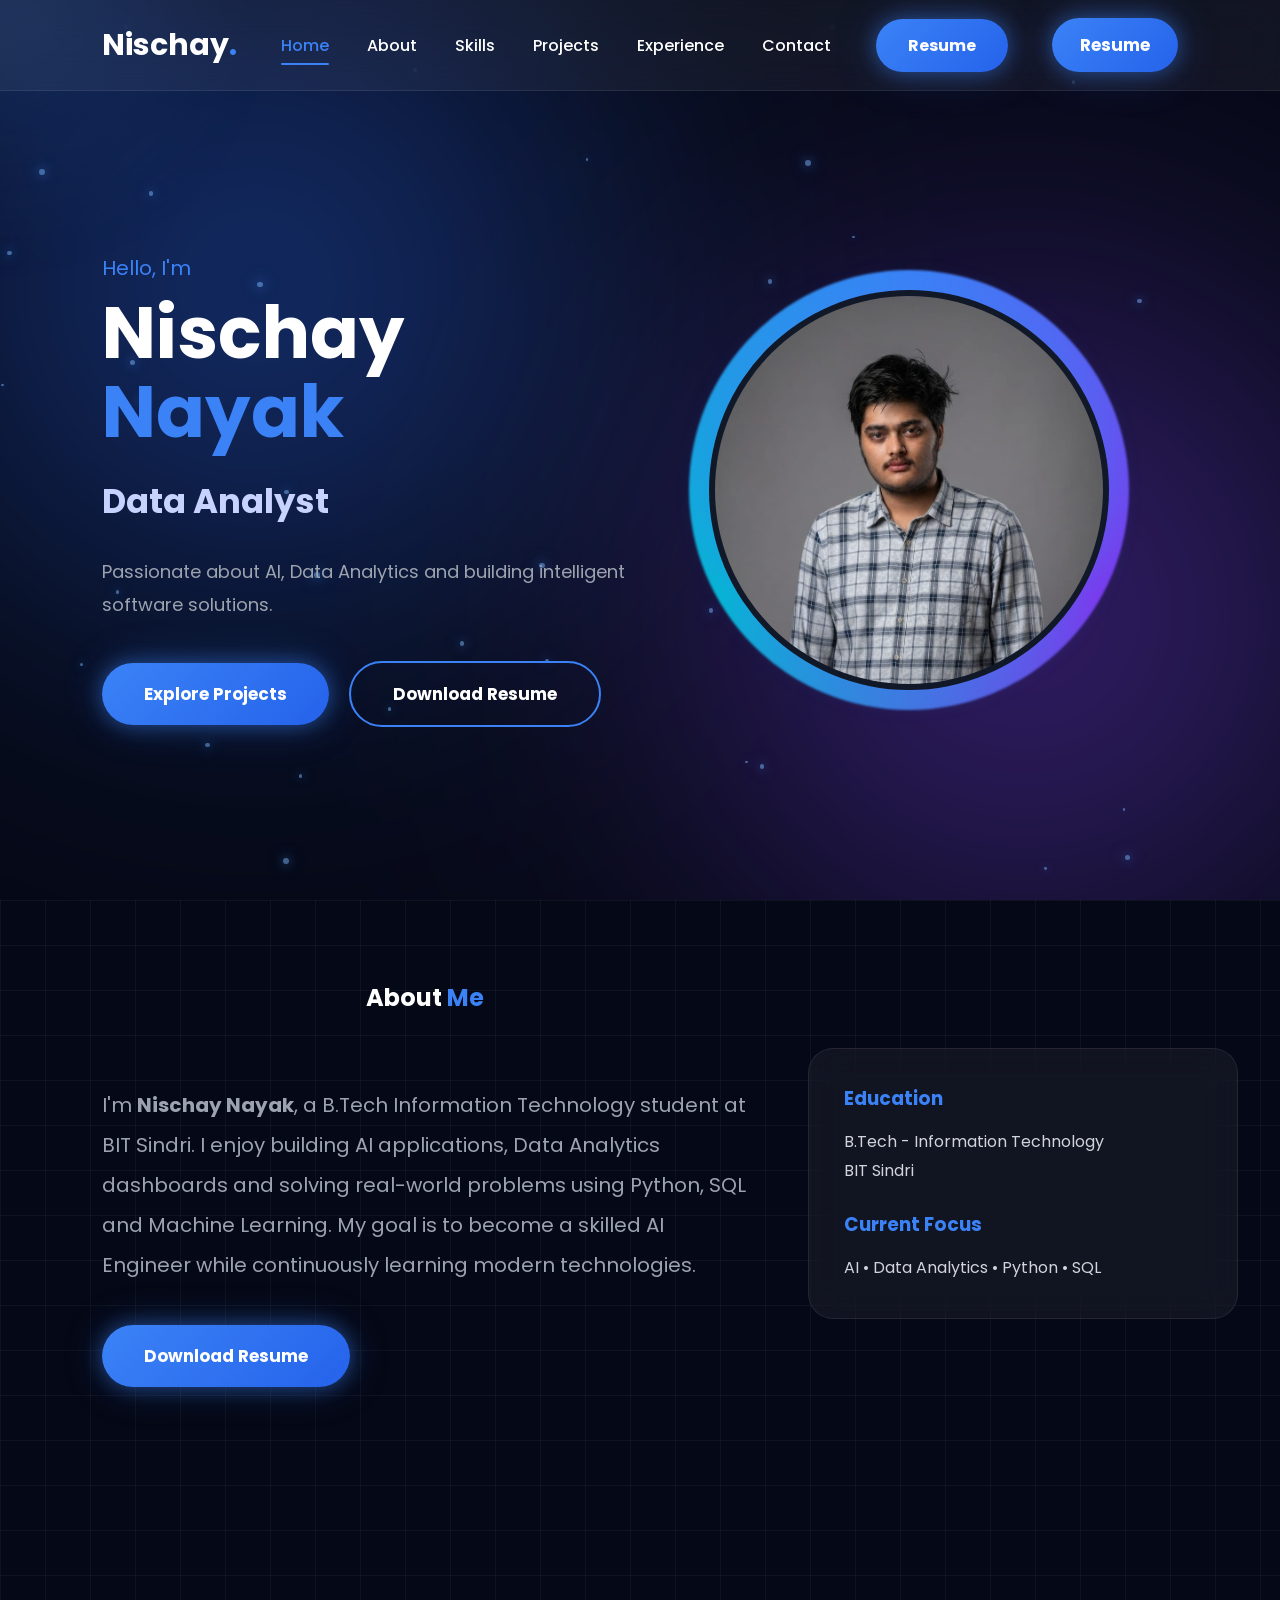
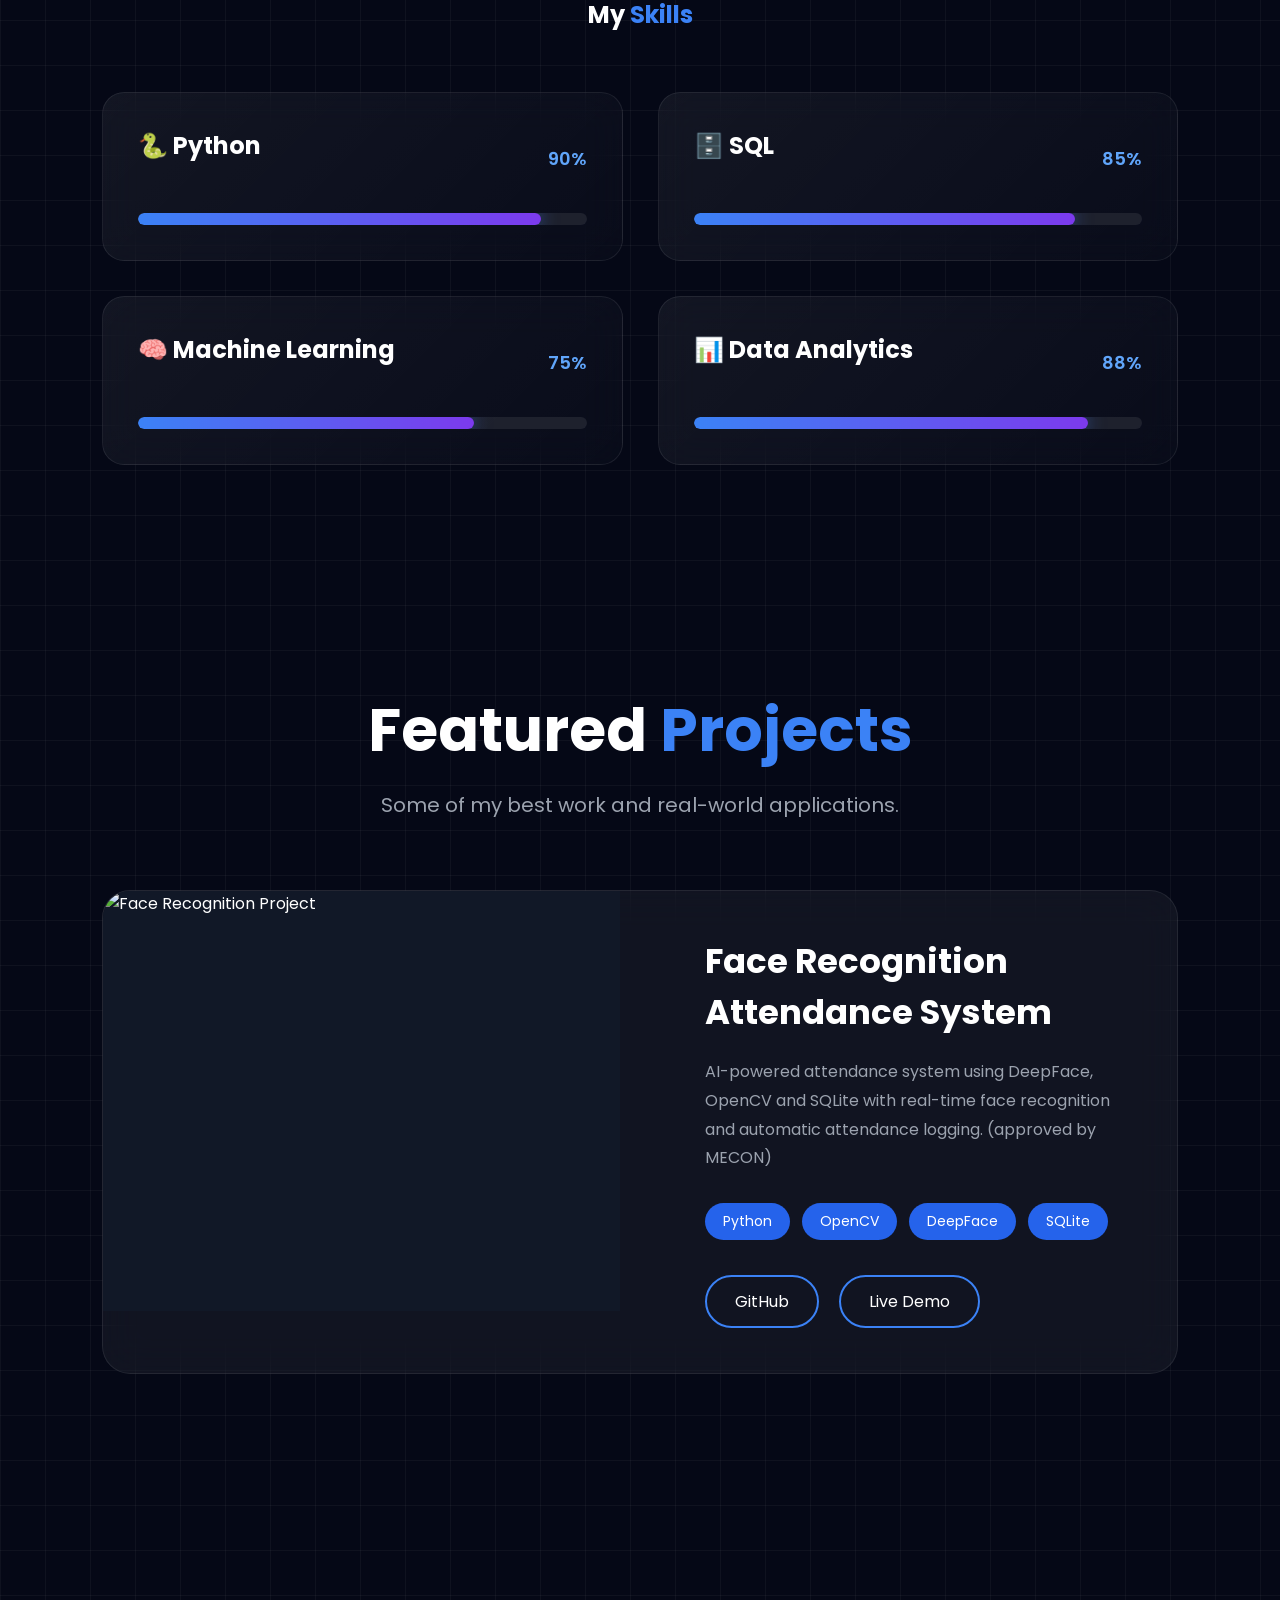
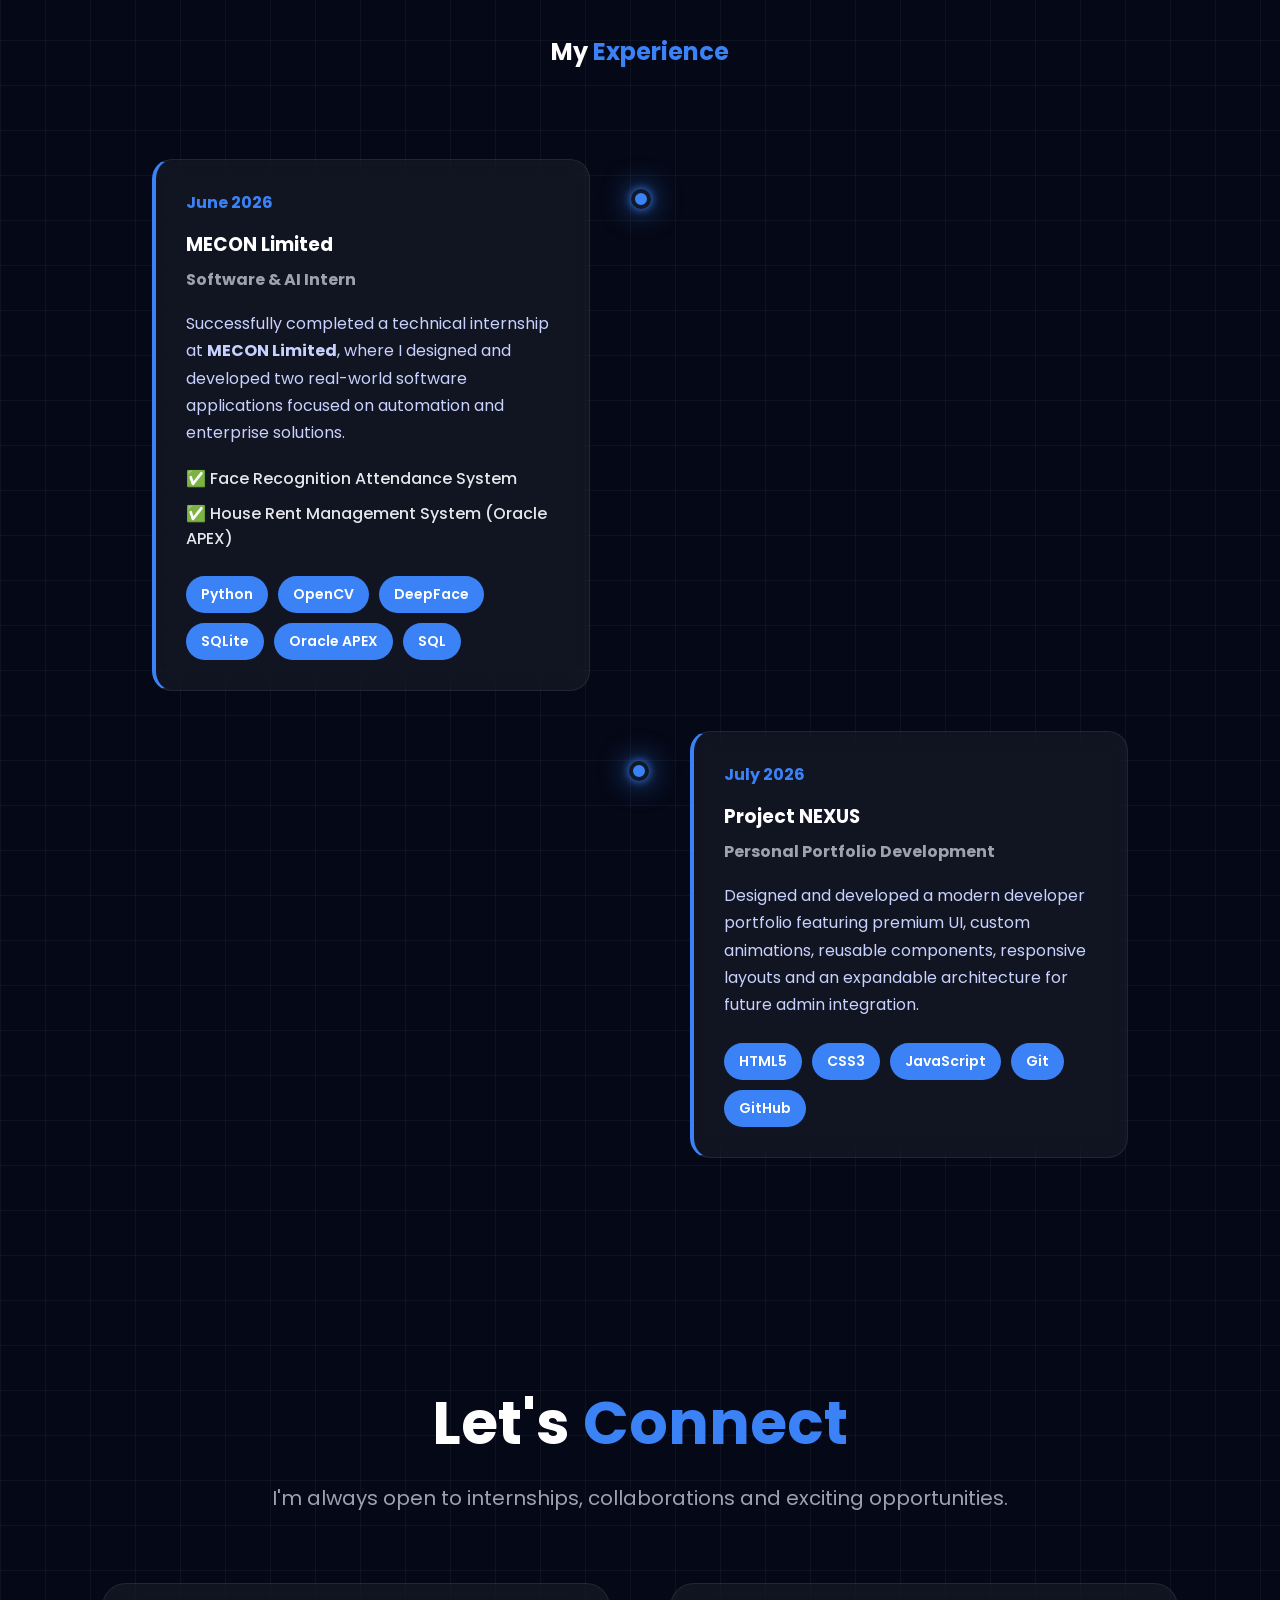
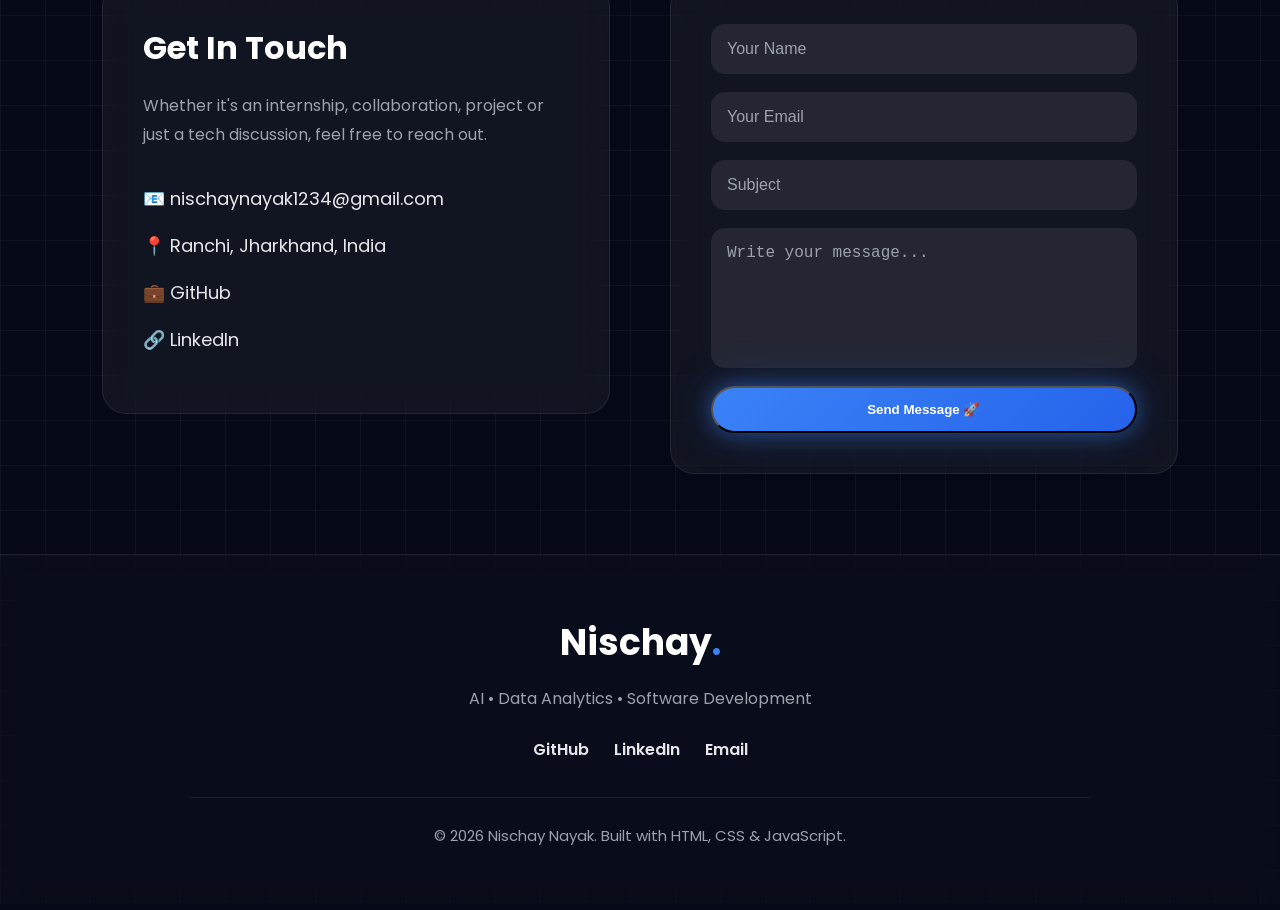
==== index.html @ 916684dc "Initial commit - Project NEXUS V2" ====
<!DOCTYPE html>
<html lang="en">

<head>

    <meta charset="UTF-8">

    <meta name="viewport" content="width=device-width, initial-scale=1.0">

    <title>Nischay Nayak | AI & Data Analytics Portfolio</title>

    <meta name="description"
        content="Official Portfolio of Nischay Nayak - AI, Data Analytics, Python, SQL, OpenCV and Software Development Projects.">

    <!-- CSS -->

    <link rel="stylesheet" href="css/style.css">
    <link rel="stylesheet" href="css/background.css">
    <link rel="stylesheet" href="css/animations.css">
    <link rel="stylesheet" href="css/responsive.css">

    <!-- Google Font -->

    <link rel="preconnect" href="https://fonts.googleapis.com">

    <link rel="preconnect" href="https://fonts.gstatic.com" crossorigin>

    <link href="https://fonts.googleapis.com/css2?family=Poppins:wght@300;400;500;600;700;800&display=swap"
        rel="stylesheet">

</head>

<body>

    <div class="animated-bg"></div>
    <div class="particles"></div>
    <div class="spotlight"></div>




    <!-- ================= NAVBAR ================= -->

    <header class="header">

        <nav class="navbar">

            <a href="#" class="logo">
                Nischay<span>.</span>
            </a>

            <ul class="nav-links">

                <li><a href="#home">Home</a></li>

                <li><a href="#about">About</a></li>

                <li><a href="#skills">Skills</a></li>

                <li><a href="#projects">Projects</a></li>

                <li><a href="#experience">Experience</a></li>

                <li><a href="#contact">Contact</a></li>

            </ul>

            <a href="#" class="resume-btn">
                Resume
            </a>
            <a href="#contact" class="quick-action">
                Resume
            </a>

        </nav>

    </header>

    <section class="hero" id="home">

        <div class="hero-left">

            <p class="intro">
                Hello, I'm
            </p>

            <h1>
                Nischay <span>Nayak</span>
            </h1>

            <h2>
                <span id="typing"></span>
            </h2>

            <p class="hero-text">

                Passionate about AI, Data Analytics and
                building intelligent software solutions.

            </p>

            <div class="hero-buttons">

                <a href="#projects" class="primary-btn">
                    Explore Projects
                </a>

                <a href="#" class="secondary-btn">
                    Download Resume
                </a>

            </div>

        </div>

        <div class="hero-right">

            <div class="profile-wrapper">

                <div class="profile-ring"></div>

                <div class="profile-circle">

                    <img src="assets/images/profile.jpeg" alt="Profile">

                </div>

            </div>

        </div>

    </section>
    <!-- ================= ABOUT ================= -->

    <section id="about" class="about">

        <div class="about-container">

            <div class="about-left">

                <h2 class="section-title">
                    About <span>Me</span>
                </h2>

                <p class="about-text">

                    I'm <strong>Nischay Nayak</strong>, a B.Tech Information Technology student at BIT Sindri.

                    I enjoy building AI applications, Data Analytics dashboards and solving real-world problems using
                    Python, SQL and Machine Learning.

                    My goal is to become a skilled AI Engineer while continuously learning modern technologies.

                </p>

                <a href="#" class="primary-btn">
                    Download Resume
                </a>

            </div>

            <div class="about-right">

                <div class="about-card">

                    <h3>Education</h3>

                    <p>B.Tech - Information Technology</p>

                    <p>BIT Sindri</p>

                    <br>

                    <h3>Current Focus</h3>

                    <p>AI • Data Analytics • Python • SQL</p>

                </div>

            </div>

        </div>

    </section>

    <!--================ SKILLS ================-->

    <section id="skills" class="skills">

        <h2 class="section-title">
            My <span>Skills</span>
        </h2>

        <div class="skills-grid">

            <div class="skill-card">

                <div class="skill-top">

                    <h3>🐍 Python</h3>

                    <span>90%</span>

                </div>

                <div class="progress">

                    <div class="progress-bar python"></div>

                </div>

            </div>

            <div class="skill-card">

                <div class="skill-top">

                    <h3>🗄️ SQL</h3>

                    <span>85%</span>

                </div>

                <div class="progress">

                    <div class="progress-bar sql"></div>

                </div>

            </div>

            <div class="skill-card">

                <div class="skill-top">

                    <h3>🧠 Machine Learning</h3>

                    <span>75%</span>

                </div>

                <div class="progress">

                    <div class="progress-bar ml"></div>

                </div>

            </div>

            <div class="skill-card">

                <div class="skill-top">

                    <h3>📊 Data Analytics</h3>

                    <span>88%</span>

                </div>

                <div class="progress">

                    <div class="progress-bar da"></div>

                </div>

            </div>
        </div>
    </section>


    <section id="projects" class="projects">

        <div class="section-title">

            <h2>Featured <span>Projects</span></h2>

            <p>Some of my best work and real-world applications.</p>

        </div>

        </div>

        <div class="projects-grid">
            <div class="featured-project">
                <div class="project-card featured" id="featured-project">

                    <div class="project-image">

                        <img src="assets/projects/face-attendance.png" alt="Face Recognition Project">

                    </div>

                    <div class="project-content">

                        <h3>Face Recognition Attendance System</h3>

                        <p>

                            AI-powered attendance system using DeepFace, OpenCV and SQLite with
                            real-time face recognition and automatic attendance logging. (approved by MECON)

                        </p>

                        <div class="tech-stack">

                            <span>Python</span>
                            <span>OpenCV</span>
                            <span>DeepFace</span>
                            <span>SQLite</span>

                        </div>

                        <div class="project-buttons">

                            <a href="#">GitHub</a>

                            <a href="#">Live Demo</a>

                        </div>

                    </div>
                </div>
            </div>
            <div class="other-projects">

                <!-- Future Project Cards -->

            </div>

        </div>

    </section>
    <!--================ EXPERIENCE ================-->

    <section id="experience" class="experience">

        <h2 class="section-title">
            My <span>Experience</span>
        </h2>
        <div class="timeline-item left">

            <div class="timeline-dot"></div>

            <div class="timeline-card">

                <span class="timeline-year">June 2026</span>

                <h3>MECON Limited</h3>

                <h4>Software & AI Intern</h4>

                <p>
                    Successfully completed a technical internship at <strong>MECON Limited</strong>,
                    where I designed and developed two real-world software applications
                    focused on automation and enterprise solutions.
                </p>

                <div class="timeline-projects">

                    <div class="project-item">
                        ✅ Face Recognition Attendance System
                    </div>

                    <div class="project-item">
                        ✅ House Rent Management System (Oracle APEX)
                    </div>
                </div>


                <div class="timeline-tech">

                    <span>Python</span>
                    <span>OpenCV</span>
                    <span>DeepFace</span>
                    <span>SQLite</span>
                    <span>Oracle APEX</span>
                    <span>SQL</span>

                </div>
            </div>
        </div>
        <div class="timeline-item right">

            <div class="timeline-dot"></div>

            <div class="timeline-card">

                <span class="timeline-year">July 2026</span>

                <h3>Project NEXUS</h3>

                <h4>Personal Portfolio Development</h4>

                <p>
                    Designed and developed a modern developer portfolio featuring
                    premium UI, custom animations, reusable components, responsive
                    layouts and an expandable architecture for future admin integration.
                </p>

                <div class="timeline-tech">

                    <span>HTML5</span>
                    <span>CSS3</span>
                    <span>JavaScript</span>
                    <span>Git</span>
                    <span>GitHub</span>

                </div>

            </div>

        </div>
    </section>

    <section id="contact" class="contact">

        <div class="section-title">

            <h2>Let's <span>Connect</span></h2>

            <p>
                I'm always open to internships, collaborations and exciting opportunities.
            </p>

        </div>

        <div class="contact-container">

            <div class="contact-info">

                <h3>Get In Touch</h3>

                <p>
                    Whether it's an internship, collaboration, project or just a tech discussion,
                    feel free to reach out.
                </p>

                <div class="contact-item">
                    📧 <span>nischaynayak1234@gmail.com</span>
                </div>

                <div class="contact-item">
                    📍 Ranchi, Jharkhand, India
                </div>

                <div class="contact-item">
                    💼 <span>GitHub</span>
                </div>

                <div class="contact-item">
                    🔗 <span>LinkedIn</span>
                </div>

            </div>

            <div class="contact-form">

                <form>

                    <input type="text" placeholder="Your Name" required>

                    <input type="email" placeholder="Your Email" required>

                    <input type="text" placeholder="Subject">

                    <textarea rows="6" placeholder="Write your message..."></textarea>

                    <button type="submit" class="resume-btn">

                        Send Message 🚀

                    </button>

                </form>

            </div>

        </div>

    </section>

    <footer class="footer">

        <div class="footer-content">

            <h2>Nischay<span>.</span></h2>

            <p>
                AI • Data Analytics • Software Development
            </p>

            <div class="footer-links">

                <a href="#">GitHub</a>

                <a href="#">LinkedIn</a>

                <a href="mailto:nischaynayak1234@gmail.com">Email</a>

            </div>

            <div class="footer-line"></div>

            <p class="copyright">
                © 2026 Nischay Nayak. Built with HTML, CSS & JavaScript.
            </p>

        </div>

    </footer>

    <!-- JS -->

    <script src="https://cdn.jsdelivr.net/npm/gsap@3/dist/gsap.min.js"></script>

    <script src="https://cdn.jsdelivr.net/npm/gsap@3/dist/ScrollTrigger.min.js"></script>

    <script src="https://unpkg.com/lenis@1.3.8/dist/lenis.min.js"></script>

    <script src="js/script.js"></script>
    <script src="js/typing.js"></script>
    <script src="js/cursor.js"></script>

</body>

</html>
---- css/style.css ----
/*=========================================
        PROJECT NEXUS
        Author : Nischay Nayak
=========================================*/

/*=========================================
        VARIABLES
=========================================*/
:root {

    --background: #050816;

    --surface: #111827;

    --primary: #3B82F6;

    --primary-light: #60A5FA;

    --text: #FFFFFF;

    --text-secondary: #9CA3AF;

    --border: rgba(255, 255, 255, .08);

    --shadow: 0 10px 40px rgba(59, 130, 246, .15);

}

/*=========================================
        RESET
=========================================*/
* {
    margin: 0;
    padding: 0;
    box-sizing: border-box;
}

html {

    scroll-behavior: smooth;

}

/*=========================================
        GLOBAL
=========================================*/
body {

    font-family: 'Poppins', sans-serif;

    background: var(--background);

    color: var(--text);

    overflow-x: hidden;

}

.container {

    width: min(1200px, 90%);

    margin: auto;

}

/* ==========================
Navbar
========================== */

.header {

    position: fixed;
    width: 100%;
    top: 0;
    left: 0;
    z-index: 1000;
    padding: 18px 8%;
    backdrop-filter: blur(18px);
    background: rgba(255, 255, 255, .05);
    border-bottom: 1px solid rgba(255, 255, 255, .08);

}

.navbar {

    display: flex;
    justify-content: space-between;
    align-items: center;

}

.logo {

    font-size: 30px;
    font-weight: 700;
    text-decoration: none;
    color: white;

}

.logo span {

    color: #3B82F6;

}

.nav-links {

    display: flex;
    list-style: none;
    gap: 38px;

}

.nav-links a {

    position: relative;
    color: var(--text);
    font-weight: 500;
    text-decoration: none;
    /* ⭐ Ye missing tha */
    transition: .35s ease;

}

.nav-links a:hover {

    color: #3B82F6;

}

/* Animated Underline */

.nav-links a::after {

    content: "";
    position: absolute;
    left: 0;
    bottom: -8px;
    width: 0;
    height: 2px;
    background: #3B82F6;
    border-radius: 10px;
    transition: width .35s ease;

}

.nav-links a:hover::after {

    width: 100%;

}

.resume-btn{

    display:inline-flex;

    align-items:center;

    justify-content:center;

    text-decoration:none;

    padding:14px 32px;

    border-radius:50px;

    background:linear-gradient(135deg,#3B82F6,#2563EB);

    color:#fff;

    font-weight:700;

    transition:.35s ease;

    box-shadow:
        0 0 20px rgba(59,130,246,.45),
        0 0 45px rgba(59,130,246,.25);

}

.resume-btn:hover{

    transform:translateY(-6px) scale(1.05);

    box-shadow:
        0 0 35px rgba(59,130,246,.8),
        0 0 80px rgba(59,130,246,.45);

}

/* ===========================
Hero Section
=========================== */


.hero-right {

    display: flex;

    justify-content: center;

    align-items: center;

    flex: 1;

}

.hero-left {

    flex: 1;

}

.intro {

    color: #3B82F6;

    font-size: 20px;

    margin-bottom: 10px;

}

.hero h1 {

    font-size: 72px;

    line-height: 1.1;

    margin-bottom: 15px;

}

.hero h1 span {

    color: #3B82F6;

}

.hero h2 {

    font-size: 34px;

    height: 70px;

    display: flex;

    align-items: center;

    color: #c7d2fe;

    margin-bottom: 20px;

}

.hero-text {

    color: #9CA3AF;

    font-size: 18px;

    line-height: 1.8;

    margin-bottom: 40px;

}

.hero-buttons {

    display: flex;

    gap: 20px;

}

.hero {

    min-height: 100vh;

    display: flex;

    justify-content: space-between;

    align-items: center;

    padding: 120px 8% 40px;

    transition:
        opacity .7s ease,
        transform .7s ease,
        filter .7s ease;

}


/*=========================================
        PROFILE
=========================================*/

.profile-wrapper {

    position: relative;

    width: 420px;

    height: 420px;

    display: flex;

    justify-content: center;

    align-items: center;

}

.profile-ring {

    position: absolute;

    width: 440px;

    height: 440px;

    border-radius: 50%;

    background: conic-gradient(from 0deg,

            #3b82f6,

            #7c3aed,

            #06b6d4,

            #3b82f6);

    animation: none;

    filter: blur(1px);

}

.profile-circle {

    position: relative;

    width: 400px;

    height: 400px;

    border-radius: 50%;

    overflow: hidden;

    background: #111827;

    padding: 6px;

    z-index: 2;

    box-shadow:

        0 0 30px rgba(59, 130, 246, .35);

}

.profile-circle img {

    width: 100%;

    height: 100%;

    object-fit: cover;
    object-position: center top;

    border-radius: 50%;

}

/*=========================================
        BUTTONS
=========================================*/

.primary-btn{

    display:inline-flex;
    align-items:center;
    justify-content:center;

    padding:18px 42px;

    background:linear-gradient(135deg,#3B82F6,#2563EB);

    color:#fff;

    text-decoration:none;

    border:none;

    border-radius:60px;

    font-size:17px;

    font-weight:700;

    cursor:pointer;

    transition:.35s ease;

    box-shadow:
        0 0 20px rgba(59,130,246,.45),
        0 0 40px rgba(59,130,246,.25);

}

.primary-btn:hover{

    transform:translateY(-8px) scale(1.05);

    box-shadow:
        0 0 35px rgba(59,130,246,.8),
        0 0 80px rgba(59,130,246,.45),
        0 0 120px rgba(59,130,246,.25);

}

.secondary-btn{

    display:inline-flex;
    align-items:center;
    justify-content:center;

    padding:18px 42px;

    border:2px solid #3B82F6;

    border-radius:60px;

    color:#fff;

    text-decoration:none;

    font-size:17px;

    font-weight:700;

    transition:.35s ease;

}

.secondary-btn:hover{

    background:#3B82F6;

    transform:translateY(-8px);

    box-shadow:
        0 0 35px rgba(59,130,246,.8),
        0 0 80px rgba(59,130,246,.4);

}

#typing {

    display: inline-block;

    min-width: 380px;

}

/*=========================================
            ABOUT SECTION
=========================================*/

.about {

    padding: 80px 8%;

    display: flex;

    align-items: center;

}

.about-container {

    width: 100%;

    display: grid;

    grid-template-columns: 60% 40%;

    gap: 60px;

    align-items: center;

}

.about-left {

    max-width: 700px;

}

.about-text {

    font-size: 20px;

    line-height: 2;

    color: #9CA3AF;

    margin-bottom: 40px;

    max-width: 700px;

}

.about-card {

    background: rgba(255, 255, 255, .05);

    border: 1px solid rgba(255, 255, 255, .08);

    backdrop-filter: blur(18px);

    border-radius: 25px;

    padding: 35px;

    transition: .4s;

}

.about-card:hover {

    transform: translateY(-10px);

    box-shadow: 0 0 35px rgba(59, 130, 246, .25);

}

.about-card h3 {

    color: #3B82F6;

    margin-bottom: 15px;

}

.about-card p {

    color: #d1d5db;

    line-height: 1.8;

}

/*=========================================
              SKILLS
=========================================*/

.skills {

    padding: 100px 8% 100px;

}

.skills .section-title {

    margin-top: 30px;

    margin-bottom: 60px;

}

.skills-grid {

    display: grid;

    grid-template-columns: repeat(2, 1fr);

    gap: 35px;

}

.skill-card {
    cursor: pointer;


    background: linear-gradient(135deg,
            rgba(255, 255, 255, .06),
            rgba(255, 255, 255, .02));

    border: 1px solid rgba(255, 255, 255, .08);

    backdrop-filter: blur(20px);

    border-radius: 22px;

    padding: 35px;

    transition: .35s ease;

    overflow: hidden;

    position: relative;

}

.skill-card:hover {

    transform: translateY(-12px) scale(1.02);

    box-shadow:

        0 15px 40px rgba(59, 130, 246, .35);

}

.skill-card h3 {

    margin-bottom: 25px;

    color: #fff;

    font-size: 24px;

}

.skill-top {

    display: flex;

    justify-content: space-between;

    align-items: center;

    margin-bottom: 25px;

}

.skill-top span {

    color: #60A5FA;

    font-weight: 600;

    font-size: 18px;

}

.skill-card::before {

    content: "";

    position: absolute;

    top: 0;

    left: -100%;

    width: 100%;

    height: 3px;

    background: linear-gradient(90deg,
            transparent,
            #3B82F6,
            transparent);

    transition: .6s;

}

.skill-card:hover::before {

    left: 100%;

}

.skill-card:hover::after {

    opacity: 1;

}

.skill-card::after {

    content: "";

    position: absolute;

    inset: 0;

    border-radius: 22px;

    background: radial-gradient(circle at center,
            rgba(59, 130, 246, .18),
            transparent 70%);

    opacity: 0;

    transition: .35s;

    pointer-events: none;

}

.progress {

    width: 100%;

    height: 12px;

    background: rgba(255, 255, 255, .08);

    border-radius: 20px;

    overflow: hidden;

}

.progress-bar {

    height: 100%;

    border-radius: 20px;

    background: linear-gradient(90deg,
            #3B82F6,
            #7C3AED);

    box-shadow: 0 0 18px rgba(59, 130, 246, .6);

    transform-origin: left;

    animation: fillBar 2s ease forwards;

}

@keyframes fillBar {

    from {

        transform: scaleX(0);

    }

    to {

        transform: scaleX(1);

    }

}

.python {

    width: 90%;

}

.sql {

    width: 85%;

}

.ml {

    width: 75%;

}

.da {

    width: 88%;

}

/*=========================================
            PROJECTS
=========================================*/

.projects {

    padding: 120px 8%;

}

.section-title {

    text-align: center;

    margin-bottom: 70px;

}

.section-title h2 {

    font-size: 60px;

    margin-bottom: 15px;

}

.section-title span {

    color: #3B82F6;

}

.section-title p {

    color: #9CA3AF;

    font-size: 20px;

}

.projects-grid {

    display: grid;

    grid-template-columns: 1fr;

    gap: 40px;

}

.project-card {

    display: grid;

    grid-template-columns: 1fr 1fr;

    gap: 40px;

    background: rgba(255, 255, 255, .05);

    border: 1px solid rgba(255, 255, 255, .08);

    border-radius: 28px;

    overflow: hidden;

    backdrop-filter: blur(20px);

    transition: .4s;

}

.project-card:hover {

    transform: translateY(-12px) scale(1.02);

    box-shadow:
        0 25px 70px rgba(59, 130, 246, .25);

}

.project-image {

    height: 420px;

    background: #111827;

    display: flex;

    justify-content: center;

    align-items: center;

}

.project-image img {

    width: 100%;

    height: 100%;

    object-fit: cover;

    transition: .5s;

}

.project-card:hover img {

    transform: scale(1.08);

}

.project-content {

    padding: 45px;

}

.project-content h3 {

    font-size: 34px;

    margin-bottom: 20px;

}

.project-content p {

    color: #9CA3AF;

    line-height: 1.8;

    margin-bottom: 30px;

}

.tech-stack {

    display: flex;

    flex-wrap: wrap;

    gap: 12px;

    margin-bottom: 35px;

}

.tech-stack span {

    padding: 8px 18px;

    background: #2563EB;

    border-radius: 50px;

    font-size: 14px;

    transition: .3s;

}

.tech-stack span:hover {

    transform: translateY(-4px);

    background: #3B82F6;

    box-shadow: 0 0 20px rgba(59, 130, 246, .4);

}

.project-buttons {

    display: flex;

    gap: 20px;

}

.project-buttons a {

    text-decoration: none;

    padding: 12px 28px;

    border-radius: 50px;

    border: 2px solid #3B82F6;

    color: white;

    transition: .3s;

}

.project-buttons a:hover {

    background: #3B82F6;

}

/*=========================================
            EXPERIENCE
=========================================*/

.experience {

    padding: 100px 8%;

}

.timeline {

    position: relative;

    max-width: 900px;

    margin: 70px auto 0;

}

.timeline::before {

    content: "";

    position: absolute;

    left: 50%;

    top: 0;

    width: 4px;

    height: 100%;

    transform: translateX(-50%);

    background: linear-gradient(#3B82F6, #7C3AED);

    border-radius: 20px;

}

.timeline-item {

    position: relative;

    width: 50%;

    padding: 20px 50px;

}

.timeline-item.left {

    left: 0;

}

.timeline-item.right {

    left: 50%;

}

.timeline-card {

    background: rgba(255, 255, 255, .05);

    border: 1px solid rgba(255, 255, 255, .08);

    border-radius: 20px;

    padding: 30px;

    backdrop-filter: blur(10px);

    transition: .35s;

    border-left: 4px solid #3B82F6;

}

.timeline-card:hover {

    transform: translateY(-8px);

    box-shadow: 0 0 30px rgba(59, 130, 246, .35);

}

.timeline-year {

    color: #3B82F6;

    font-weight: 700;

}

.timeline-card h3 {

    margin: 15px 0 8px;

}

.timeline-card h4 {

    color: #9CA3AF;

    margin-bottom: 18px;

}

.timeline-card p {

    color: #C7D2FE;

    line-height: 1.7;

}

.timeline-dot {

    position: absolute;

    right: -11px;

    top: 50px;

    width: 20px;

    height: 20px;

    border-radius: 50%;

    background: #3B82F6;

    border: 4px solid #111827;

    box-shadow:
        0 0 10px #3B82F6,
        0 0 30px #3B82F6;

    animation: pulse 2s infinite;

}

.timeline-item.right .timeline-dot {

    left: -11px;

    right: auto;

}

@keyframes pulse {

    0% {
        transform: scale(1);
    }

    50% {
        transform: scale(1.25);
    }

    100% {
        transform: scale(1);
    }

}

.timeline-projects {

    margin: 20px 0;

    display: flex;

    flex-direction: column;

    gap: 10px;

}

.project-item {

    color: #E5E7EB;

    font-weight: 500;

}

.timeline-tech {

    margin-top: 25px;

    display: flex;

    flex-wrap: wrap;

    gap: 10px;

}

.timeline-tech span {

    padding: 8px 15px;

    border-radius: 30px;

    background: #3B82F6;

    color: white;

    font-size: 14px;

    font-weight: 600;

    transition: .3s;

}

.timeline-tech span:hover {

    transform: translateY(-3px);

    box-shadow: 0 0 18px #3B82F6;

}

/*=========================================
            CONTACT
=========================================*/

.contact {
    padding: 100px 8% 80px;
}

.contact-container {

    display: grid;

    grid-template-columns: 1fr 1fr;

    gap: 60px;

    margin-top: 70px;

    align-items: start;

}

.contact-info {

    background: rgba(255, 255, 255, .05);

    border: 1px solid rgba(255, 255, 255, .08);

    backdrop-filter: blur(18px);

    border-radius: 24px;

    padding: 40px;

}

.contact-info h3 {

    font-size: 32px;

    margin-bottom: 20px;

}

.contact-info p {

    color: #9CA3AF;

    line-height: 1.8;

    margin-bottom: 35px;

}

.contact-item {

    margin-bottom: 20px;

    font-size: 18px;

    color: #E5E7EB;

}

.contact-form {

    background: rgba(255, 255, 255, .05);

    border: 1px solid rgba(255, 255, 255, .08);

    backdrop-filter: blur(18px);

    border-radius: 24px;

    padding: 40px;

}

.contact-form form {

    display: flex;

    flex-direction: column;

    gap: 18px;

}

.contact-form input,
.contact-form textarea {

    width: 100%;

    padding: 16px;

    border: none;

    outline: none;

    border-radius: 14px;

    background: rgba(255, 255, 255, .08);

    color: white;

    font-size: 16px;

}

.contact-form textarea {

    resize: none;

}

.contact-form input::placeholder,
.contact-form textarea::placeholder {

    color: #9CA3AF;

}

.contact-form input:focus,
.contact-form textarea:focus {

    border: 1px solid #3B82F6;

    box-shadow: 0 0 18px rgba(59, 130, 246, .3);

}

/*=========================================
                FOOTER
=========================================*/

.footer {

    padding: 60px 8% 30px;

    border-top: 1px solid rgba(255, 255, 255, .08);

    background: rgba(255, 255, 255, .02);

    backdrop-filter: blur(12px);

}

.footer-content {

    max-width: 900px;

    margin: auto;

    text-align: center;

}

.footer-content h2 {

    font-size: 36px;

    font-weight: 700;

    margin-bottom: 15px;

}

.footer-content h2 span {

    color: #3B82F6;

}

.footer-content p {

    color: #9CA3AF;

    margin-bottom: 25px;

    line-height: 1.7;

}

.footer-links {

    display: flex;

    justify-content: center;

    gap: 25px;

    margin-bottom: 35px;

    flex-wrap: wrap;

}

.footer-links a {

    color: #E5E7EB;

    text-decoration: none;

    font-weight: 600;

    transition: .3s;

}

.footer-links a:hover {

    color: #3B82F6;

    transform: translateY(-3px);

}

.footer-line {

    width: 100%;

    height: 1px;

    background: rgba(255, 255, 255, .08);

    margin: 25px 0;

}

.copyright {

    font-size: 15px;

    color: #6B7280;

}

.nav-links a.active {

    color: #3B82F6;

}

.nav-links a.active::after {

    width: 100%;

}

/*=========================================
        RESPONSIVE
=========================================*/

@media (max-width:991px) {

    .hero,
    .about-container,
    .project-card,
    .contact-container {

        display: flex;
        flex-direction: column;

    }

    .hero-left {

        text-align: center;

    }

    .hero h1 {

        font-size: 54px;

    }

    .hero h2 {

        justify-content: center;

        font-size: 28px;

    }

    .hero-text {

        max-width: 650px;

        margin: auto;

        margin-bottom: 35px;

    }

    .profile-wrapper {

        width: 320px;

        height: 320px;

    }

    .profile-ring {

        width: 340px;

        height: 340px;

    }

    .profile-circle {

        width: 300px;

        height: 300px;

    }

    .nav-links {

        gap: 18px;
        flex-wrap: wrap;

    }

    .hero {

        text-align: center;
        gap: 60px;

    }

    .hero-buttons {

        justify-content: center;

    }

    .skills-grid {

        grid-template-columns: 1fr;

    }

    .timeline::before {

        left: 25px;

    }

    .timeline-item {

        width: 100%;
        padding-left: 70px;
        padding-right: 20px;
        left: 0 !important;

    }

    .timeline-dot {

        left: 15px !important;

    }

}

@media (max-width:600px){

    /* ================= NAVBAR ================= */

    .navbar{

        padding:15px 6%;

    }

    .logo{

        font-size:2.2rem;

    }

    .nav-links{

        display:none;

    }

    .resume-btn{

        padding:12px 24px;

        font-size:15px;

    }

    /* ================= HERO ================= */

    .hero{

        flex-direction:column-reverse;

        text-align:center;

        padding:120px 6% 60px;

        gap:40px;

        min-height:auto;

    }

    .hero-left{

        text-align:center;

    }

    .hero h1{

        font-size:42px;

        line-height:1.2;

    }

    .hero h2{

        font-size:24px;

        justify-content:center;

    }

    .hero-text{

        font-size:18px;

        max-width:100%;

        margin:20px auto 30px;

    }

    .hero-buttons{

        flex-direction:column;

        align-items:center;

        gap:18px;

    }

    .primary-btn,
    .secondary-btn{

        width:100%;

        max-width:300px;

        text-align:center;

    }

    /* ================= PROFILE ================= */

    .profile-wrapper{

        width:260px;

        height:260px;

    }

    .profile-ring{

        width:280px;

        height:280px;

    }

    .profile-circle{

        width:240px;

        height:240px;

    }

    /* ================= TITLES ================= */

    .section-title h2{

        font-size:40px;

    }

    .section-title p{

        font-size:18px;

    }

}
.quick-action{

    display:flex;
    align-items:center;
    justify-content:center;

    padding:14px 28px;

    border-radius:50px;

    background:linear-gradient(135deg,#3B82F6,#2563EB);

    color:#fff;

    text-decoration:none;

    font-weight:700;

    font-size:17px;

    transition:.35s ease;

    box-shadow:
        0 0 20px rgba(59,130,246,.45),
        0 0 45px rgba(59,130,246,.25);

}

.quick-action:hover{

    transform:translateY(-6px) scale(1.05);

    box-shadow:
        0 0 35px rgba(59,130,246,.8),
        0 0 80px rgba(59,130,246,.45);

}
---- css/background.css ----
/*=========================================
        NEXUS AURORA ENGINE
=========================================*/

/*==============================
GRID BACKGROUND
==============================*/

body{

background-color:#050816;

background-image:

linear-gradient(rgba(255,255,255,.04) 1px,transparent 1px),

linear-gradient(90deg,rgba(255,255,255,.04) 1px,transparent 1px);

background-size:45px 45px;

}

.animated-bg{

position:fixed;

inset:0;

overflow:hidden;

z-index:-10;

background:#050816;

}

.animated-bg::before,
.animated-bg::after{

content:"";

position:absolute;

width:80vmax;

height:80vmax;

border-radius:50%;

filter:blur(120px);

opacity:.45;

mix-blend-mode:screen;

animation:auroraFloat 18s ease-in-out infinite alternate;

}

.animated-bg::before{

background:radial-gradient(circle,#2563eb 0%,transparent 70%);

top:-25%;

left:-20%;

}

.animated-bg::after{

background:radial-gradient(circle,#7c3aed 0%,transparent 70%);

bottom:-25%;

right:-20%;

animation-duration:24s;

}

@keyframes auroraFloat{

0%{

transform:translate(0,0) scale(1);

}

25%{

transform:translate(120px,-60px) scale(1.15);

}

50%{

transform:translate(-80px,90px) scale(.95);

}

75%{

transform:translate(90px,60px) scale(1.2);

}

100%{

transform:translate(-100px,-50px) scale(1);

}

}
/*=========================================
        MOUSE SPOTLIGHT
=========================================*/

.spotlight{

position:fixed;

width:450px;

height:450px;

border-radius:50%;

background:radial-gradient(circle,
rgba(59,130,246,.25) 0%,
rgba(59,130,246,.12) 30%,
transparent 75%);

pointer-events:none;

left:0;

top:0;

transform:translate(-50%,-50%);

filter:blur(40px);

z-index:-1;

transition:
left .08s linear,
top .08s linear;

}
/*=========================================
        PARTICLE ENGINE
=========================================*/

.particles{

position:fixed;

inset:0;

pointer-events:none;

overflow:hidden;

z-index:-3;

}

.particle{

position:absolute;

border-radius:50%;

background:#7db7ff;

box-shadow:

0 0 10px #3b82f6,

0 0 20px #60a5fa;

opacity:.5;

animation:floatParticle linear infinite;

}

@keyframes floatParticle{

0%{

transform:translateY(0);

opacity:0;

}

20%{

opacity:.8;

}

100%{

transform:translateY(-180px);

opacity:0;

}

}
---- css/animations.css ----
/*=========================================
        ANIMATIONS
=========================================*/

@keyframes float{

0%{

transform:translateY(0px);

}

50%{

transform:translateY(-15px);

}

100%{

transform:translateY(0px);

}

}
/*=========================================
        PROFILE RING
=========================================*/

@keyframes ringRotate{

from{
transform:rotate(0deg);
}

to{
transform:rotate(0deg);
}

}
/* =====================================
   FLOATING PROFILE
===================================== */

.profile-wrapper{
    animation: floatProfile 4s ease-in-out infinite;
}

.profile-ring{
    animation: rotateRing 18s linear infinite;
}

@keyframes floatProfile{

    0%,100%{
        transform:translateY(0px);
    }

    50%{
        transform:translateY(-15px);
    }

}

@keyframes rotateRing{

    from{
        transform:rotate(0deg);
    }

    to{
        transform:rotate(360deg);
    }

}
.hero-buttons{
    display:flex !important;
    gap:20px;
    align-items:center;
}

.hero-buttons a{
    display:inline-flex !important;
    opacity:1 !important;
    visibility:visible !important;
}

@keyframes glowPulse{

    0%{

        box-shadow:
            0 0 20px rgba(59,130,246,.35);

    }

    50%{

        box-shadow:
            0 0 40px rgba(59,130,246,.65);

    }

    100%{

        box-shadow:
            0 0 20px rgba(59,130,246,.35);

    }

}

.primary-btn,
.resume-btn{

    animation:glowPulse 2.5s infinite;

}
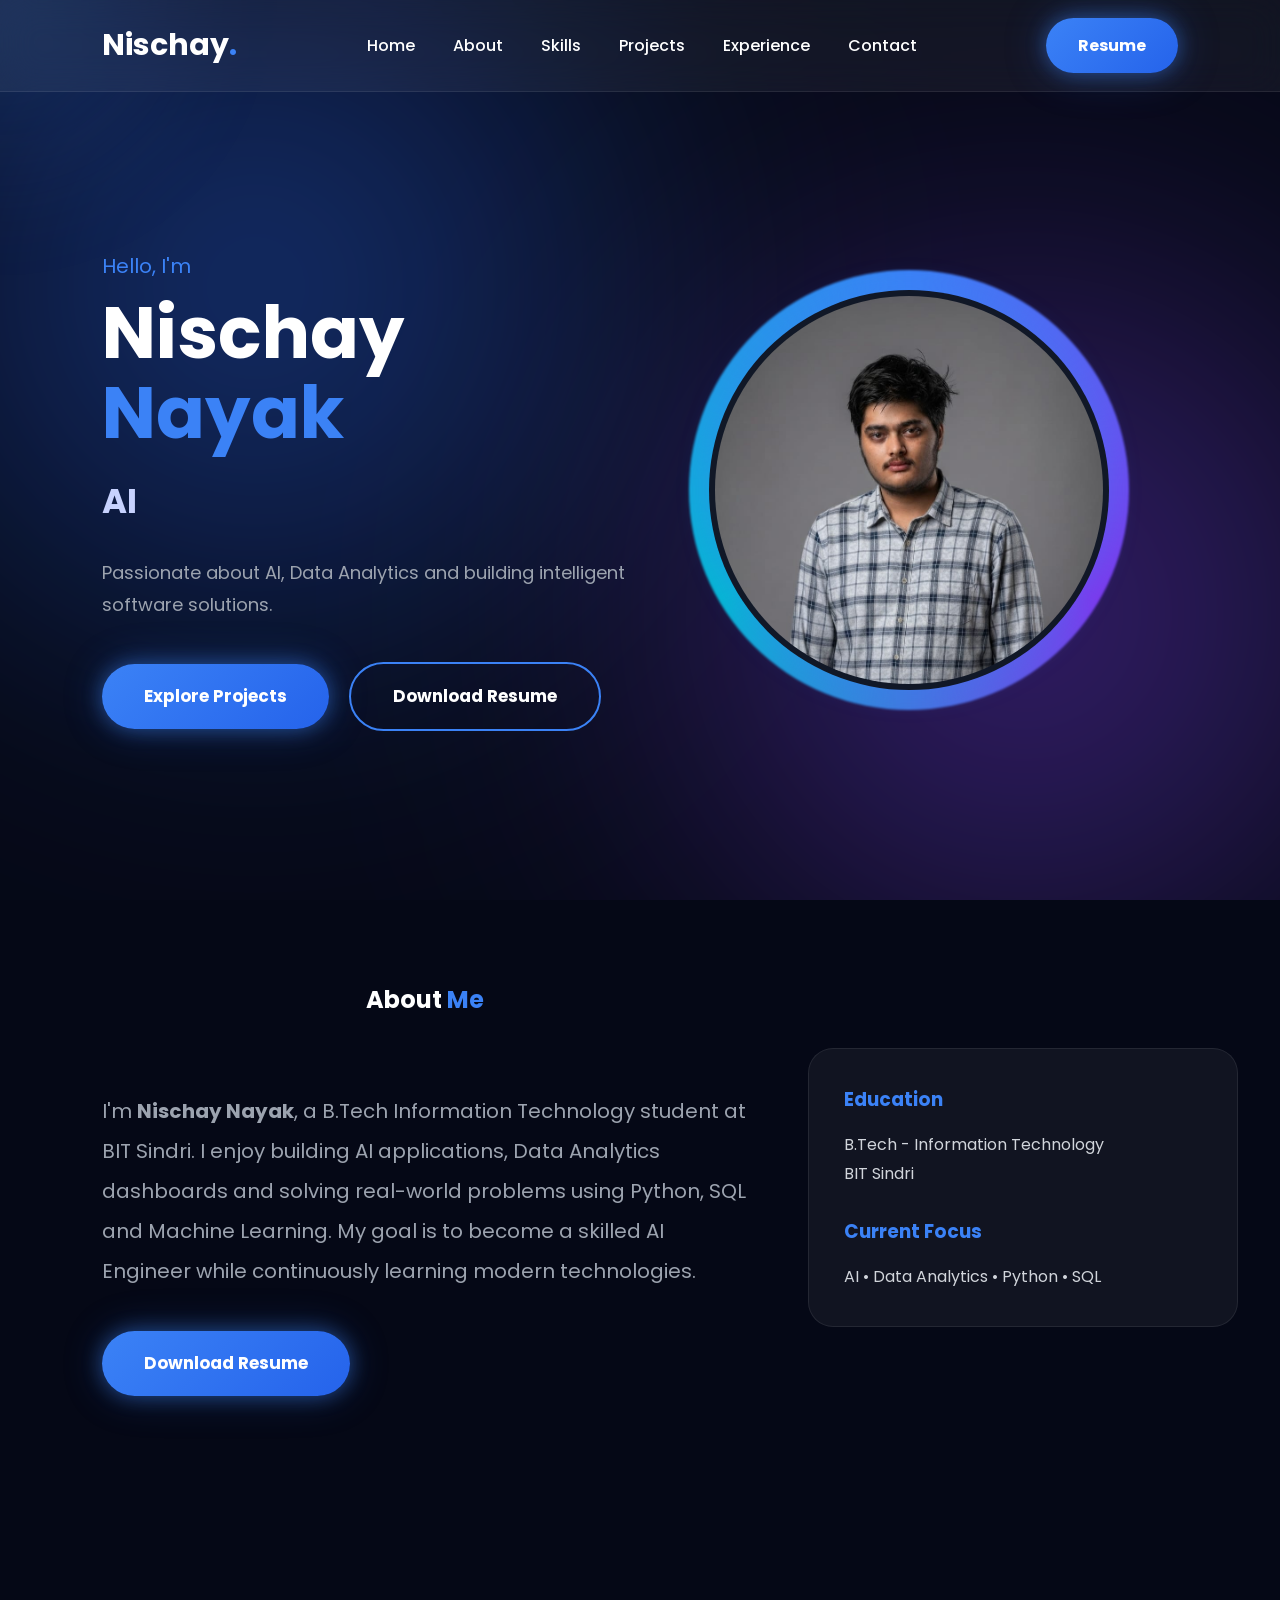
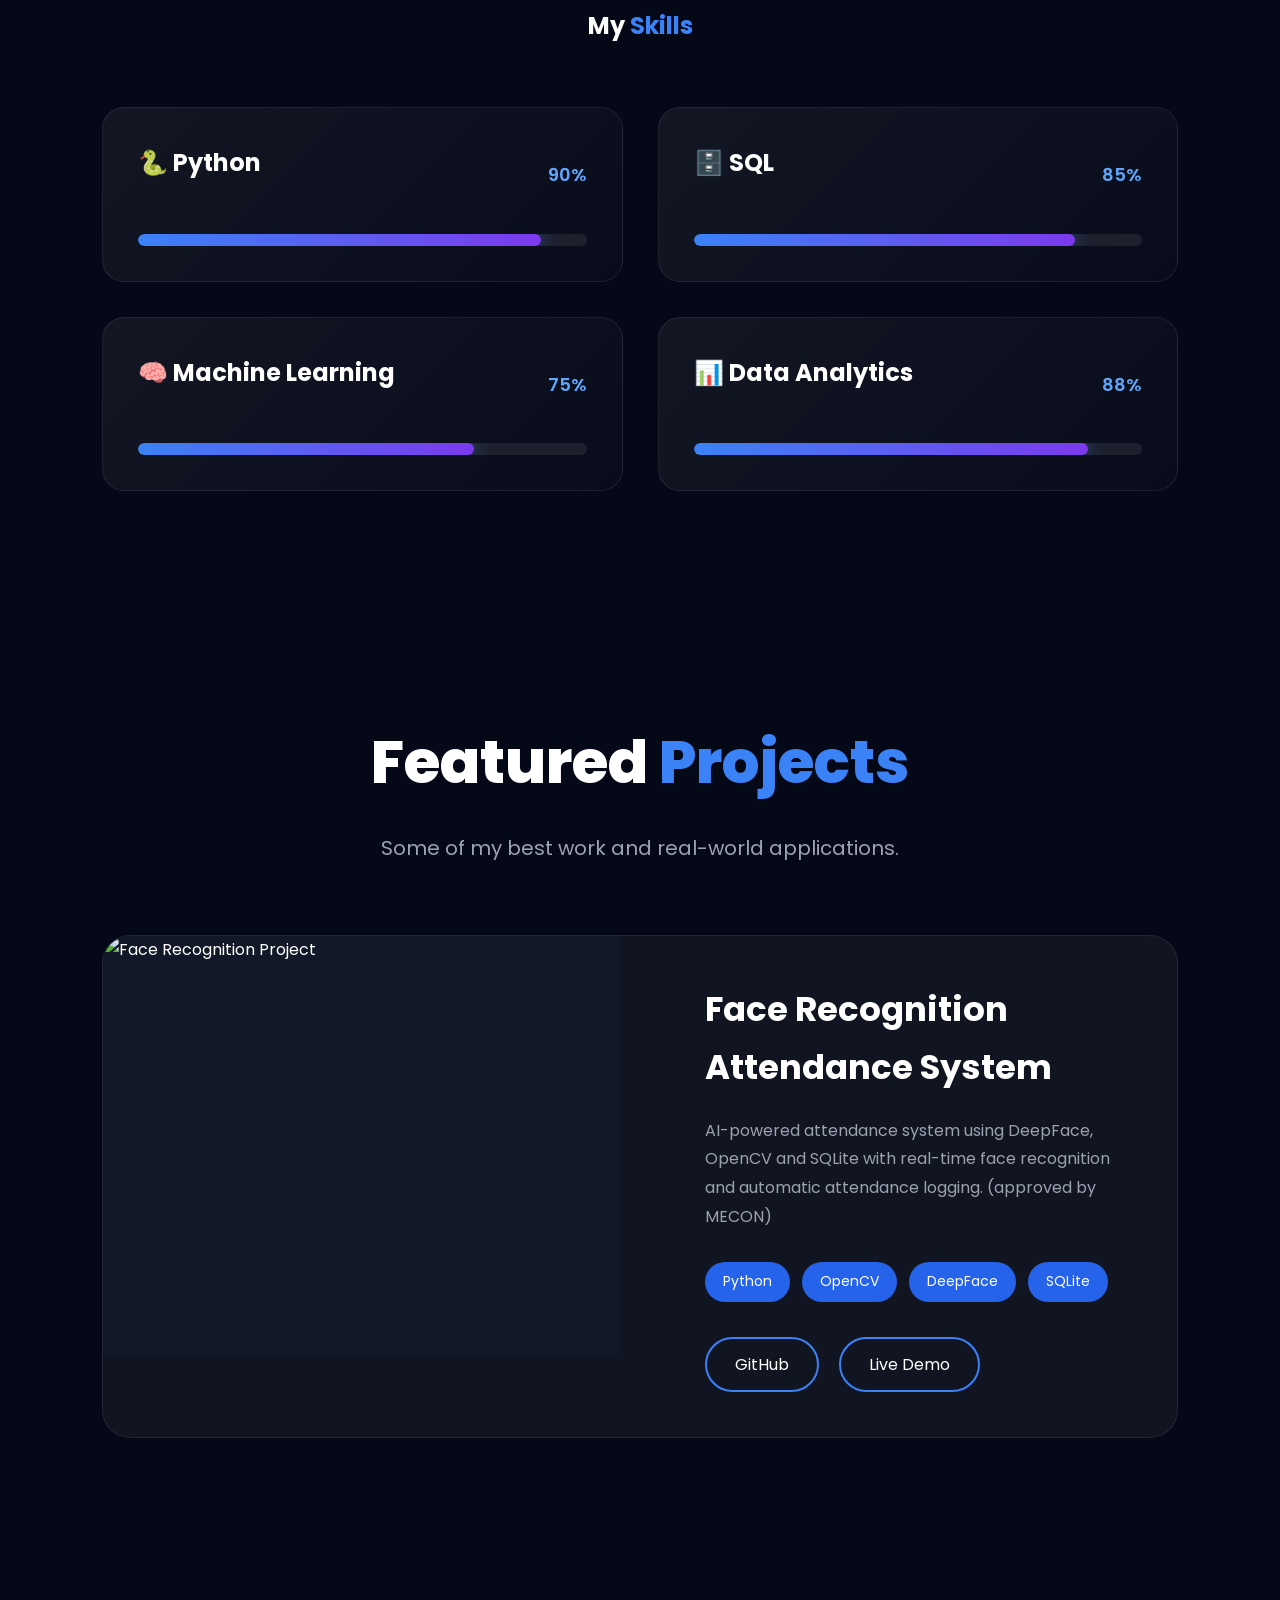
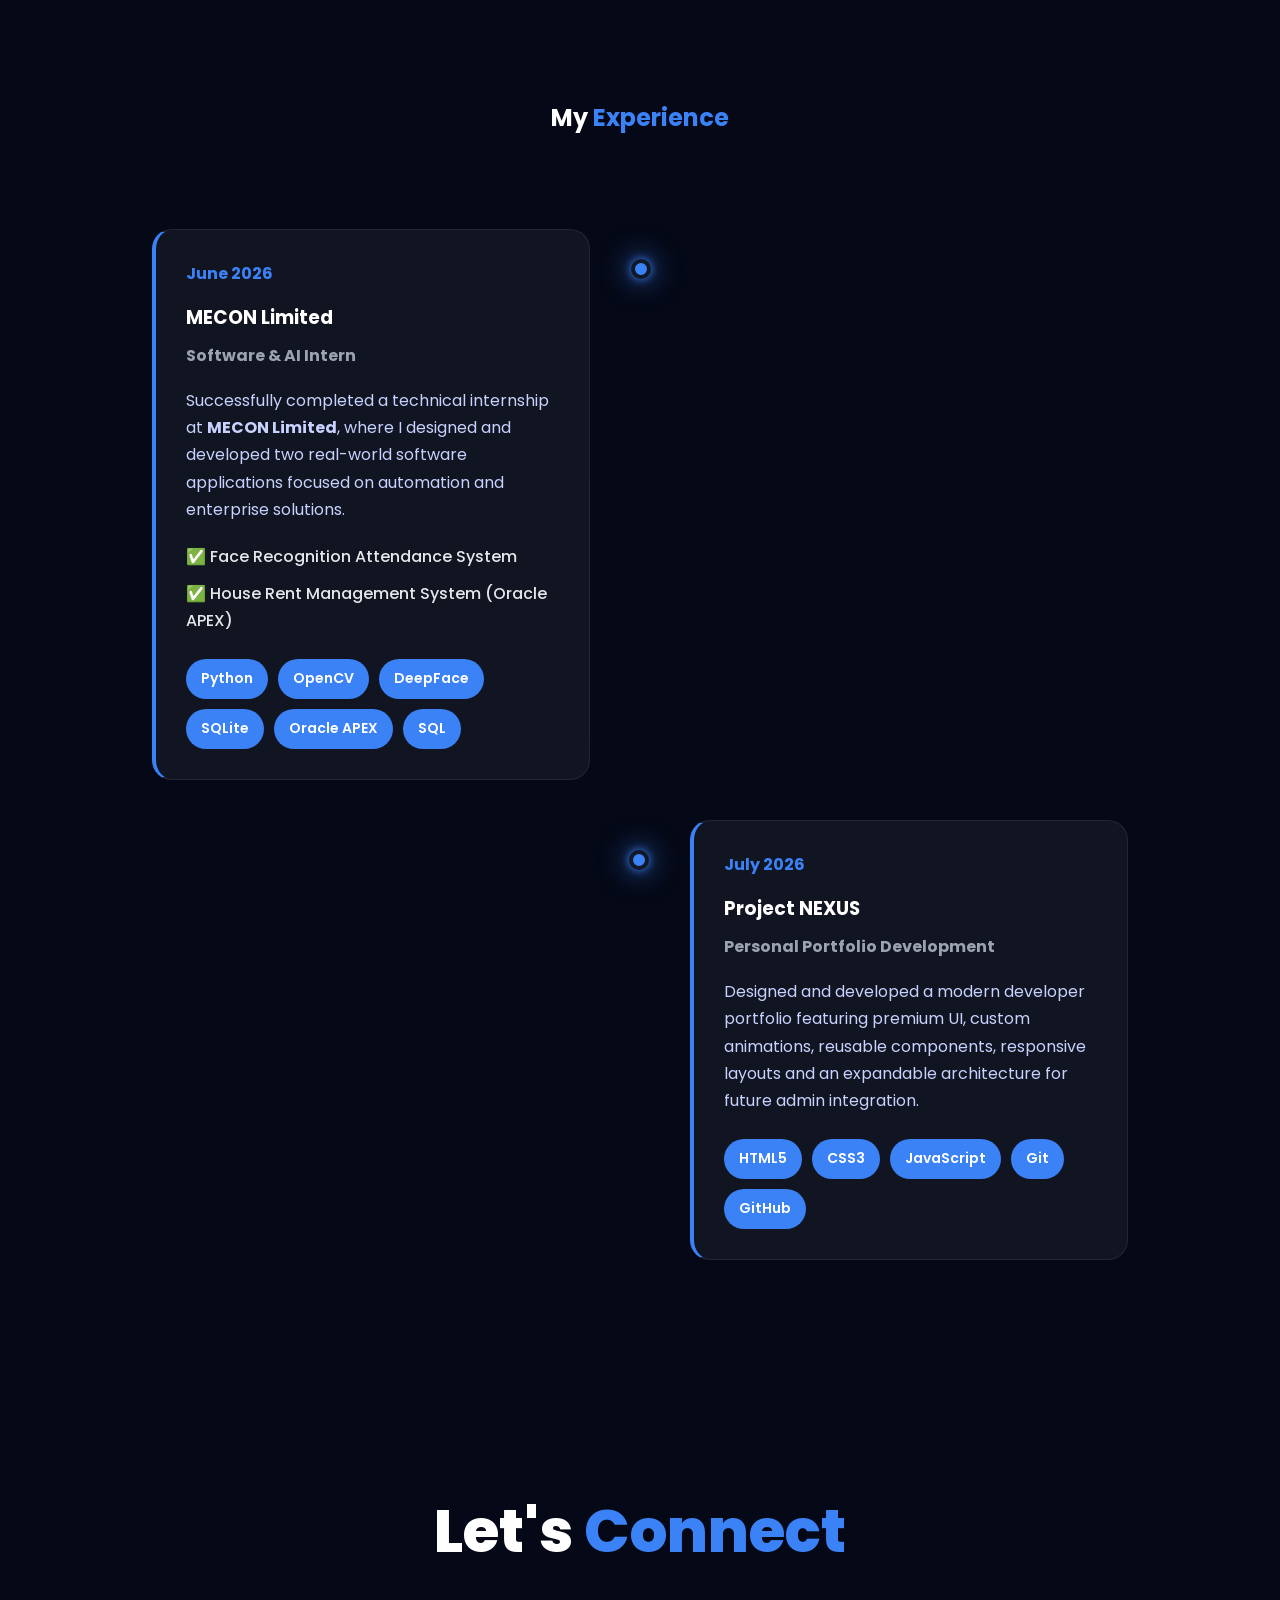
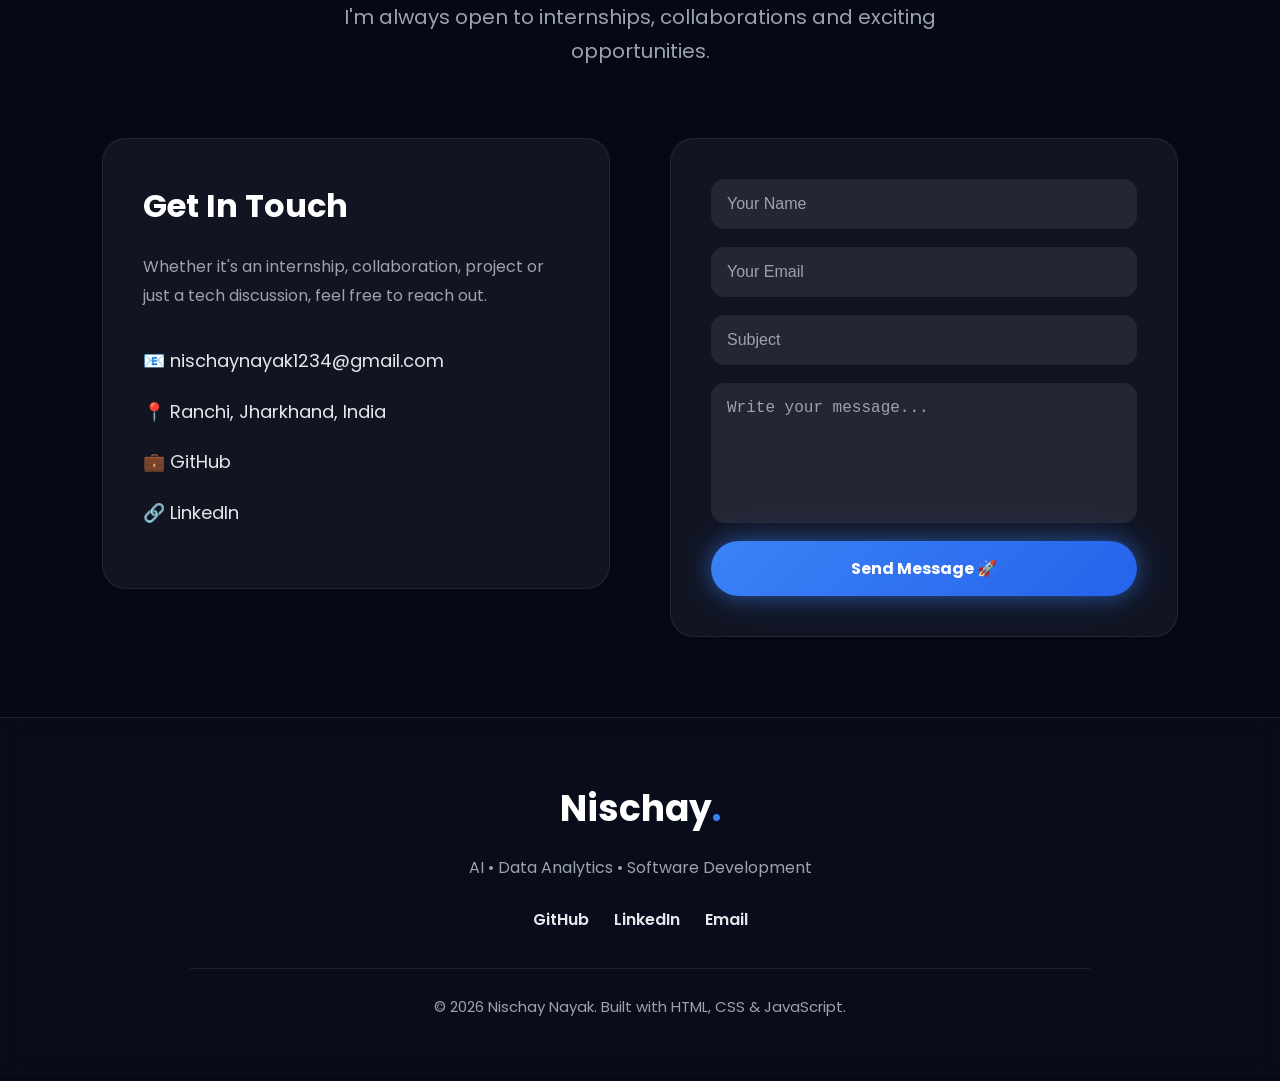
==== commit df0c8472: "feat: magnetic buttons" ====
--- a/index.html
+++ b/index.html
@@ -14,10 +14,27 @@
 
     <!-- CSS -->
 
+    <link rel="stylesheet" href="css/variables.css">
+    <link rel="stylesheet" href="css/reset.css">
+    <link rel="stylesheet" href="css/base.css">
+    <link rel="stylesheet" href="css/layout.css">
+
+    <link rel="stylesheet" href="css/navbar.css">
+    <link rel="stylesheet" href="css/hero.css">
+    <link rel="stylesheet" href="css/about.css">
+    <link rel="stylesheet" href="css/skills.css">
+    <link rel="stylesheet" href="css/projects.css">
+    <link rel="stylesheet" href="css/experience.css">
+    <link rel="stylesheet" href="css/contact.css">
+    <link rel="stylesheet" href="css/footer.css">
+
+    <link rel="stylesheet" href="css/effects.css">
+    <link rel="stylesheet" href="css/animations.css">
+    <link rel="stylesheet" href="css/background.css">
+    <link rel="stylesheet" href="css/responsive.css">
+
+    <!-- Temporary -->
     <link rel="stylesheet" href="css/style.css">
-    <link rel="stylesheet" href="css/background.css">
-    <link rel="stylesheet" href="css/animations.css">
-    <link rel="stylesheet" href="css/responsive.css">
 
     <!-- Google Font -->
 
@@ -65,10 +82,7 @@
 
             </ul>
 
-            <a href="#" class="resume-btn">
-                Resume
-            </a>
-            <a href="#contact" class="quick-action">
+            <a href="#contact" class="resume-btn">
                 Resume
             </a>
 
@@ -517,9 +531,19 @@
 
     <script src="https://unpkg.com/lenis@1.3.8/dist/lenis.min.js"></script>
 
+    <script src="js/app.js"></script>
+    <script src="js/loader.js"></script>
+    <script src="js/scroll.js"></script>
+    <script src="js/cursor.js"></script>
+    <script src="js/magnetic.js"></script>
+    <script src="js/hero.js"></script>
+    <script src="js/projects.js"></script>
+    <script src="js/gsap.js"></script>
+    <script src="js/typing.js"></script>
+    <script src="js/scroll.js"></script>
+
+    <!-- Temporary -->
     <script src="js/script.js"></script>
-    <script src="js/typing.js"></script>
-    <script src="js/cursor.js"></script>
 
 </body>
 
--- a/css/variables.css
+++ b/css/variables.css
@@ -0,0 +1,106 @@
+/*=========================================
+        PROJECT NEXUS V2
+        DESIGN SYSTEM
+=========================================*/
+
+:root{
+
+/*==============================
+COLORS
+==============================*/
+
+--bg:#050816;
+--surface:#0f172a;
+--surface-2:#111827;
+
+--primary:#3B82F6;
+--secondary:#7C3AED;
+--accent:#06B6D4;
+
+--white:#ffffff;
+--text:#f8fafc;
+--text-light:#94A3B8;
+
+--border:rgba(255,255,255,.08);
+
+--glass:rgba(255,255,255,.05);
+--glass-2:rgba(255,255,255,.08);
+
+/*==============================
+GRADIENTS
+==============================*/
+
+--gradient-primary:
+linear-gradient(
+135deg,
+#3B82F6,
+#7C3AED);
+
+--gradient-aurora:
+linear-gradient(
+120deg,
+#2563EB,
+#7C3AED,
+#06B6D4);
+
+/*==============================
+SHADOWS
+==============================*/
+
+--shadow-sm:
+0 5px 20px rgba(0,0,0,.18);
+
+--shadow-md:
+0 15px 40px rgba(0,0,0,.28);
+
+--shadow-lg:
+0 25px 70px rgba(59,130,246,.22);
+
+--shadow-glow:
+0 0 40px rgba(59,130,246,.35);
+
+/*==============================
+RADIUS
+==============================*/
+
+--radius-sm:12px;
+--radius-md:20px;
+--radius-lg:30px;
+--radius-full:999px;
+
+/*==============================
+SPACING
+==============================*/
+
+--section-padding:120px;
+--container:1280px;
+
+/*==============================
+TRANSITIONS
+==============================*/
+
+--transition:
+all .45s cubic-bezier(.22,1,.36,1);
+
+/*==============================
+BLUR
+==============================*/
+
+--blur:18px;
+
+/*==============================
+NAVBAR
+==============================*/
+
+--nav-height:90px;
+
+/*==============================
+Z INDEX
+==============================*/
+
+--z-bg:-10;
+--z-cursor:9998;
+--z-loader:9999;
+--z-navbar:1000;
+
+}
--- a/css/base.css
+++ b/css/base.css
@@ -0,0 +1,39 @@
+/*=========================================
+BASE
+=========================================*/
+
+body{
+
+font-family:"Poppins",sans-serif;
+
+background:var(--bg);
+
+color:var(--text);
+
+line-height:1.7;
+
+}
+
+::selection{
+
+background:var(--primary);
+
+color:white;
+
+}
+
+.container{
+
+width:min(var(--container),90%);
+
+margin:auto;
+
+}
+
+section{
+
+position:relative;
+
+padding:var(--section-padding) 0;
+
+}
--- a/css/layout.css
+++ b/css/layout.css
@@ -0,0 +1,71 @@
+/*=========================================
+            LAYOUT SYSTEM
+=========================================*/
+
+.wrapper{
+
+    width:min(var(--container),90%);
+    margin:auto;
+
+}
+
+.grid{
+
+    display:grid;
+
+}
+
+.flex{
+
+    display:flex;
+
+}
+
+.center{
+
+    display:flex;
+    align-items:center;
+    justify-content:center;
+
+}
+
+.section{
+
+    position:relative;
+    overflow:hidden;
+
+}
+
+.section-title{
+
+    text-align:center;
+    margin-bottom:80px;
+
+}
+
+.section-title h2{
+
+    font-size:clamp(2.6rem,5vw,4.5rem);
+    font-weight:800;
+
+}
+
+.section-title span{
+
+    color:var(--primary);
+
+}
+
+.section-title p{
+
+    margin-top:18px;
+
+    color:var(--text-light);
+
+    font-size:1.15rem;
+
+    max-width:700px;
+
+    margin-inline:auto;
+
+}
--- a/css/navbar.css
+++ b/css/navbar.css
@@ -0,0 +1,35 @@
+/*=========================================
+            NAVBAR
+=========================================*/
+
+.header{
+
+}
+
+.navbar{
+
+}
+
+.logo{
+
+}
+
+.logo span{
+
+}
+
+.nav-links{
+
+}
+
+.nav-links li{
+
+}
+
+.nav-links a{
+
+}
+
+.resume-btn{
+
+}
--- a/css/hero.css
+++ b/css/hero.css
@@ -0,0 +1,45 @@
+/*=============================
+3D HERO
+=============================*/
+
+.hero{
+
+perspective:1600px;
+
+transform-style:preserve-3d;
+
+}
+
+.profile-wrapper{
+
+transform-style:preserve-3d;
+
+will-change:transform;
+
+transition:transform .2s;
+
+}
+
+.profile-circle{
+
+transition:
+
+box-shadow .4s,
+
+transform .4s;
+
+}
+
+.profile-wrapper:hover .profile-circle{
+
+box-shadow:
+
+0 0 40px rgba(59,130,246,.45),
+
+0 0 90px rgba(59,130,246,.25),
+
+0 0 150px rgba(59,130,246,.18);
+
+transform:translateZ(40px);
+
+}
--- a/css/effects.css
+++ b/css/effects.css
@@ -0,0 +1,12 @@
+section{
+
+    will-change:transform,opacity;
+
+}
+.primary-btn,
+.secondary-btn,
+.resume-btn{
+
+will-change:transform;
+
+}
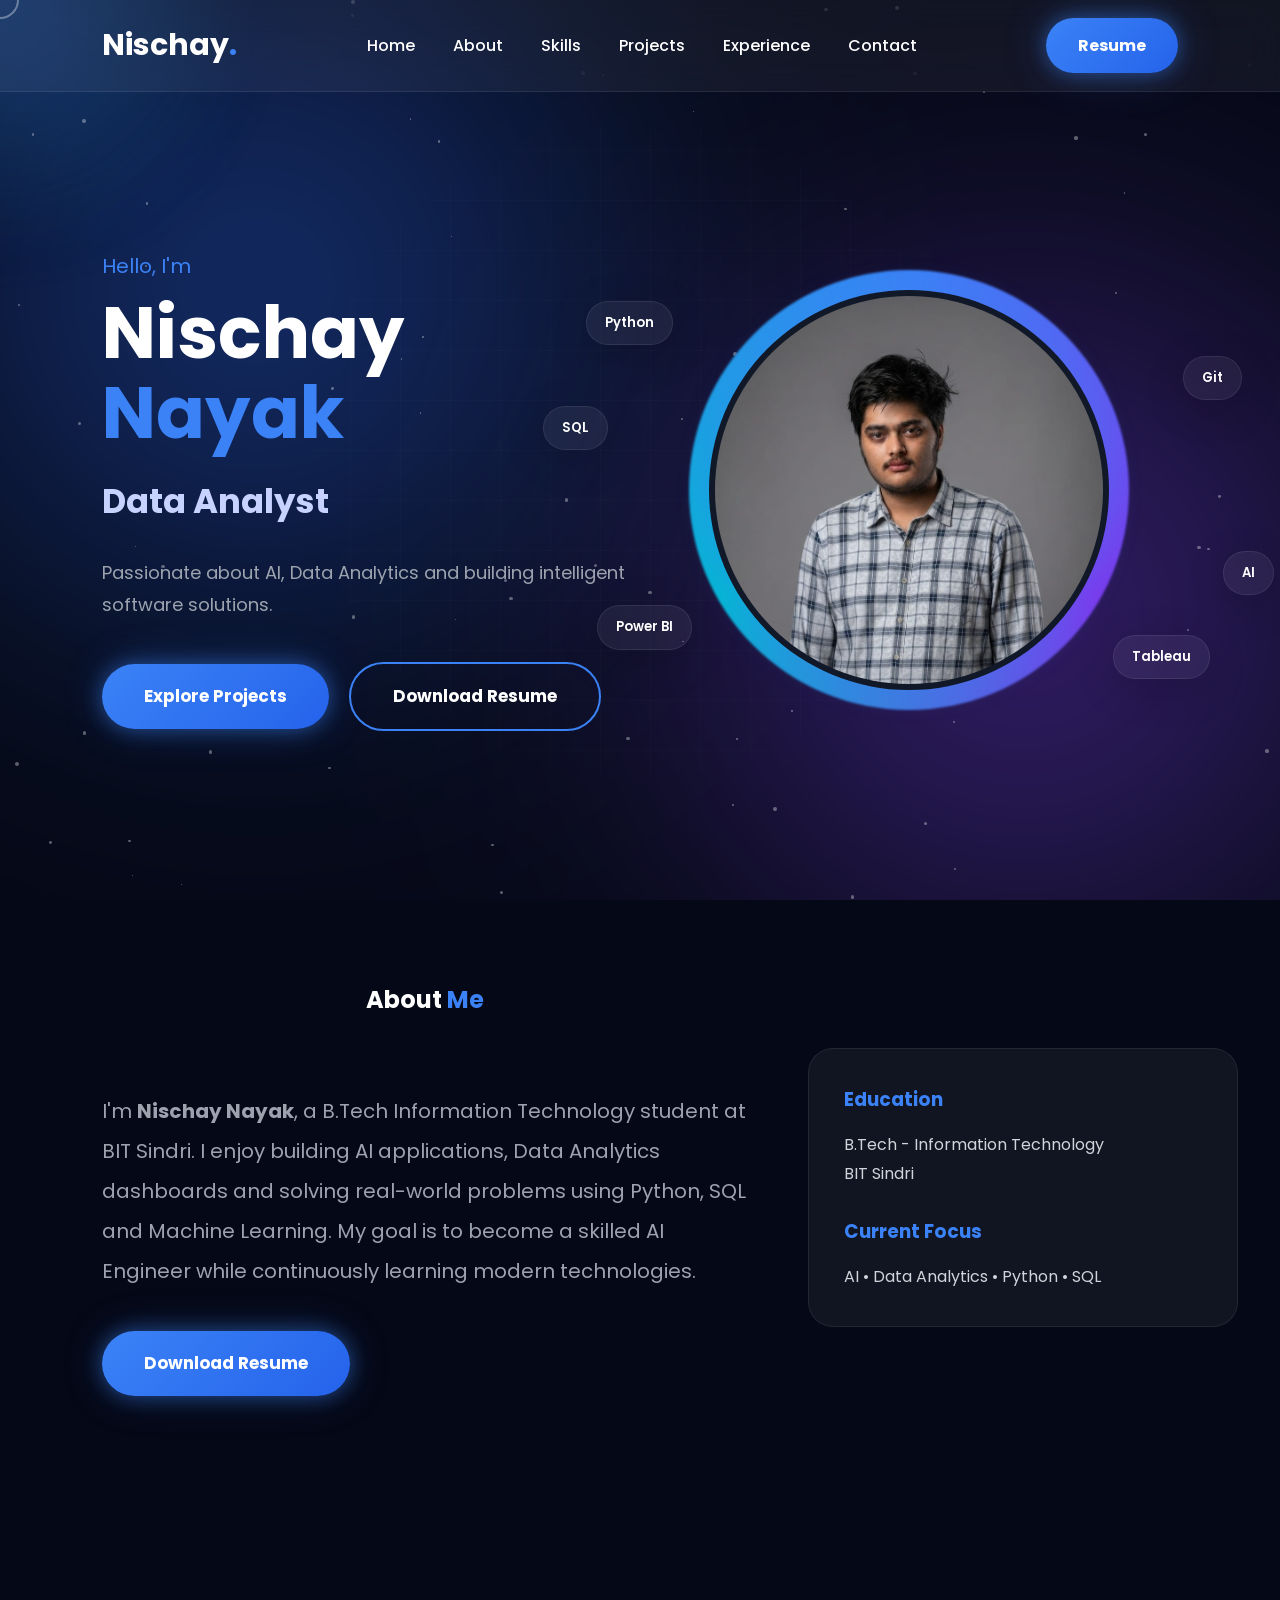
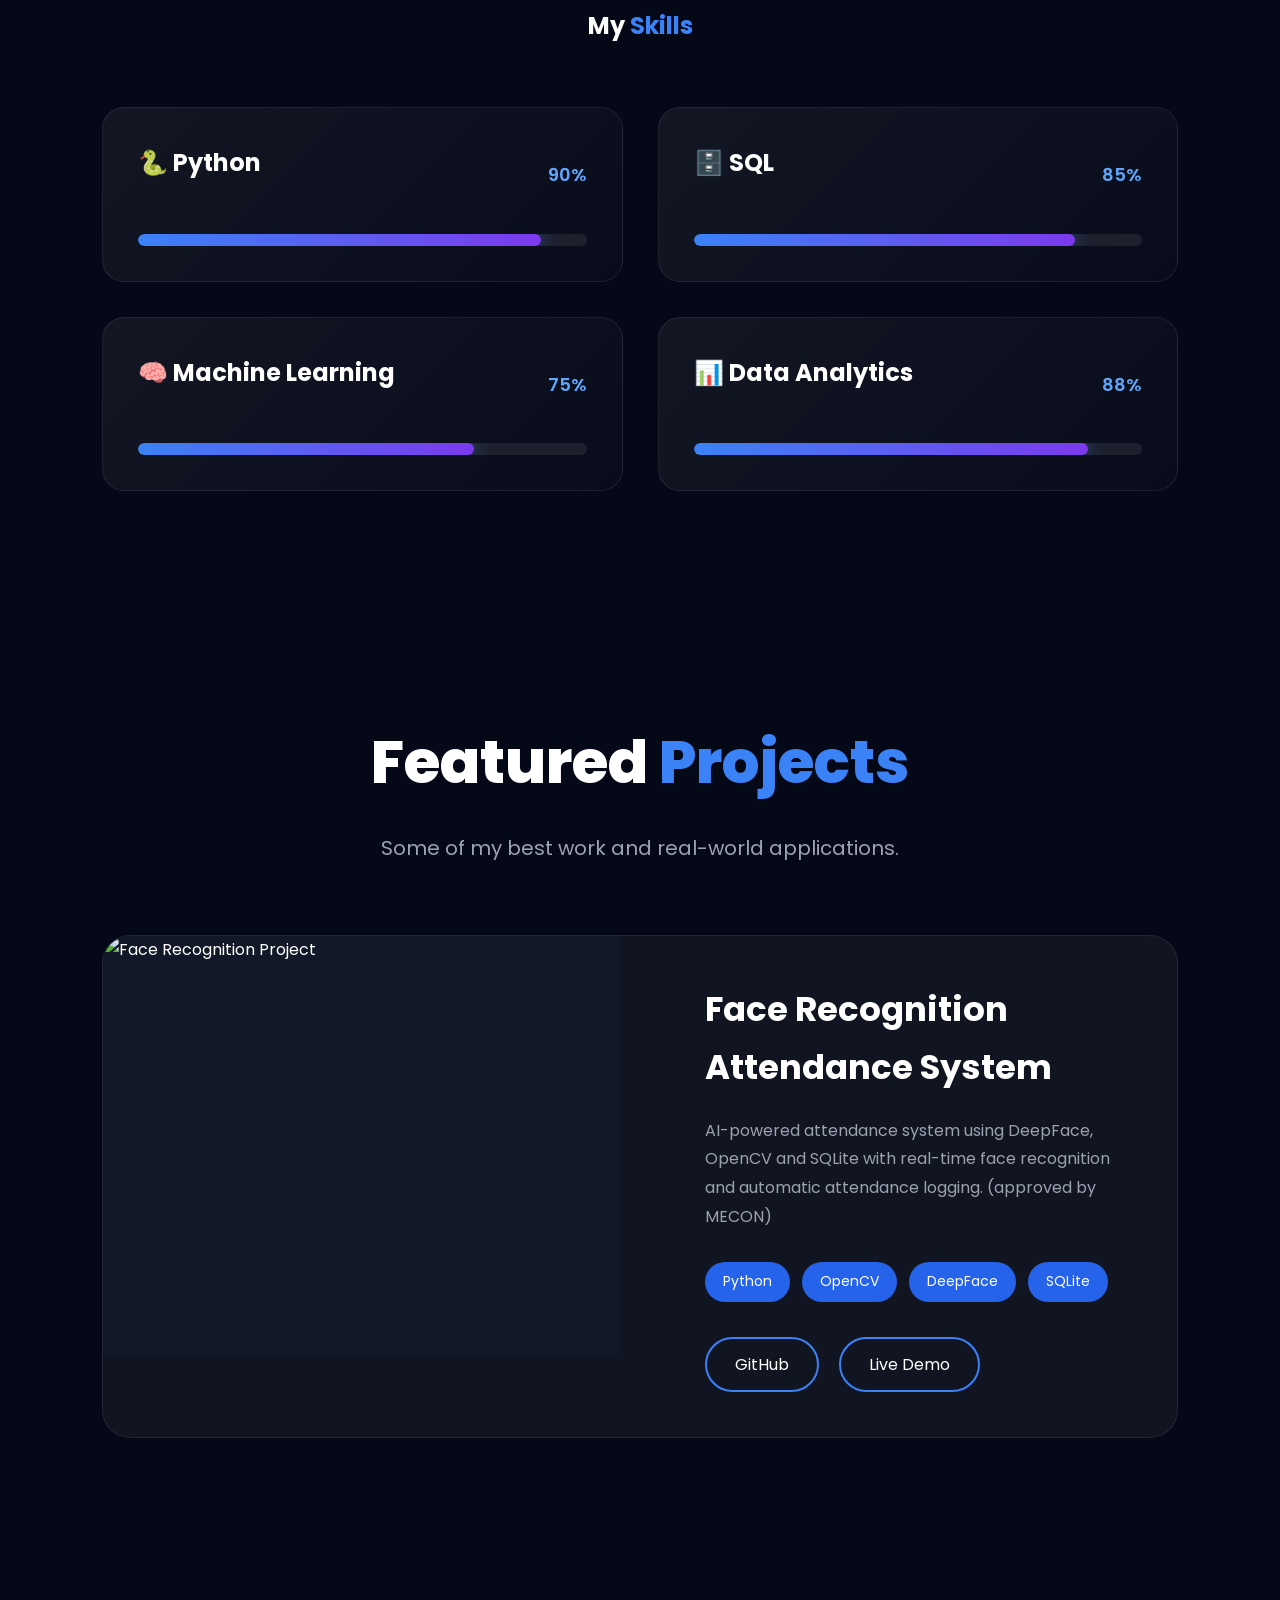
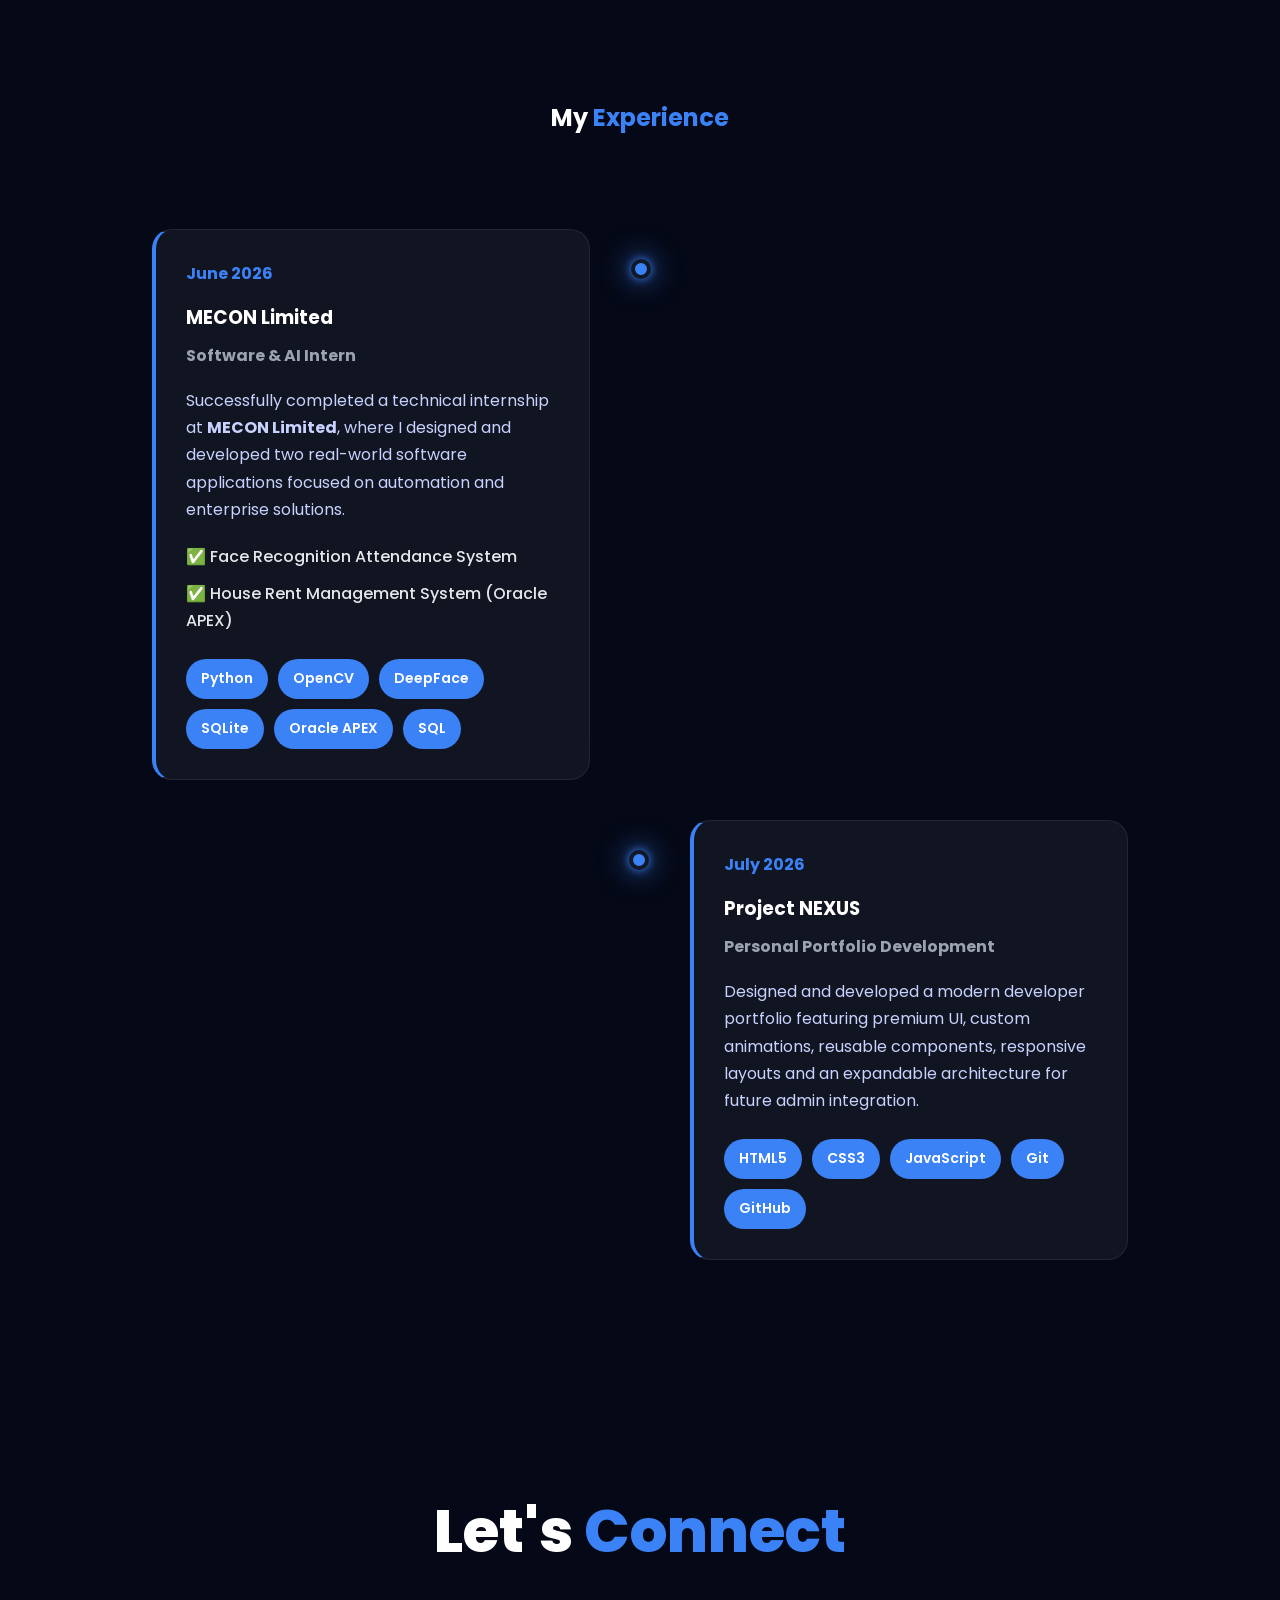
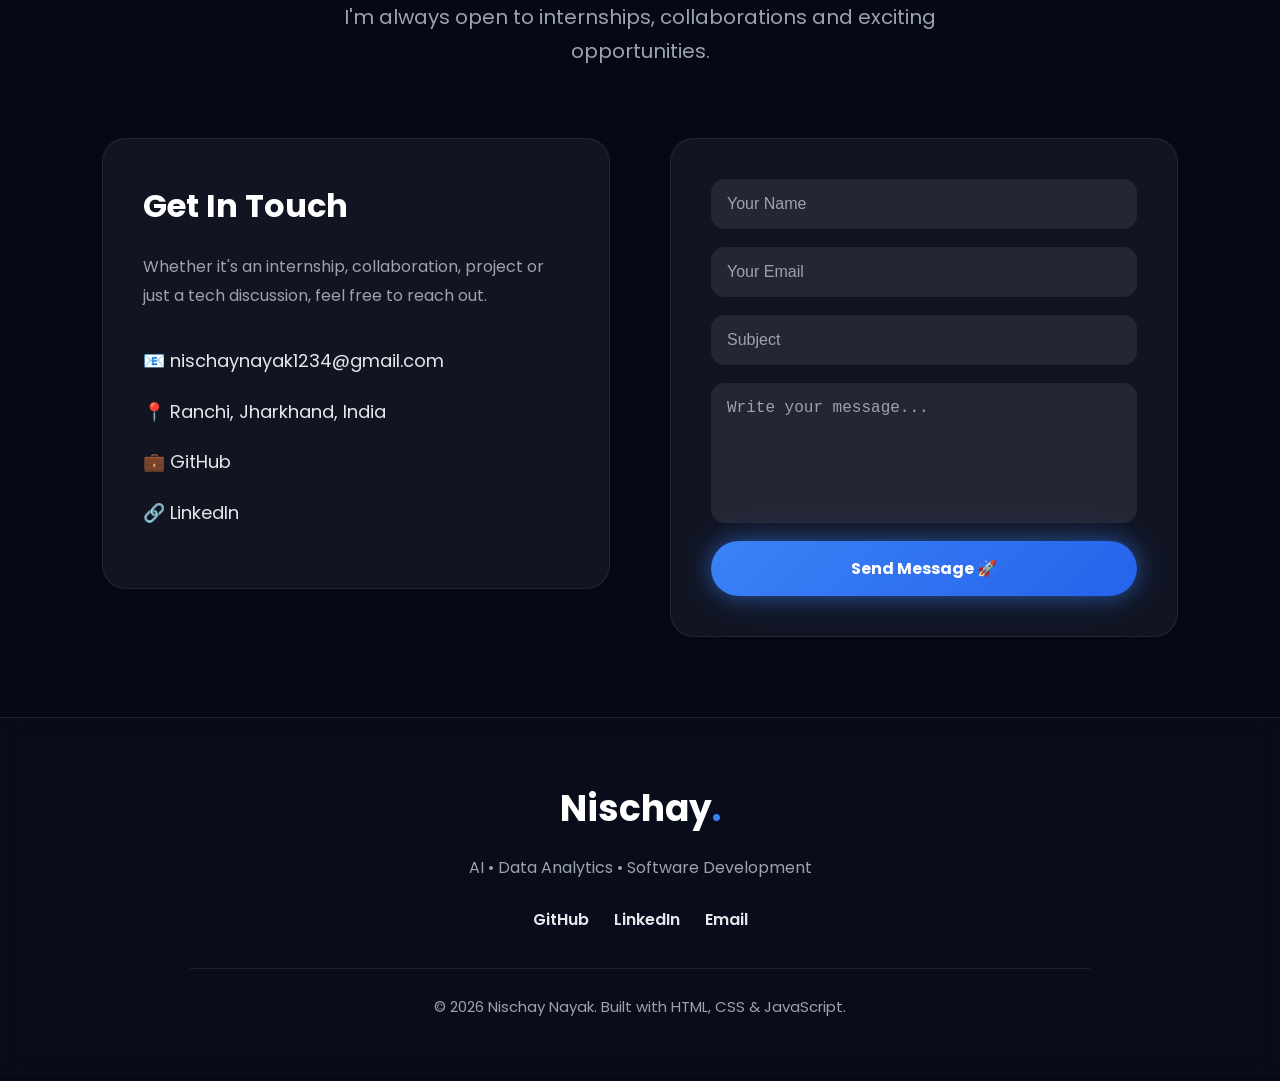
==== commit 3ade2600: "feat: cinematic hero background, stars and orbit labels" ====
--- a/index.html
+++ b/index.html
@@ -52,8 +52,13 @@
     <div class="animated-bg"></div>
     <div class="particles"></div>
     <div class="spotlight"></div>
-
-
+    <div class="bg-grid"></div>
+    <div class="cursor-dot"></div>
+    <div class="cursor-ring"></div>
+    <div class="bg-grid"></div>
+    <div class="mouse-light"></div>
+    <div class="bg-grid"></div>
+    <div class="stars"></div> 
 
 
     <!-- ================= NAVBAR ================= -->
@@ -128,6 +133,14 @@
         </div>
 
         <div class="hero-right">
+
+            <div class="tech-orbit orbit-1">Python</div>
+            <div class="tech-orbit orbit-2">SQL</div>
+            <div class="tech-orbit orbit-3">Power BI</div>
+            <div class="tech-orbit orbit-4">Git</div>
+            <div class="tech-orbit orbit-5">AI</div>
+            <div class="tech-orbit orbit-6">Tableau</div>
+            
 
             <div class="profile-wrapper">
 
@@ -538,13 +551,16 @@
     <script src="js/magnetic.js"></script>
     <script src="js/hero.js"></script>
     <script src="js/projects.js"></script>
-    <script src="js/gsap.js"></script>
+    <!-- <script src="js/gsap.js"></script> -->
     <script src="js/typing.js"></script>
-    <script src="js/scroll.js"></script>
+
+
 
     <!-- Temporary -->
     <script src="js/script.js"></script>
 
+
+
 </body>
 
 </html>
--- a/css/hero.css
+++ b/css/hero.css
@@ -43,3 +43,67 @@
 transform:translateZ(40px);
 
 }
+/*=================================
+TECH ORBITS
+=================================*/
+
+.hero-right{
+    position:relative;
+}
+
+.tech-orbit{
+
+    position:absolute;
+
+    padding:10px 18px;
+
+    border-radius:999px;
+
+    background:rgba(255,255,255,.06);
+
+    border:1px solid rgba(255,255,255,.08);
+
+    backdrop-filter:blur(15px);
+
+    color:white;
+
+    font-size:.82rem;
+
+    font-weight:600;
+
+    box-shadow:0 10px 40px rgba(0,0,0,.18);
+
+    animation: orbitFloat 6s ease-in-out infinite;
+
+}
+
+.orbit-1{top:5%;left:-10%;}
+.orbit-2{top:30%;left:-18%;}
+.orbit-3{bottom:12%;left:-8%;}
+.orbit-4{top:18%;right:-12%;}
+.orbit-5{bottom:25%;right:-18%;}
+.orbit-6{bottom:5%;right:-6%;}
+
+@keyframes orbitFloat{
+
+0%{
+transform:translateY(0) rotate(0deg);
+}
+
+25%{
+transform:translateY(-12px) translateX(8px) rotate(2deg);
+}
+
+50%{
+transform:translateY(-20px) translateX(-8px) rotate(-2deg);
+}
+
+75%{
+transform:translateY(-8px) translateX(6px) rotate(2deg);
+}
+
+100%{
+transform:translateY(0) rotate(0deg);
+}
+
+}
--- a/css/effects.css
+++ b/css/effects.css
@@ -9,4 +9,55 @@
 
 will-change:transform;
 
+}
+/*==============================
+NEXUS CURSOR
+==============================*/
+
+body{
+
+cursor:auto;
+
+}
+
+.cursor-ring{
+
+position:fixed;
+
+width:38px;
+
+height:38px;
+
+border:2px solid rgba(255,255,255,.35);
+
+border-radius:50%;
+
+pointer-events:none;
+
+z-index:99998;
+
+transform:translate(-50%,-50%);
+
+backdrop-filter:blur(3px);
+
+transition:
+width .3s,
+height .3s,
+border-color .3s,
+background .3s;
+
+}
+
+.cursor-hover{
+
+width:70px!important;
+
+height:70px!important;
+
+border-color:#3B82F6;
+
+background:
+
+rgba(59,130,246,.15);
+
 }
--- a/css/background.css
+++ b/css/background.css
@@ -212,4 +212,140 @@
 
 }
 
-
+/*====================================
+NEXUS GRID
+====================================*/
+
+.bg-grid{
+
+position:fixed;
+
+inset:0;
+
+pointer-events:none;
+
+z-index:-5;
+
+background:
+
+linear-gradient(
+rgba(255,255,255,.03) 1px,
+transparent 1px),
+
+linear-gradient(
+90deg,
+rgba(255,255,255,.03) 1px,
+transparent 1px);
+
+background-size:50px 50px;
+
+mask-image:radial-gradient(circle,
+white 20%,
+transparent 90%);
+
+opacity:.35;
+
+animation:gridMove 18s linear infinite;
+
+}
+
+@keyframes gridMove{
+
+0%{
+
+transform:translateY(0);
+
+}
+
+100%{
+
+transform:translateY(50px);
+
+}
+
+}
+/* =====================================
+   MOUSE LIGHT
+===================================== */
+
+.mouse-light{
+
+    position:fixed;
+
+    width:500px;
+
+    height:500px;
+
+    border-radius:50%;
+
+    pointer-events:none;
+
+    z-index:-9;
+
+    left:0;
+
+    top:0;
+
+    transform:translate(-50%,-50%);
+
+    background:radial-gradient(
+        circle,
+        rgba(59,130,246,.16),
+        rgba(6,182,212,.08),
+        transparent 70%
+    );
+
+    filter:blur(45px);
+
+    will-change:transform;
+}
+
+/*==================================
+NEXUS STARS
+==================================*/
+
+.stars{
+
+position:fixed;
+
+inset:0;
+
+pointer-events:none;
+
+z-index:-8;
+
+overflow:hidden;
+
+}
+
+.star{
+
+position:absolute;
+
+border-radius:50%;
+
+background:white;
+
+animation:twinkle linear infinite;
+
+opacity:.35;
+
+}
+
+@keyframes twinkle{
+
+0%,100%{
+
+opacity:.15;
+transform:scale(.7);
+
+}
+
+50%{
+
+opacity:1;
+transform:scale(1.35);
+
+}
+
+}
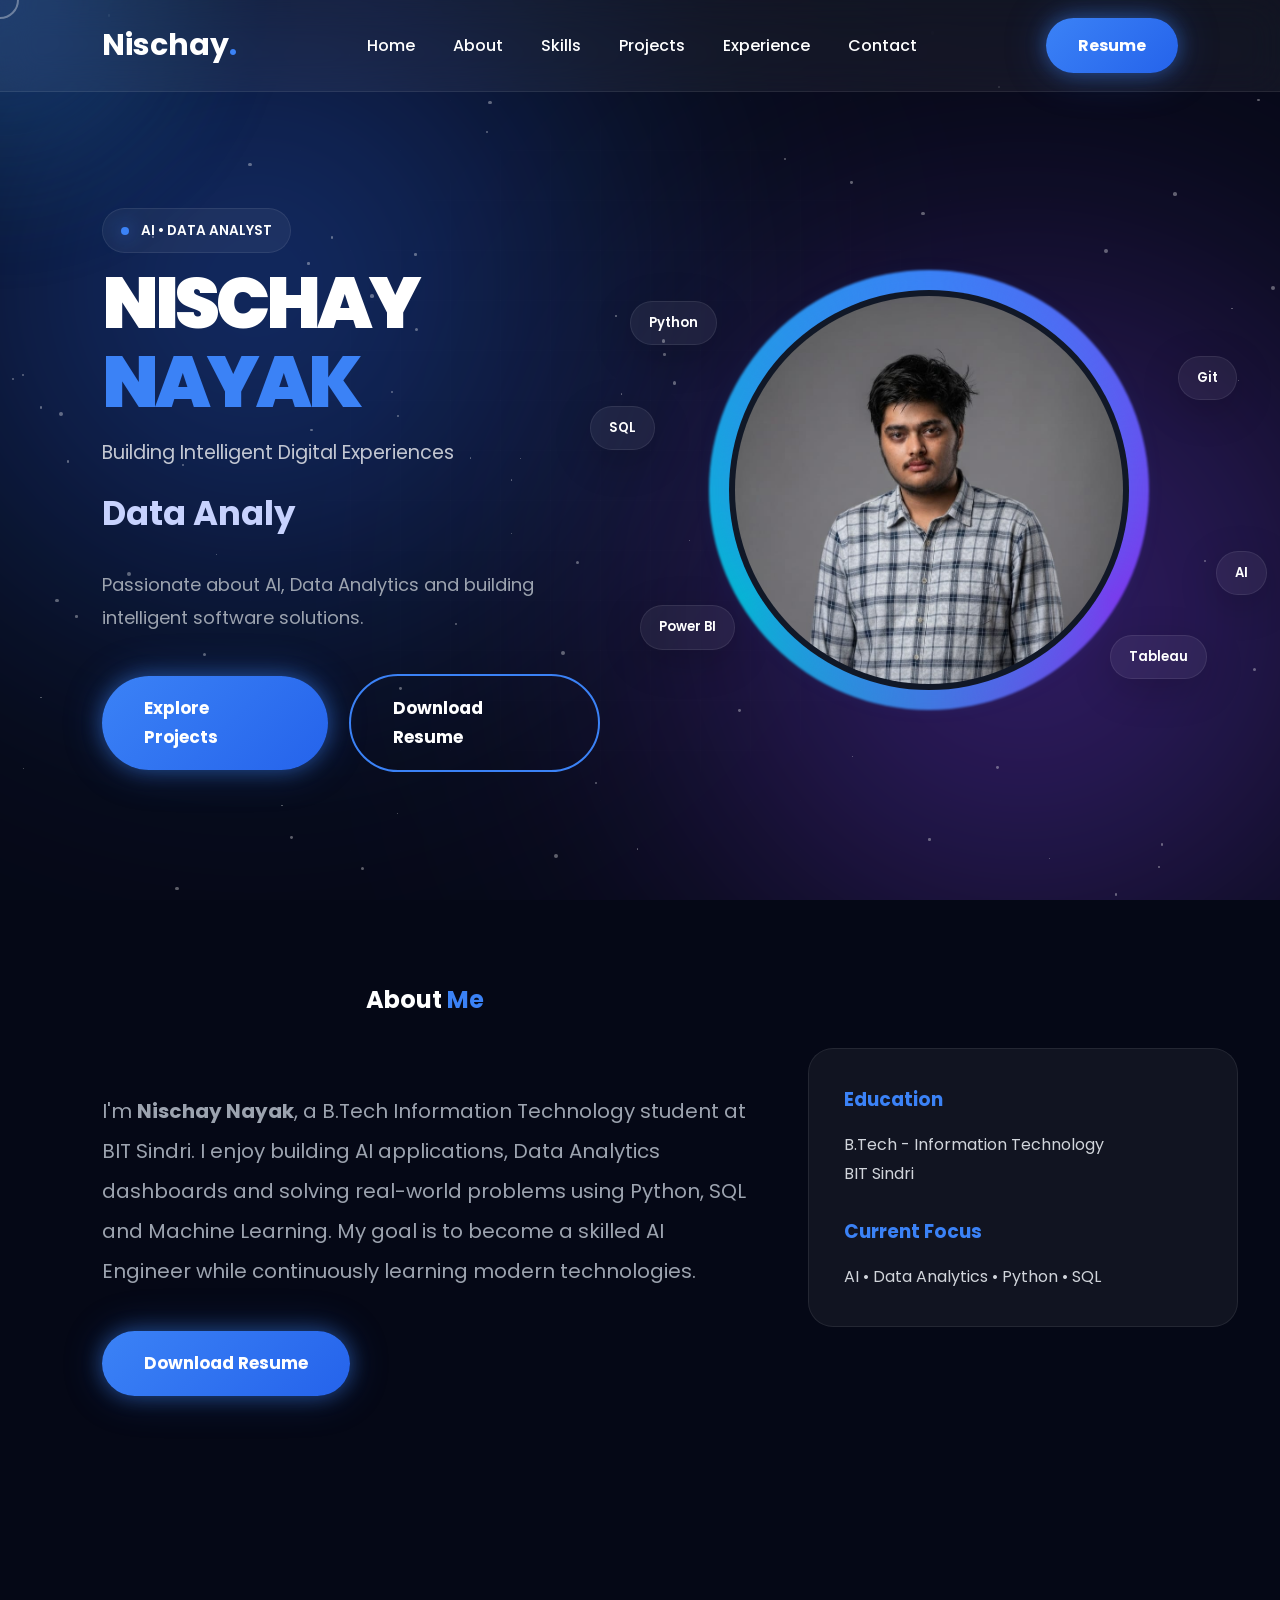
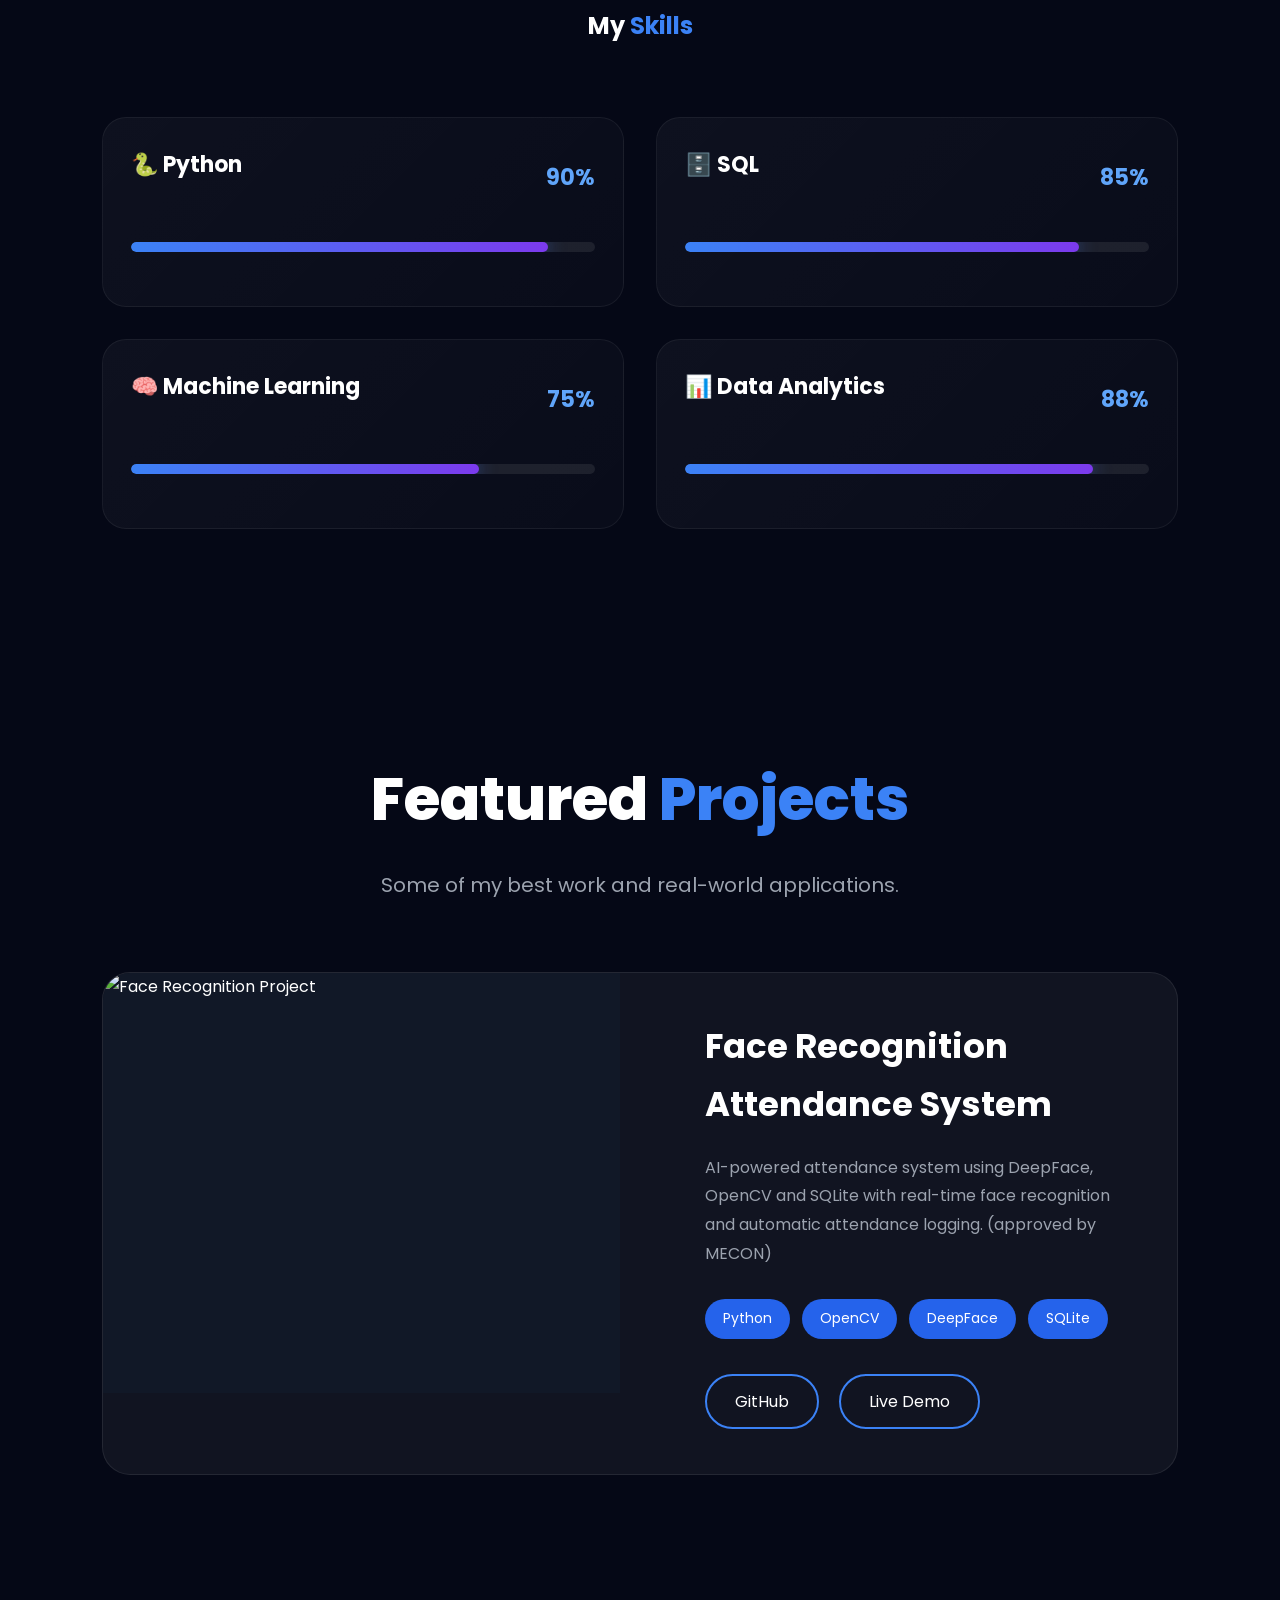
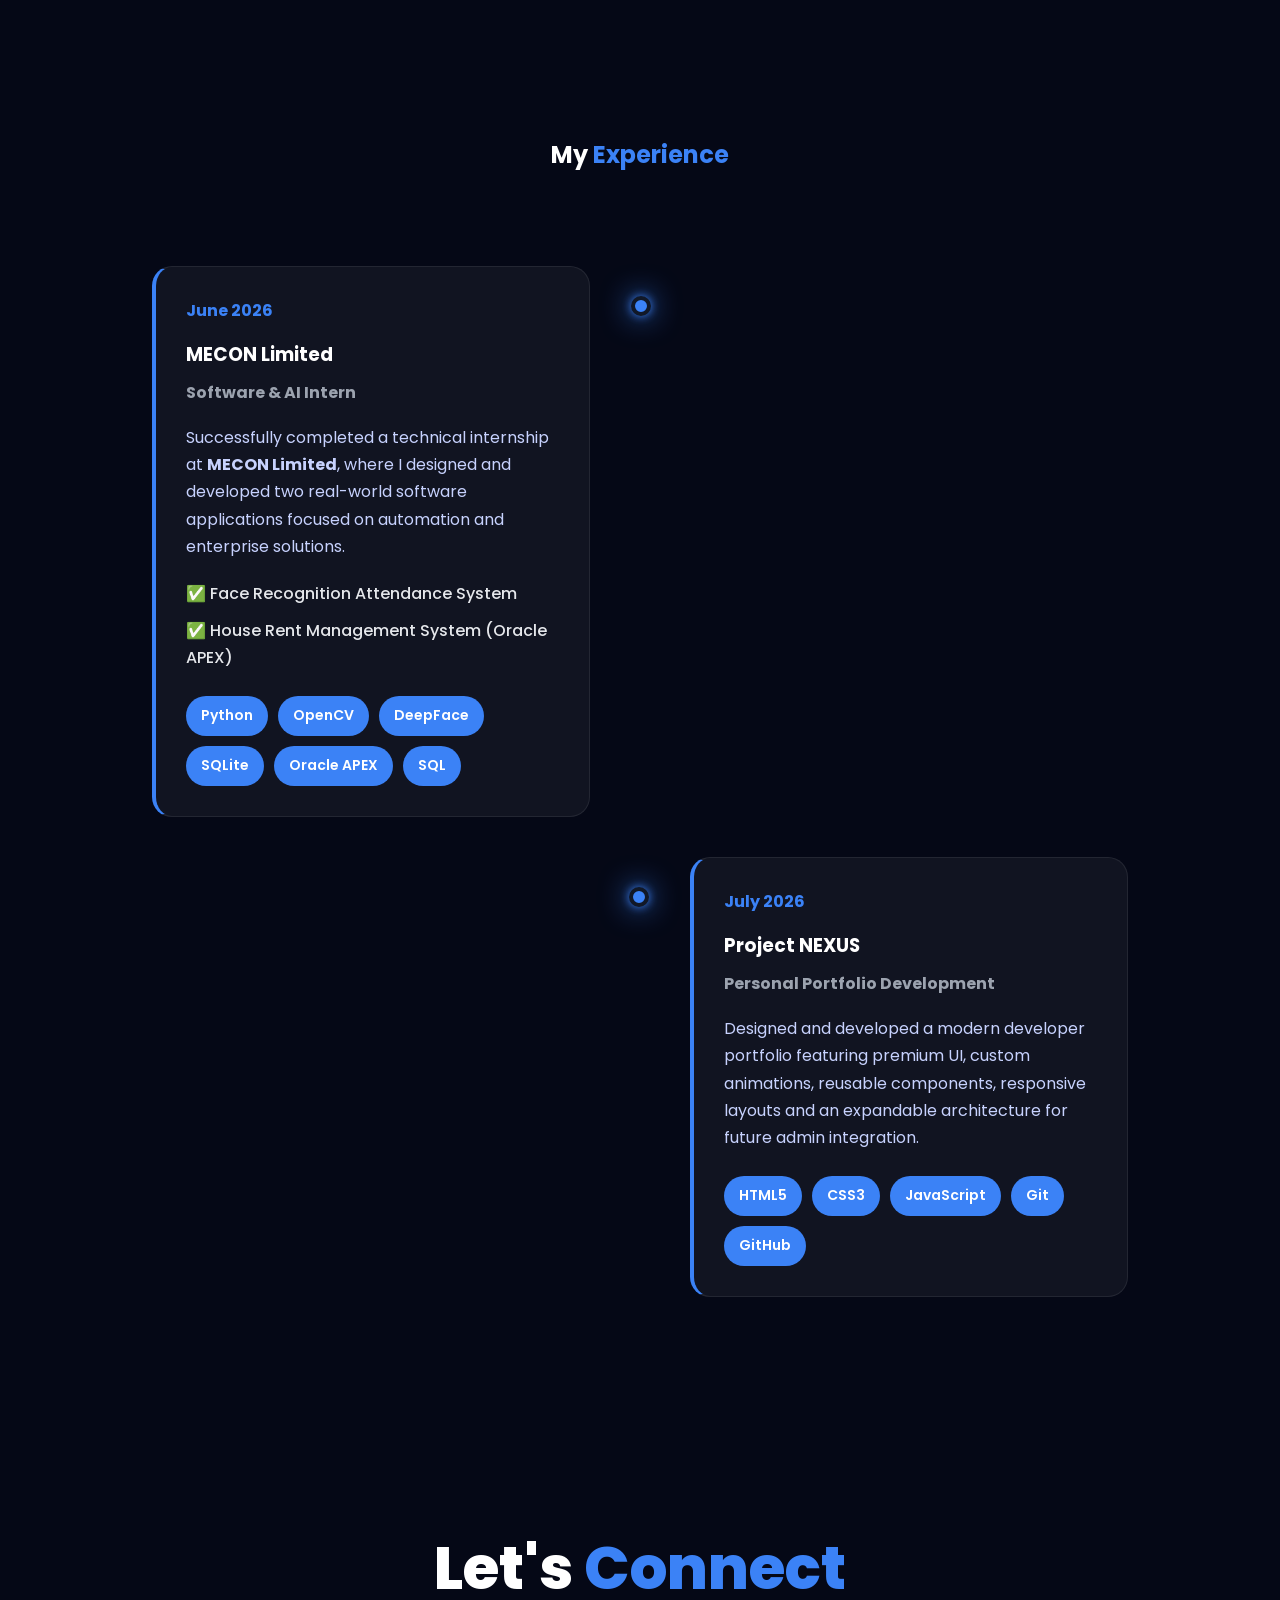
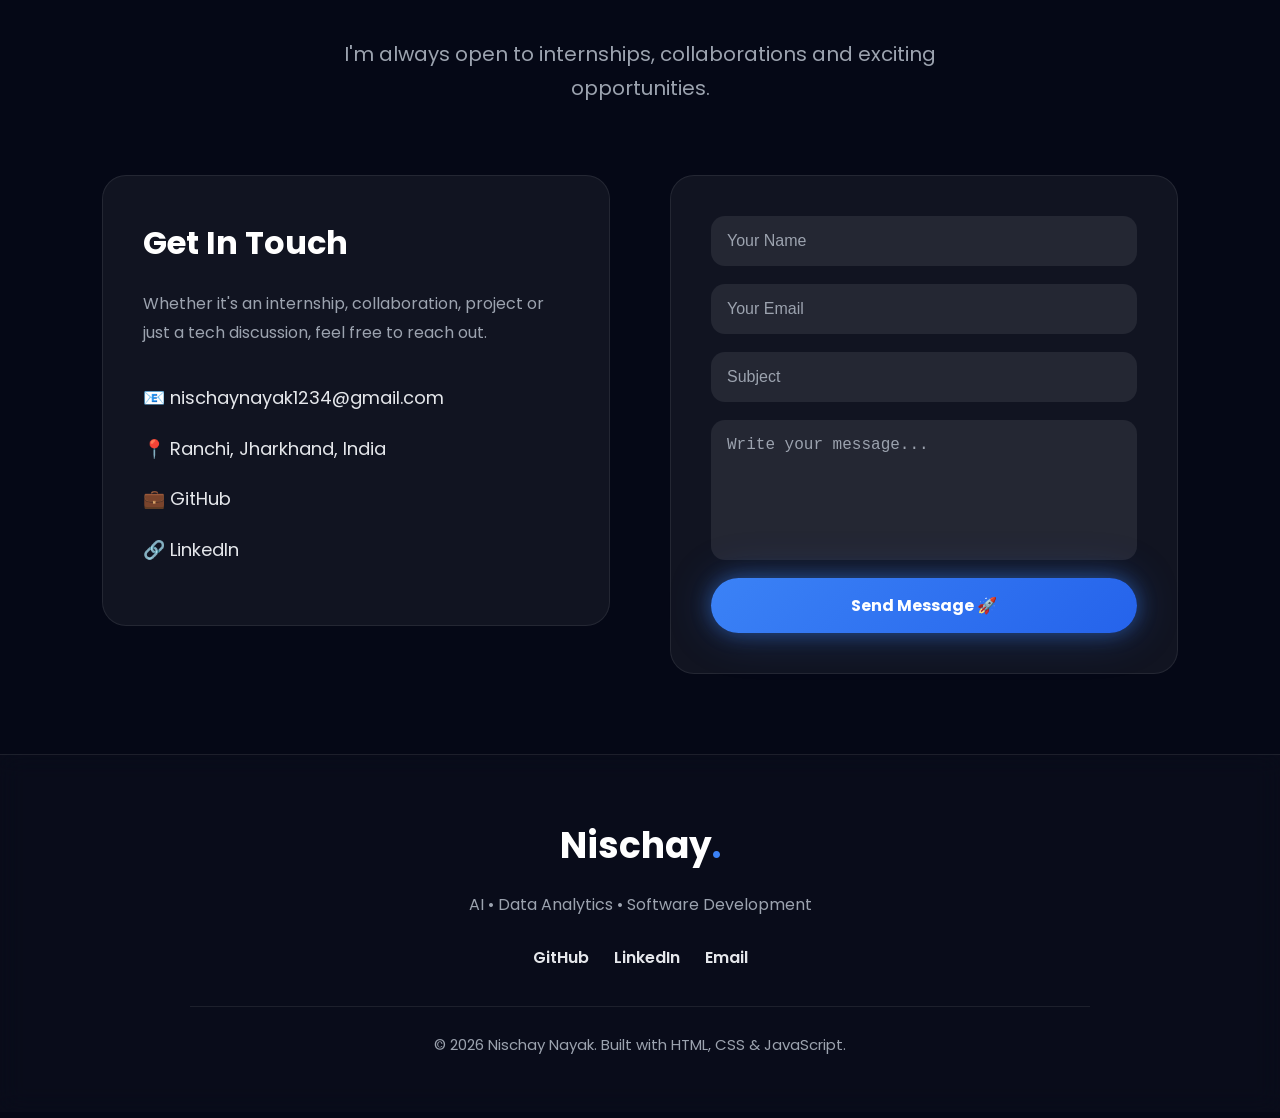
==== commit c57664ad: "feat: improve hero and skills UI polish" ====
--- a/index.html
+++ b/index.html
@@ -55,10 +55,8 @@
     <div class="bg-grid"></div>
     <div class="cursor-dot"></div>
     <div class="cursor-ring"></div>
-    <div class="bg-grid"></div>
     <div class="mouse-light"></div>
-    <div class="bg-grid"></div>
-    <div class="stars"></div> 
+    <div class="stars"></div>
 
 
     <!-- ================= NAVBAR ================= -->
@@ -99,13 +97,27 @@
 
         <div class="hero-left">
 
-            <p class="intro">
-                Hello, I'm
+            <div class="hero-badge">
+
+                <span class="badge-dot"></span>
+
+                AI • DATA ANALYST
+
+            </div>
+
+            <h1 class="hero-name">
+
+                NISCHAY
+
+                <span>NAYAK</span>
+
+            </h1>
+
+            <p class="hero-subtitle">
+
+                Building Intelligent Digital Experiences
+
             </p>
-
-            <h1>
-                Nischay <span>Nayak</span>
-            </h1>
 
             <h2>
                 <span id="typing"></span>
@@ -140,7 +152,7 @@
             <div class="tech-orbit orbit-4">Git</div>
             <div class="tech-orbit orbit-5">AI</div>
             <div class="tech-orbit orbit-6">Tableau</div>
-            
+
 
             <div class="profile-wrapper">
 
--- a/css/hero.css
+++ b/css/hero.css
@@ -1,3 +1,24 @@
+.hero{
+
+    min-height:100vh;
+
+    display:grid;
+
+    grid-template-columns:1.05fr .95fr;
+
+    align-items:center;
+
+    gap:80px;
+
+    position:relative;
+
+    overflow:hidden;
+
+    padding:120px 8%;
+
+}
+
+
 /*=============================
 3D HERO
 =============================*/
@@ -106,4 +127,79 @@
 transform:translateY(0) rotate(0deg);
 }
 
+}
+.hero-badge{
+
+display:inline-flex;
+
+align-items:center;
+
+gap:12px;
+
+padding:10px 18px;
+
+border-radius:999px;
+
+background:rgba(255,255,255,.05);
+
+border:1px solid rgba(255,255,255,.08);
+
+backdrop-filter:blur(20px);
+
+font-size:.85rem;
+
+font-weight:600;
+
+width:max-content;
+
+margin-bottom:10px;
+
+}
+
+.badge-dot{
+
+width:8px;
+
+height:8px;
+
+background:#3B82F6;
+
+border-radius:50%;
+
+box-shadow:0 0 20px #3B82F6;
+
+}
+
+.hero-name{
+
+font-size:clamp(4.8rem,8vw,7rem);
+
+line-height:.9;
+
+font-weight:900;
+
+letter-spacing:-4px;
+
+margin:0;
+
+}
+
+.hero-name span{
+
+display:block;
+
+color:#3B82F6;
+
+}
+
+.hero-subtitle{
+
+font-size:1.2rem;
+
+opacity:.75;
+
+margin-top:10px;
+
+margin-bottom:10px;
+
 }
--- a/css/style.css
+++ b/css/style.css
@@ -575,47 +575,57 @@
 
 }
 
-.skills-grid {
-
-    display: grid;
-
-    grid-template-columns: repeat(2, 1fr);
-
-    gap: 35px;
-
-}
-
-.skill-card {
-    cursor: pointer;
-
-
-    background: linear-gradient(135deg,
-            rgba(255, 255, 255, .06),
-            rgba(255, 255, 255, .02));
-
-    border: 1px solid rgba(255, 255, 255, .08);
-
-    backdrop-filter: blur(20px);
-
-    border-radius: 22px;
-
-    padding: 35px;
-
-    transition: .35s ease;
-
-    overflow: hidden;
-
-    position: relative;
-
-}
-
-.skill-card:hover {
-
-    transform: translateY(-12px) scale(1.02);
+.skills-grid{
+
+    display:grid;
+
+    grid-template-columns:repeat(2,1fr);
+
+    gap:32px;
+
+    margin-top:70px;
+
+}
+
+.skill-card{
+
+    position:relative;
+
+    padding:28px;
+
+    min-height:190px;
+
+    border-radius:24px;
+
+    background:linear-gradient(
+        135deg,
+        rgba(255,255,255,.04),
+        rgba(255,255,255,.02)
+    );
+
+    border:1px solid rgba(255,255,255,.06);
+
+    backdrop-filter:blur(14px);
+
+    overflow:hidden;
+
+    transition:
+    transform .45s cubic-bezier(.22,1,.36,1),
+    border-color .35s ease,
+    box-shadow .35s ease;
+
+    will-change: transform;
+
+}
+
+.skill-card:hover{
+
+    transform: translateY(-6px);
+
+    border-color: rgba(59,130,246,.20);
 
     box-shadow:
-
-        0 15px 40px rgba(59, 130, 246, .35);
+        0 10px 22px rgba(59,130,246,.12);
 
 }
 
@@ -625,7 +635,7 @@
 
     color: #fff;
 
-    font-size: 24px;
+    font-size: 22px;
 
 }
 
@@ -645,38 +655,49 @@
 
     color: #60A5FA;
 
-    font-weight: 600;
-
-    font-size: 18px;
-
-}
-
-.skill-card::before {
-
-    content: "";
-
-    position: absolute;
-
-    top: 0;
-
-    left: -100%;
-
-    width: 100%;
-
-    height: 3px;
-
-    background: linear-gradient(90deg,
-            transparent,
-            #3B82F6,
-            transparent);
-
-    transition: .6s;
-
-}
-
-.skill-card:hover::before {
-
-    left: 100%;
+    font-weight: 700;
+
+    font-size: 22px;
+
+}
+
+.skill-card::before{
+
+content:"";
+
+position:absolute;
+
+top:0;
+
+left:-120%;
+
+width:80px;
+
+height:100%;
+
+background:
+
+linear-gradient(
+
+90deg,
+
+transparent,
+
+rgba(255,255,255,.15),
+
+transparent
+
+);
+
+transform:skewX(-20deg);
+
+transition:.7s;
+
+}
+
+.skill-card:hover::before{
+
+left:120%;
 
 }
 
@@ -708,17 +729,19 @@
 
 }
 
-.progress {
-
-    width: 100%;
-
-    height: 12px;
-
-    background: rgba(255, 255, 255, .08);
-
-    border-radius: 20px;
-
-    overflow: hidden;
+.progress{
+
+    width:100%;
+
+    height:10px;
+
+    margin-top:34px;
+
+    background:rgba(255,255,255,.08);
+
+    border-radius:20px;
+
+    overflow:hidden;
 
 }
 
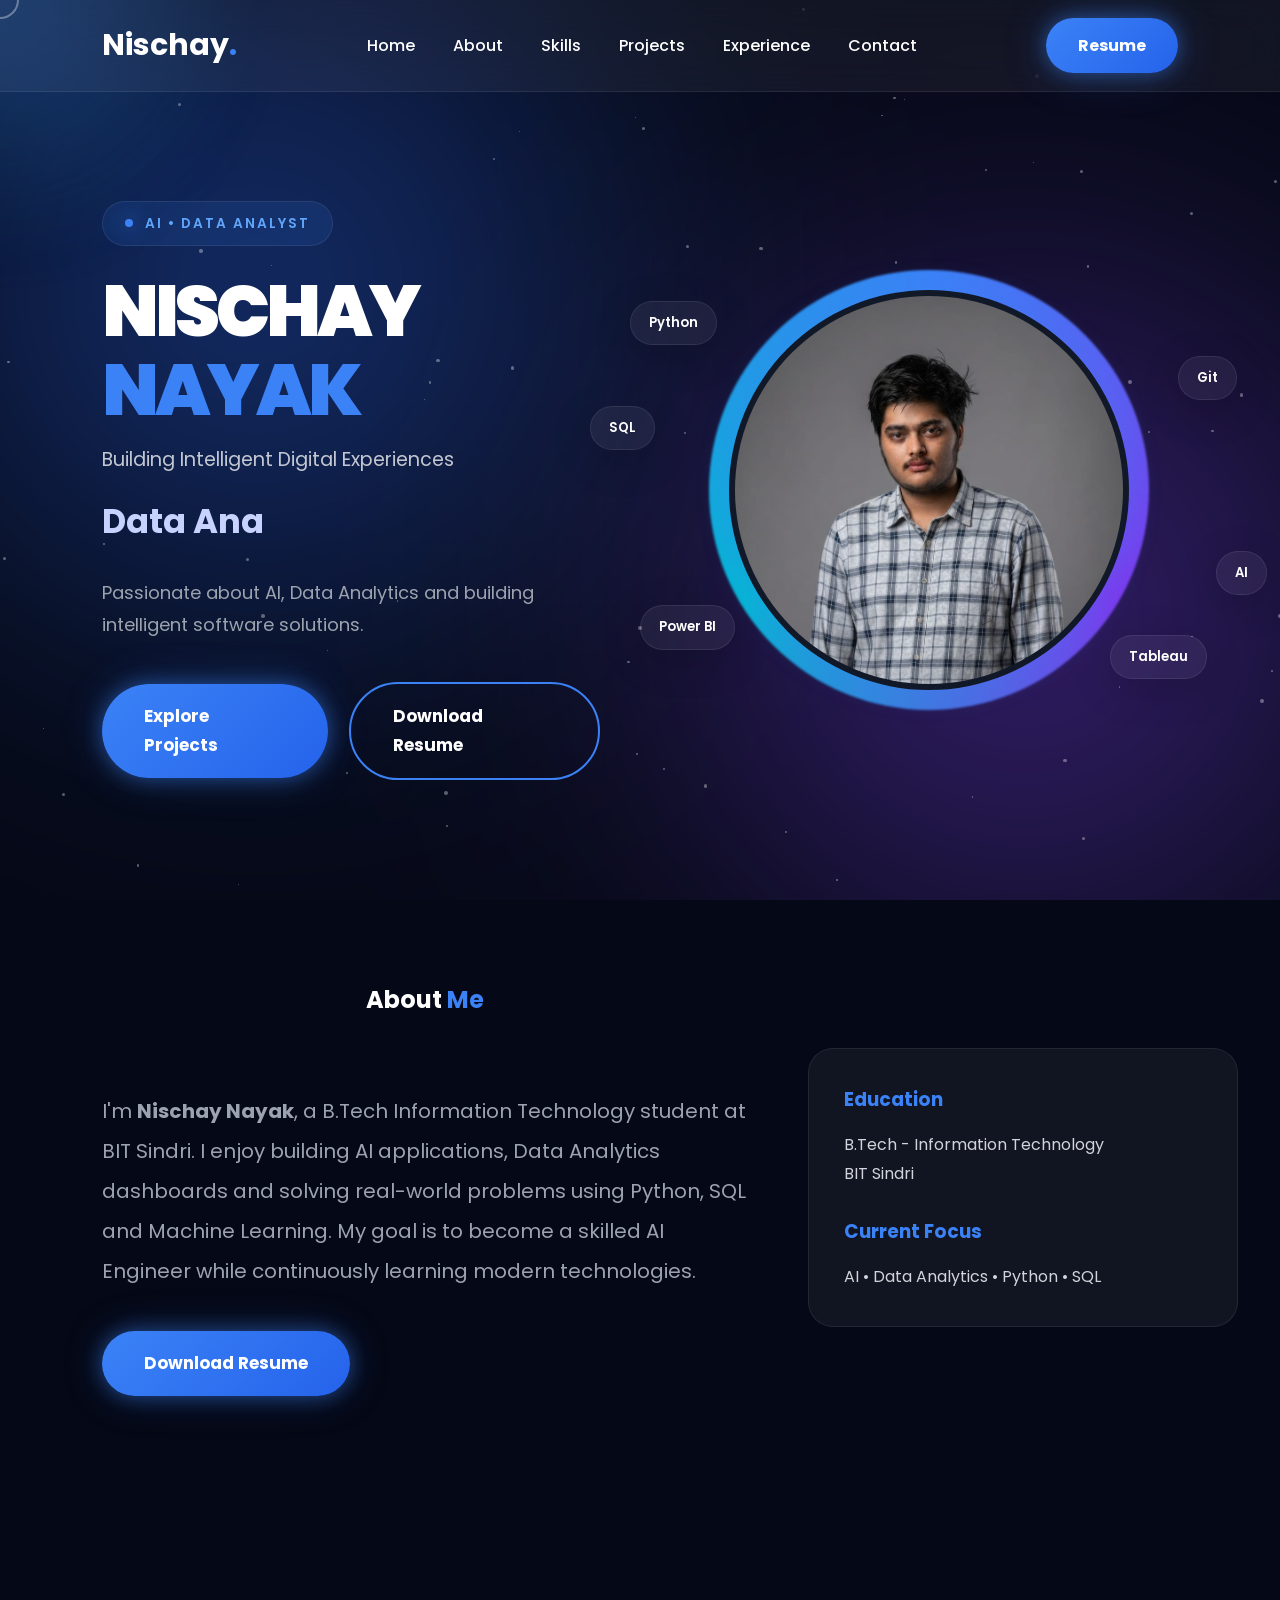
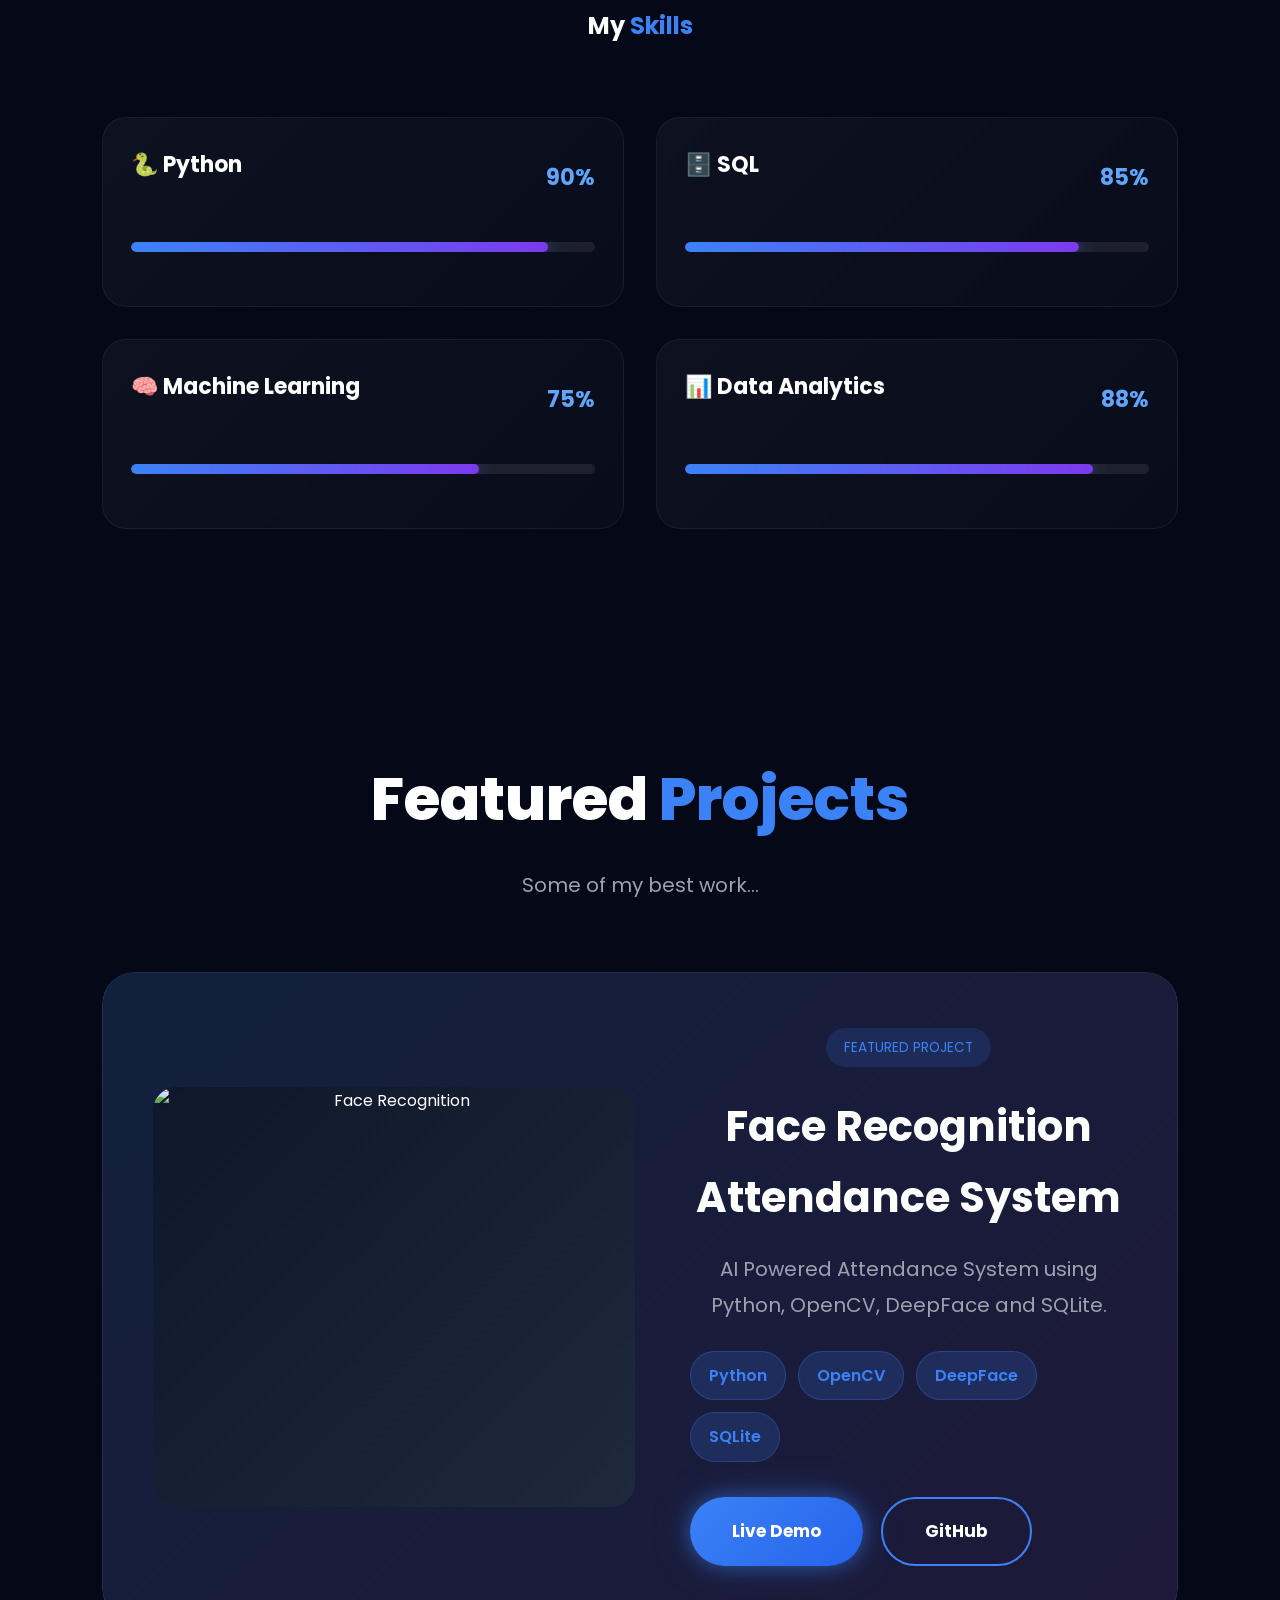
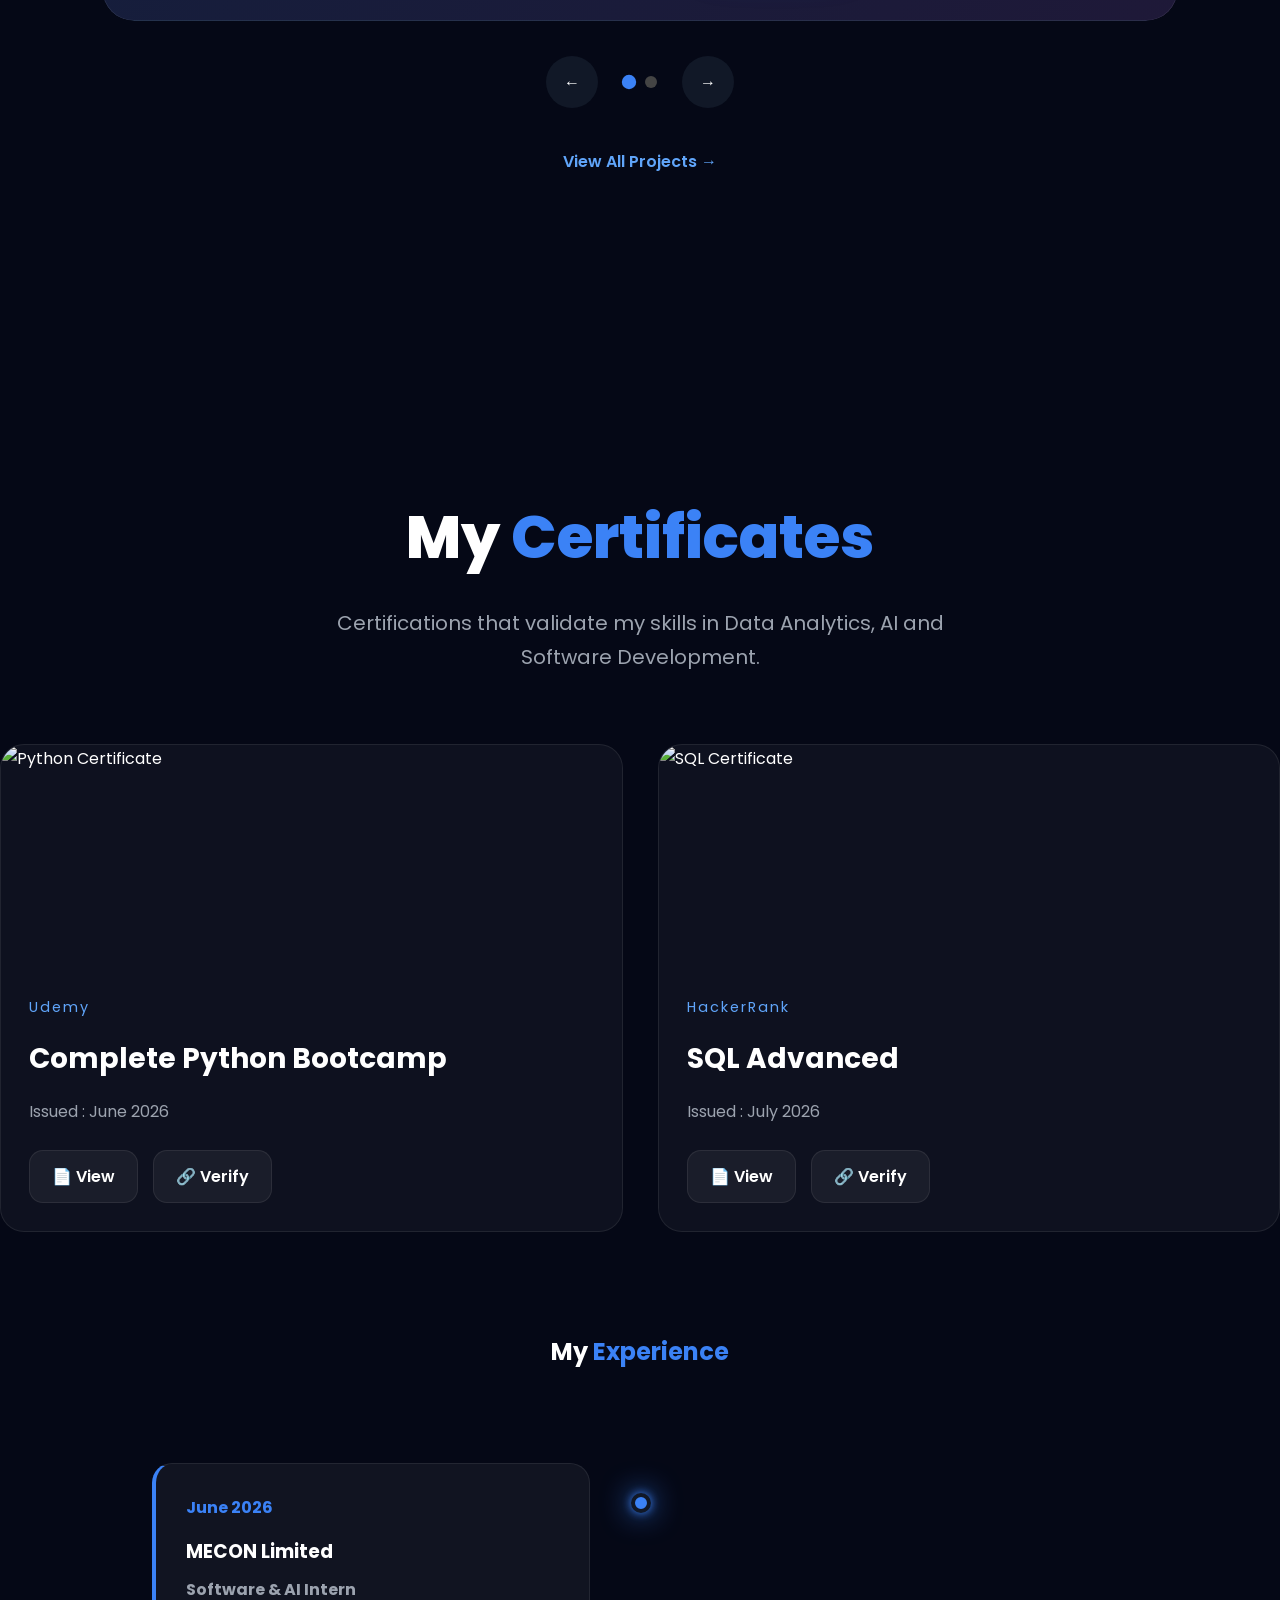
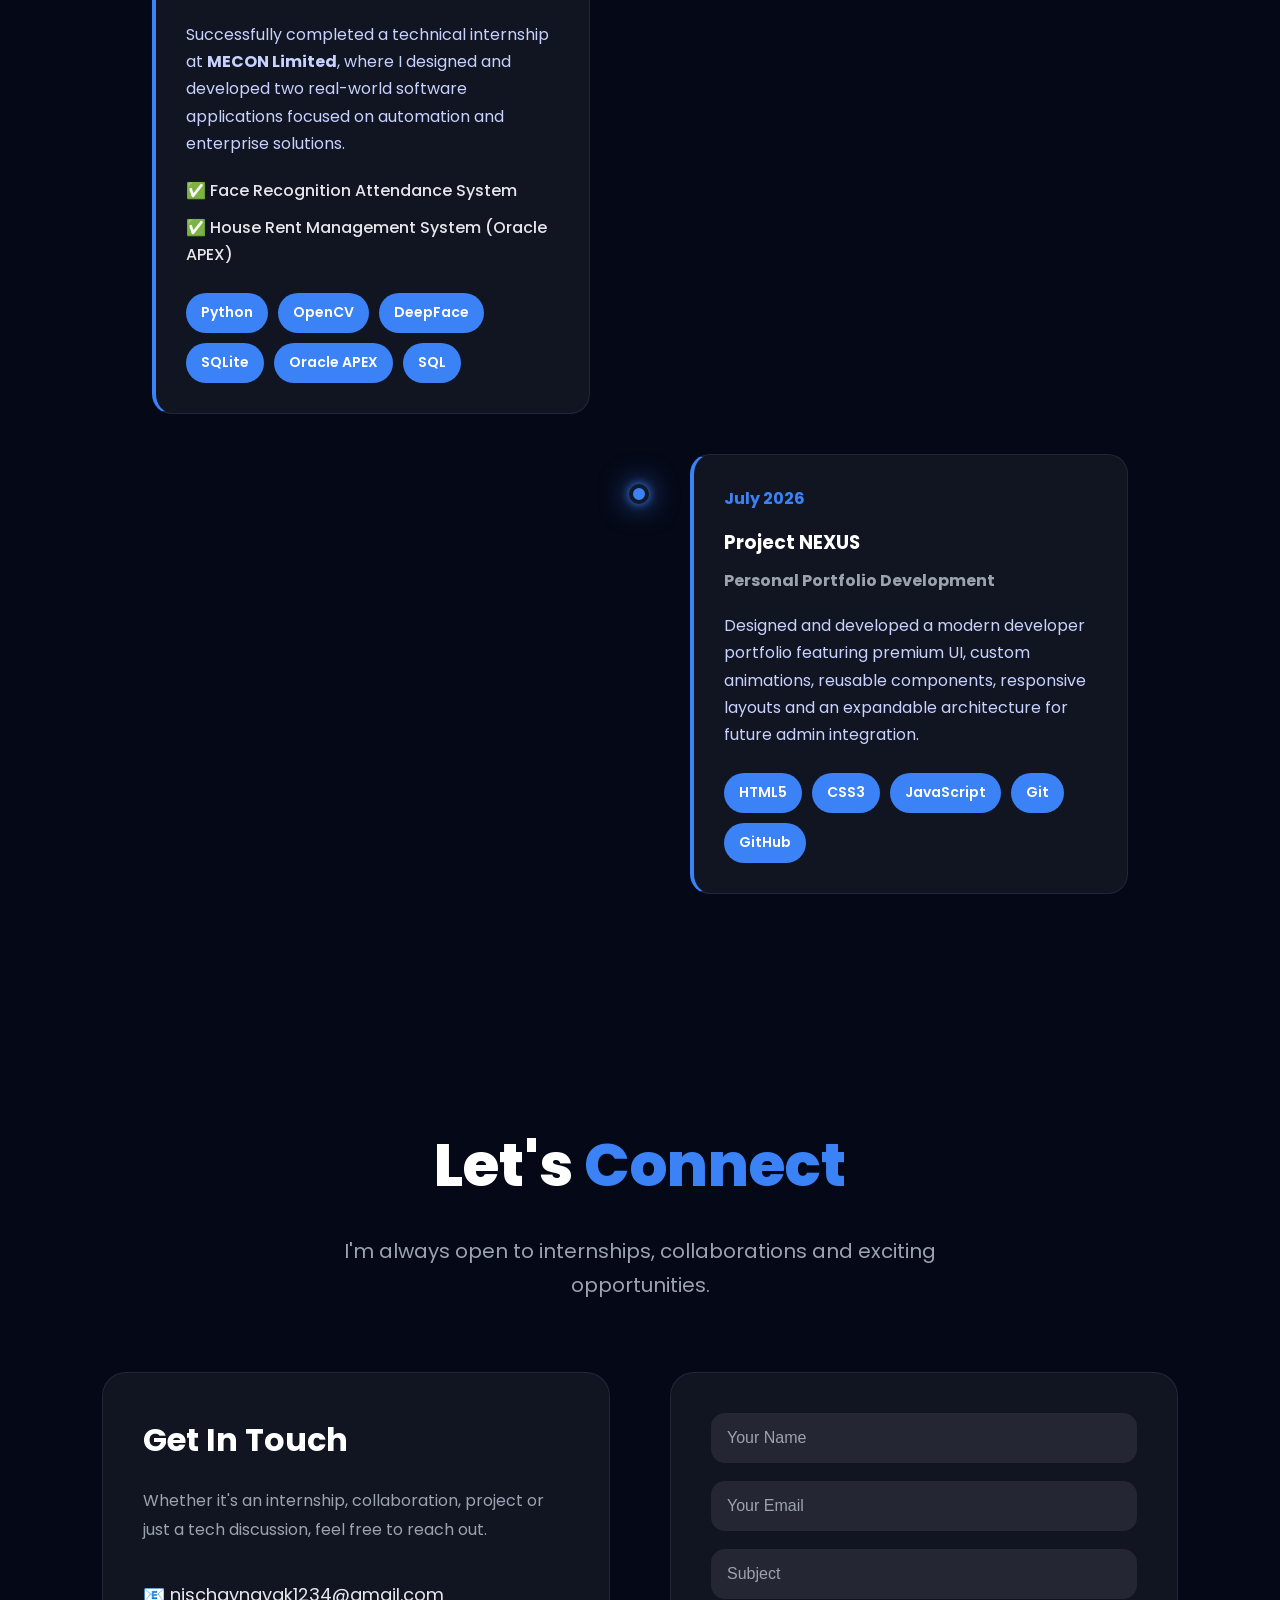
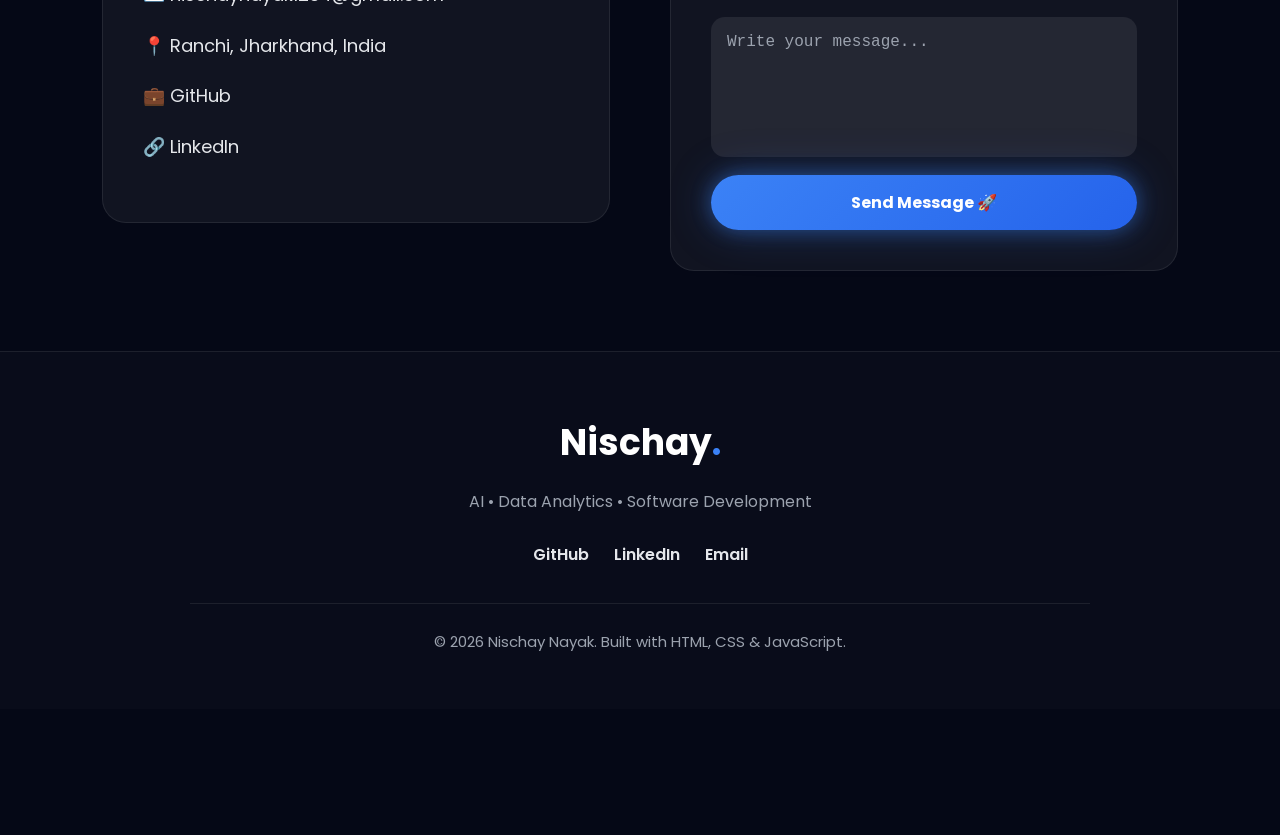
==== commit fd4a0077: "feat: redesign projects section and add certificates showcase" ====
--- a/index.html
+++ b/index.html
@@ -220,6 +220,7 @@
 
         </div>
 
+
     </section>
 
     <!--================ SKILLS ================-->
@@ -304,272 +305,493 @@
 
             </div>
         </div>
+
     </section>
 
-
     <section id="projects" class="projects">
 
         <div class="section-title">
 
-            <h2>Featured <span>Projects</span></h2>
-
-            <p>Some of my best work and real-world applications.</p>
+            <h2>
+
+                Featured <span>Projects</span>
+
+            </h2>
+
+            <p>
+
+                Some of my best work...
+
+            </p>
 
         </div>
 
+        <div class="section-title">
+
+            <div class="featured-projects">
+
+                <div class="slider-window">
+
+                    <div class="slider-track">
+
+                        <!-- Project 1 -->
+                        <article class="featured-slide active">
+
+                            <div class="featured-image">
+                                <img src="assets/projects/face-attendance.png" alt="Face Recognition">
+                            </div>
+
+                            <div class="featured-content">
+
+                                <span class="featured-tag">
+                                    FEATURED PROJECT
+                                </span>
+
+                                <h3>
+                                    Face Recognition Attendance System
+                                </h3>
+
+                                <p>
+                                    AI Powered Attendance System using
+                                    Python, OpenCV, DeepFace and SQLite.
+                                </p>
+
+                                <div class="featured-stack">
+
+                                    <span>Python</span>
+                                    <span>OpenCV</span>
+                                    <span>DeepFace</span>
+                                    <span>SQLite</span>
+
+                                </div>
+
+                                <div class="featured-buttons">
+
+                                    <a href="#" class="primary-btn">
+                                        Live Demo
+                                    </a>
+
+                                    <a href="#" class="secondary-btn">
+                                        GitHub
+                                    </a>
+
+                                </div>
+
+                            </div>
+
+                        </article>
+
+                        <!-- Project 2 -->
+
+                        <article class="featured-slide">
+
+                            <div class="featured-image">
+                                <img src="assets/projects/rent.png" alt="House Rent">
+                            </div>
+
+                            <div class="featured-content">
+
+                                <span class="featured-tag">
+                                    FEATURED PROJECT
+                                </span>
+
+                                <h3>
+                                    House Rent Management System
+                                </h3>
+
+                                <p>
+                                    Oracle APEX based apartment
+                                    management dashboard with analytics.
+                                </p>
+
+                                <div class="featured-stack">
+
+                                    <span>Oracle APEX</span>
+                                    <span>SQL</span>
+                                    <span>Dashboard</span>
+
+                                </div>
+
+                                <div class="featured-buttons">
+
+                                    <a href="#" class="primary-btn">
+                                        Live Demo
+                                    </a>
+
+                                    <a href="#" class="secondary-btn">
+                                        GitHub
+                                    </a>
+
+                                </div>
+
+                            </div>
+
+                        </article>
+
+                    </div>
+
+                </div>
+
+                <div class="slider-controls">
+
+                    <button class="slider-prev">←</button>
+
+                    <div class="slider-dots">
+
+                        <span class="dot active"></span>
+
+                        <span class="dot"></span>
+
+                    </div>
+
+                    <button class="slider-next">→</button>
+
+                </div>
+
+                <div class="view-all-wrapper">
+
+                    <a href="projects.html" class="view-all-btn">
+
+                        View All Projects →
+
+                    </a>
+
+                </div>
+
+            </div>
+
+                </section>
+
+    <!--====================================
+CERTIFICATES
+=====================================-->
+
+    <section class="certificates section" id="certificates">
+
+        <div class="section-title">
+
+            <h2>
+
+                My <span>Certificates</span>
+
+            </h2>
+
+            <p>
+
+                Certifications that validate my skills in Data Analytics,
+                AI and Software Development.
+
+            </p>
+
         </div>
 
-        <div class="projects-grid">
-            <div class="featured-project">
-                <div class="project-card featured" id="featured-project">
-
-                    <div class="project-image">
-
-                        <img src="assets/projects/face-attendance.png" alt="Face Recognition Project">
+        <div class="certificate-grid">
+
+            <!-- Certificate 1 -->
+
+            <div class="certificate-card">
+
+                <div class="certificate-image">
+
+                    <img src="assets/certificates/python.jpg" alt="Python Certificate">
+
+                </div>
+
+                <div class="certificate-content">
+
+                    <span class="issuer">
+
+                        Udemy
+
+                    </span>
+
+                    <h3>
+
+                        Complete Python Bootcamp
+
+                    </h3>
+
+                    <p>
+
+                        Issued : June 2026
+
+                    </p>
+
+                    <div class="certificate-buttons">
+
+                        <a href="assets/certificates/python.pdf" target="_blank" class="certificate-btn">
+
+                            📄 View
+
+                        </a>
+
+                        <a href="#" target="_blank" class="certificate-btn">
+
+                            🔗 Verify
+
+                        </a>
 
                     </div>
 
-                    <div class="project-content">
-
-                        <h3>Face Recognition Attendance System</h3>
+                </div>
+
+            </div>
+
+
+
+            <!-- Certificate 2 -->
+
+            <div class="certificate-card">
+
+                <div class="certificate-image">
+
+                    <img src="assets/certificates/sql.jpg" alt="SQL Certificate">
+
+                </div>
+
+                <div class="certificate-content">
+
+                    <span class="issuer">
+
+                        HackerRank
+
+                    </span>
+
+                    <h3>
+
+                        SQL Advanced
+
+                    </h3>
+
+                    <p>
+
+                        Issued : July 2026
+
+                    </p>
+
+                    <div class="certificate-buttons">
+
+                        <a href="assets/certificates/sql.pdf" target="_blank" class="certificate-btn">
+
+                            📄 View
+
+                        </a>
+
+                        <a href="#" target="_blank" class="certificate-btn">
+
+                            🔗 Verify
+
+                        </a>
+
+                    </div>
+
+                </div>
+
+            </div>
+
+        </div>
+
+            <!--================ EXPERIENCE ================-->
+
+            <section id="experience" class="experience">
+
+                <h2 class="section-title">
+                    My <span>Experience</span>
+                </h2>
+                <div class="timeline-item left">
+
+                    <div class="timeline-dot"></div>
+
+                    <div class="timeline-card">
+
+                        <span class="timeline-year">June 2026</span>
+
+                        <h3>MECON Limited</h3>
+
+                        <h4>Software & AI Intern</h4>
 
                         <p>
-
-                            AI-powered attendance system using DeepFace, OpenCV and SQLite with
-                            real-time face recognition and automatic attendance logging. (approved by MECON)
-
+                            Successfully completed a technical internship at <strong>MECON Limited</strong>,
+                            where I designed and developed two real-world software applications
+                            focused on automation and enterprise solutions.
                         </p>
 
-                        <div class="tech-stack">
+                        <div class="timeline-projects">
+
+                            <div class="project-item">
+                                ✅ Face Recognition Attendance System
+                            </div>
+
+                            <div class="project-item">
+                                ✅ House Rent Management System (Oracle APEX)
+                            </div>
+                        </div>
+
+
+                        <div class="timeline-tech">
 
                             <span>Python</span>
                             <span>OpenCV</span>
                             <span>DeepFace</span>
                             <span>SQLite</span>
+                            <span>Oracle APEX</span>
+                            <span>SQL</span>
 
                         </div>
-
-                        <div class="project-buttons">
-
-                            <a href="#">GitHub</a>
-
-                            <a href="#">Live Demo</a>
+                    </div>
+                </div>
+                <div class="timeline-item right">
+
+                    <div class="timeline-dot"></div>
+
+                    <div class="timeline-card">
+
+                        <span class="timeline-year">July 2026</span>
+
+                        <h3>Project NEXUS</h3>
+
+                        <h4>Personal Portfolio Development</h4>
+
+                        <p>
+                            Designed and developed a modern developer portfolio featuring
+                            premium UI, custom animations, reusable components, responsive
+                            layouts and an expandable architecture for future admin integration.
+                        </p>
+
+                        <div class="timeline-tech">
+
+                            <span>HTML5</span>
+                            <span>CSS3</span>
+                            <span>JavaScript</span>
+                            <span>Git</span>
+                            <span>GitHub</span>
 
                         </div>
 
                     </div>
-                </div>
-            </div>
-            <div class="other-projects">
-
-                <!-- Future Project Cards -->
-
-            </div>
-
-        </div>
-
-    </section>
-    <!--================ EXPERIENCE ================-->
-
-    <section id="experience" class="experience">
-
-        <h2 class="section-title">
-            My <span>Experience</span>
-        </h2>
-        <div class="timeline-item left">
-
-            <div class="timeline-dot"></div>
-
-            <div class="timeline-card">
-
-                <span class="timeline-year">June 2026</span>
-
-                <h3>MECON Limited</h3>
-
-                <h4>Software & AI Intern</h4>
-
-                <p>
-                    Successfully completed a technical internship at <strong>MECON Limited</strong>,
-                    where I designed and developed two real-world software applications
-                    focused on automation and enterprise solutions.
-                </p>
-
-                <div class="timeline-projects">
-
-                    <div class="project-item">
-                        ✅ Face Recognition Attendance System
+
+                </div>
+            </section>
+
+            <section id="contact" class="contact">
+
+                <div class="section-title">
+
+                    <h2>Let's <span>Connect</span></h2>
+
+                    <p>
+                        I'm always open to internships, collaborations and exciting opportunities.
+                    </p>
+
+                </div>
+
+                <div class="contact-container">
+
+                    <div class="contact-info">
+
+                        <h3>Get In Touch</h3>
+
+                        <p>
+                            Whether it's an internship, collaboration, project or just a tech discussion,
+                            feel free to reach out.
+                        </p>
+
+                        <div class="contact-item">
+                            📧 <span>nischaynayak1234@gmail.com</span>
+                        </div>
+
+                        <div class="contact-item">
+                            📍 Ranchi, Jharkhand, India
+                        </div>
+
+                        <div class="contact-item">
+                            💼 <span>GitHub</span>
+                        </div>
+
+                        <div class="contact-item">
+                            🔗 <span>LinkedIn</span>
+                        </div>
+
                     </div>
 
-                    <div class="project-item">
-                        ✅ House Rent Management System (Oracle APEX)
+                    <div class="contact-form">
+
+                        <form>
+
+                            <input type="text" placeholder="Your Name" required>
+
+                            <input type="email" placeholder="Your Email" required>
+
+                            <input type="text" placeholder="Subject">
+
+                            <textarea rows="6" placeholder="Write your message..."></textarea>
+
+                            <button type="submit" class="resume-btn">
+
+                                Send Message 🚀
+
+                            </button>
+
+                        </form>
+
                     </div>
-                </div>
-
-
-                <div class="timeline-tech">
-
-                    <span>Python</span>
-                    <span>OpenCV</span>
-                    <span>DeepFace</span>
-                    <span>SQLite</span>
-                    <span>Oracle APEX</span>
-                    <span>SQL</span>
-
-                </div>
-            </div>
-        </div>
-        <div class="timeline-item right">
-
-            <div class="timeline-dot"></div>
-
-            <div class="timeline-card">
-
-                <span class="timeline-year">July 2026</span>
-
-                <h3>Project NEXUS</h3>
-
-                <h4>Personal Portfolio Development</h4>
-
-                <p>
-                    Designed and developed a modern developer portfolio featuring
-                    premium UI, custom animations, reusable components, responsive
-                    layouts and an expandable architecture for future admin integration.
-                </p>
-
-                <div class="timeline-tech">
-
-                    <span>HTML5</span>
-                    <span>CSS3</span>
-                    <span>JavaScript</span>
-                    <span>Git</span>
-                    <span>GitHub</span>
-
-                </div>
-
-            </div>
-
-        </div>
-    </section>
-
-    <section id="contact" class="contact">
-
-        <div class="section-title">
-
-            <h2>Let's <span>Connect</span></h2>
-
-            <p>
-                I'm always open to internships, collaborations and exciting opportunities.
-            </p>
-
-        </div>
-
-        <div class="contact-container">
-
-            <div class="contact-info">
-
-                <h3>Get In Touch</h3>
-
-                <p>
-                    Whether it's an internship, collaboration, project or just a tech discussion,
-                    feel free to reach out.
-                </p>
-
-                <div class="contact-item">
-                    📧 <span>nischaynayak1234@gmail.com</span>
-                </div>
-
-                <div class="contact-item">
-                    📍 Ranchi, Jharkhand, India
-                </div>
-
-                <div class="contact-item">
-                    💼 <span>GitHub</span>
-                </div>
-
-                <div class="contact-item">
-                    🔗 <span>LinkedIn</span>
-                </div>
-
-            </div>
-
-            <div class="contact-form">
-
-                <form>
-
-                    <input type="text" placeholder="Your Name" required>
-
-                    <input type="email" placeholder="Your Email" required>
-
-                    <input type="text" placeholder="Subject">
-
-                    <textarea rows="6" placeholder="Write your message..."></textarea>
-
-                    <button type="submit" class="resume-btn">
-
-                        Send Message 🚀
-
-                    </button>
-
-                </form>
-
-            </div>
-
-        </div>
-
-    </section>
-
-    <footer class="footer">
-
-        <div class="footer-content">
-
-            <h2>Nischay<span>.</span></h2>
-
-            <p>
-                AI • Data Analytics • Software Development
-            </p>
-
-            <div class="footer-links">
-
-                <a href="#">GitHub</a>
-
-                <a href="#">LinkedIn</a>
-
-                <a href="mailto:nischaynayak1234@gmail.com">Email</a>
-
-            </div>
-
-            <div class="footer-line"></div>
-
-            <p class="copyright">
-                © 2026 Nischay Nayak. Built with HTML, CSS & JavaScript.
-            </p>
-
-        </div>
-
-    </footer>
-
-    <!-- JS -->
-
-    <script src="https://cdn.jsdelivr.net/npm/gsap@3/dist/gsap.min.js"></script>
-
-    <script src="https://cdn.jsdelivr.net/npm/gsap@3/dist/ScrollTrigger.min.js"></script>
-
-    <script src="https://unpkg.com/lenis@1.3.8/dist/lenis.min.js"></script>
-
-    <script src="js/app.js"></script>
-    <script src="js/loader.js"></script>
-    <script src="js/scroll.js"></script>
-    <script src="js/cursor.js"></script>
-    <script src="js/magnetic.js"></script>
-    <script src="js/hero.js"></script>
-    <script src="js/projects.js"></script>
-    <!-- <script src="js/gsap.js"></script> -->
-    <script src="js/typing.js"></script>
-
-
-
-    <!-- Temporary -->
-    <script src="js/script.js"></script>
+
+                </div>
+
+            </section>
+
+            <footer class="footer">
+
+                <div class="footer-content">
+
+                    <h2>Nischay<span>.</span></h2>
+
+                    <p>
+                        AI • Data Analytics • Software Development
+                    </p>
+
+                    <div class="footer-links">
+
+                        <a href="#">GitHub</a>
+
+                        <a href="#">LinkedIn</a>
+
+                        <a href="mailto:nischaynayak1234@gmail.com">Email</a>
+
+                    </div>
+
+                    <div class="footer-line"></div>
+
+                    <p class="copyright">
+                        © 2026 Nischay Nayak. Built with HTML, CSS & JavaScript.
+                    </p>
+
+                </div>
+
+            </footer>
+
+            <!-- JS -->
+
+            <script src="https://cdn.jsdelivr.net/npm/gsap@3/dist/gsap.min.js"></script>
+
+            <script src="https://cdn.jsdelivr.net/npm/gsap@3/dist/ScrollTrigger.min.js"></script>
+
+            <script src="https://unpkg.com/lenis@1.3.8/dist/lenis.min.js"></script>
+
+            <script src="js/app.js"></script>
+            <script src="js/loader.js"></script>
+            <script src="js/scroll.js"></script>
+            <script src="js/cursor.js"></script>
+            <script src="js/magnetic.js"></script>
+            <script src="js/hero.js"></script>
+            <script src="js/projects.js"></script>
+            <!-- <script src="js/gsap.js"></script> -->
+            <script src="js/typing.js"></script>
+
+
+
+            <!-- Temporary -->
+            <script src="js/script.js"></script>
 
 
 
--- a/css/projects.css
+++ b/css/projects.css
@@ -0,0 +1,383 @@
+/*=========================================
+        PROJECTS PAGE
+=========================================*/
+
+.projects-hero{
+
+    min-height:45vh;
+
+    display:flex;
+
+    flex-direction:column;
+
+    justify-content:center;
+
+    align-items:center;
+
+    text-align:center;
+
+    padding-top:140px;
+
+}
+
+.hero-badge{
+
+    padding:10px 22px;
+
+    border-radius:50px;
+
+    background:rgba(59,130,246,.12);
+
+    color:#60A5FA;
+
+    margin-bottom:25px;
+
+    letter-spacing:2px;
+
+    font-size:.85rem;
+
+}
+
+.projects-hero h1{
+
+    font-size:72px;
+
+    margin-bottom:20px;
+
+}
+
+.projects-hero h1 span{
+
+    color:#3B82F6;
+
+}
+
+.projects-hero p{
+
+    max-width:700px;
+
+    color:#9CA3AF;
+
+    line-height:1.8;
+
+    font-size:19px;
+
+}
+
+/* Filters */
+
+.project-filters{
+
+    display:flex;
+
+    justify-content:center;
+
+    gap:18px;
+
+    margin:60px 0;
+
+    flex-wrap:wrap;
+
+}
+
+.project-filters button{
+
+    padding:12px 28px;
+
+    border-radius:50px;
+
+    border:1px solid rgba(255,255,255,.08);
+
+    background:rgba(255,255,255,.04);
+
+    color:white;
+
+    cursor:pointer;
+
+    transition:.35s;
+
+}
+
+.project-filters button:hover,
+
+.project-filters button.active{
+
+    background:#3B82F6;
+
+    transform:translateY(-4px);
+
+    box-shadow:0 0 25px rgba(59,130,246,.35);
+
+}
+
+/* Grid */
+
+.projects-grid-page{
+
+    display:grid;
+
+    grid-template-columns:repeat(auto-fit,minmax(420px,1fr));
+
+    gap:40px;
+
+    margin-bottom:80px;
+
+}
+
+/* Card */
+
+.project-box{
+
+    background:linear-gradient(
+
+        135deg,
+
+        rgba(255,255,255,.05),
+
+        rgba(255,255,255,.02)
+
+    );
+
+    border:1px solid rgba(255,255,255,.08);
+
+    border-radius:28px;
+
+    overflow:hidden;
+
+    transition:.45s;
+
+    backdrop-filter:blur(18px);
+
+}
+
+.project-box:hover{
+
+    transform:translateY(-10px);
+
+    box-shadow:
+
+    0 25px 60px rgba(59,130,246,.18);
+
+}
+
+/* Image */
+
+.project-thumb{
+
+    height:250px;
+
+    background:#111827;
+
+    overflow:hidden;
+
+}
+
+.project-thumb img{
+
+    width:100%;
+
+    height:100%;
+
+    object-fit:cover;
+
+    transition:.5s;
+
+}
+
+.project-box:hover img{
+
+    transform:scale(1.06);
+
+}
+
+/* Content */
+
+.project-info{
+
+    padding:32px;
+
+}
+
+.project-category{
+
+    color:#60A5FA;
+
+    font-size:.85rem;
+
+    letter-spacing:2px;
+
+}
+
+.project-info h2{
+
+    font-size:30px;
+
+    margin:18px 0;
+
+}
+
+.project-info p{
+
+    color:#9CA3AF;
+
+    line-height:1.8;
+
+}
+
+/* Tech */
+
+.project-tech{
+
+    display:flex;
+
+    flex-wrap:wrap;
+
+    gap:10px;
+
+    margin:28px 0;
+
+}
+
+.project-tech span{
+
+    padding:8px 16px;
+
+    border-radius:50px;
+
+    background:rgba(59,130,246,.14);
+
+    border:1px solid rgba(59,130,246,.25);
+
+    transition:.35s;
+
+}
+
+.project-tech span:hover{
+
+    background:#3B82F6;
+
+    transform:translateY(-4px);
+
+}
+
+/* Link */
+
+.project-link{
+
+    display:inline-block;
+
+    color:#60A5FA;
+
+    text-decoration:none;
+
+    font-weight:700;
+
+    transition:.35s;
+
+}
+
+.project-link:hover{
+
+    letter-spacing:1px;
+
+}
+
+/* Coming Soon */
+
+.coming-icon{
+
+    width:100%;
+
+    height:100%;
+
+    display:flex;
+
+    justify-content:center;
+
+    align-items:center;
+
+    font-size:80px;
+
+}
+
+/* Back */
+
+.back-home{
+
+    display:flex;
+
+    justify-content:center;
+
+    margin-bottom:80px;
+
+}
+
+.project-box{
+
+    opacity:1;
+
+    transition:
+
+    opacity .35s,
+
+    transform .35s,
+
+    box-shadow .35s;
+
+}
+
+/*=========================
+PROJECT ACTIONS
+=========================*/
+
+.project-actions{
+
+    display:flex;
+
+    gap:14px;
+
+    flex-wrap:wrap;
+
+    margin-top:30px;
+
+}
+
+.project-action{
+
+    display:flex;
+
+    align-items:center;
+
+    justify-content:center;
+
+    padding:12px 22px;
+
+    border-radius:14px;
+
+    text-decoration:none;
+
+    color:#fff;
+
+    font-weight:600;
+
+    background:rgba(255,255,255,.05);
+
+    border:1px solid rgba(255,255,255,.10);
+
+    transition:.35s ease;
+
+}
+
+.project-action:hover{
+
+    transform:translateY(-5px);
+
+    background:rgba(59,130,246,.18);
+
+    border-color:#3B82F6;
+
+    box-shadow:
+
+        0 0 18px rgba(59,130,246,.30);
+
+}
--- a/css/style.css
+++ b/css/style.css
@@ -152,41 +152,41 @@
 
 }
 
-.resume-btn{
-
-    display:inline-flex;
-
-    align-items:center;
-
-    justify-content:center;
-
-    text-decoration:none;
-
-    padding:14px 32px;
-
-    border-radius:50px;
-
-    background:linear-gradient(135deg,#3B82F6,#2563EB);
-
-    color:#fff;
-
-    font-weight:700;
-
-    transition:.35s ease;
+.resume-btn {
+
+    display: inline-flex;
+
+    align-items: center;
+
+    justify-content: center;
+
+    text-decoration: none;
+
+    padding: 14px 32px;
+
+    border-radius: 50px;
+
+    background: linear-gradient(135deg, #3B82F6, #2563EB);
+
+    color: #fff;
+
+    font-weight: 700;
+
+    transition: .35s ease;
 
     box-shadow:
-        0 0 20px rgba(59,130,246,.45),
-        0 0 45px rgba(59,130,246,.25);
-
-}
-
-.resume-btn:hover{
-
-    transform:translateY(-6px) scale(1.05);
+        0 0 20px rgba(59, 130, 246, .45),
+        0 0 45px rgba(59, 130, 246, .25);
+
+}
+
+.resume-btn:hover {
+
+    transform: translateY(-6px) scale(1.05);
 
     box-shadow:
-        0 0 35px rgba(59,130,246,.8),
-        0 0 80px rgba(59,130,246,.45);
+        0 0 35px rgba(59, 130, 246, .8),
+        0 0 80px rgba(59, 130, 246, .45);
 
 }
 
@@ -382,82 +382,82 @@
         BUTTONS
 =========================================*/
 
-.primary-btn{
-
-    display:inline-flex;
-    align-items:center;
-    justify-content:center;
-
-    padding:18px 42px;
-
-    background:linear-gradient(135deg,#3B82F6,#2563EB);
-
-    color:#fff;
-
-    text-decoration:none;
-
-    border:none;
-
-    border-radius:60px;
-
-    font-size:17px;
-
-    font-weight:700;
-
-    cursor:pointer;
-
-    transition:.35s ease;
+.primary-btn {
+
+    display: inline-flex;
+    align-items: center;
+    justify-content: center;
+
+    padding: 18px 42px;
+
+    background: linear-gradient(135deg, #3B82F6, #2563EB);
+
+    color: #fff;
+
+    text-decoration: none;
+
+    border: none;
+
+    border-radius: 60px;
+
+    font-size: 17px;
+
+    font-weight: 700;
+
+    cursor: pointer;
+
+    transition: .35s ease;
 
     box-shadow:
-        0 0 20px rgba(59,130,246,.45),
-        0 0 40px rgba(59,130,246,.25);
-
-}
-
-.primary-btn:hover{
-
-    transform:translateY(-8px) scale(1.05);
+        0 0 20px rgba(59, 130, 246, .45),
+        0 0 40px rgba(59, 130, 246, .25);
+
+}
+
+.primary-btn:hover {
+
+    transform: translateY(-8px) scale(1.05);
 
     box-shadow:
-        0 0 35px rgba(59,130,246,.8),
-        0 0 80px rgba(59,130,246,.45),
-        0 0 120px rgba(59,130,246,.25);
-
-}
-
-.secondary-btn{
-
-    display:inline-flex;
-    align-items:center;
-    justify-content:center;
-
-    padding:18px 42px;
-
-    border:2px solid #3B82F6;
-
-    border-radius:60px;
-
-    color:#fff;
-
-    text-decoration:none;
-
-    font-size:17px;
-
-    font-weight:700;
-
-    transition:.35s ease;
-
-}
-
-.secondary-btn:hover{
-
-    background:#3B82F6;
-
-    transform:translateY(-8px);
+        0 0 35px rgba(59, 130, 246, .8),
+        0 0 80px rgba(59, 130, 246, .45),
+        0 0 120px rgba(59, 130, 246, .25);
+
+}
+
+.secondary-btn {
+
+    display: inline-flex;
+    align-items: center;
+    justify-content: center;
+
+    padding: 18px 42px;
+
+    border: 2px solid #3B82F6;
+
+    border-radius: 60px;
+
+    color: #fff;
+
+    text-decoration: none;
+
+    font-size: 17px;
+
+    font-weight: 700;
+
+    transition: .35s ease;
+
+}
+
+.secondary-btn:hover {
+
+    background: #3B82F6;
+
+    transform: translateY(-8px);
 
     box-shadow:
-        0 0 35px rgba(59,130,246,.8),
-        0 0 80px rgba(59,130,246,.4);
+        0 0 35px rgba(59, 130, 246, .8),
+        0 0 80px rgba(59, 130, 246, .4);
 
 }
 
@@ -575,57 +575,55 @@
 
 }
 
-.skills-grid{
-
-    display:grid;
-
-    grid-template-columns:repeat(2,1fr);
-
-    gap:32px;
-
-    margin-top:70px;
-
-}
-
-.skill-card{
-
-    position:relative;
-
-    padding:28px;
-
-    min-height:190px;
-
-    border-radius:24px;
-
-    background:linear-gradient(
-        135deg,
-        rgba(255,255,255,.04),
-        rgba(255,255,255,.02)
-    );
-
-    border:1px solid rgba(255,255,255,.06);
-
-    backdrop-filter:blur(14px);
-
-    overflow:hidden;
+.skills-grid {
+
+    display: grid;
+
+    grid-template-columns: repeat(2, 1fr);
+
+    gap: 32px;
+
+    margin-top: 70px;
+
+}
+
+.skill-card {
+
+    position: relative;
+
+    padding: 28px;
+
+    min-height: 190px;
+
+    border-radius: 24px;
+
+    background: linear-gradient(135deg,
+            rgba(255, 255, 255, .04),
+            rgba(255, 255, 255, .02));
+
+    border: 1px solid rgba(255, 255, 255, .06);
+
+    backdrop-filter: blur(14px);
+
+    overflow: hidden;
 
     transition:
-    transform .45s cubic-bezier(.22,1,.36,1),
-    border-color .35s ease,
-    box-shadow .35s ease;
+        transform .45s cubic-bezier(.22, 1, .36, 1),
+        border-color .35s ease,
+        box-shadow .35s ease;
 
     will-change: transform;
 
 }
 
-.skill-card:hover{
+.skill-card:hover {
 
     transform: translateY(-6px);
 
-    border-color: rgba(59,130,246,.20);
+    border-color: rgba(59, 130, 246, .20);
 
     box-shadow:
-        0 10px 22px rgba(59,130,246,.12);
+        0 10px 22px rgba(59, 130, 246, .12);
 
 }
 
@@ -661,43 +659,39 @@
 
 }
 
-.skill-card::before{
-
-content:"";
-
-position:absolute;
-
-top:0;
-
-left:-120%;
-
-width:80px;
-
-height:100%;
-
-background:
-
-linear-gradient(
-
-90deg,
-
-transparent,
-
-rgba(255,255,255,.15),
-
-transparent
-
-);
-
-transform:skewX(-20deg);
-
-transition:.7s;
-
-}
-
-.skill-card:hover::before{
-
-left:120%;
+.skill-card::before {
+
+    content: "";
+
+    position: absolute;
+
+    top: 0;
+
+    left: -120%;
+
+    width: 80px;
+
+    height: 100%;
+
+    background:
+
+        linear-gradient(90deg,
+
+            transparent,
+
+            rgba(255, 255, 255, .15),
+
+            transparent);
+
+    transform: skewX(-20deg);
+
+    transition: .7s;
+
+}
+
+.skill-card:hover::before {
+
+    left: 120%;
 
 }
 
@@ -729,19 +723,19 @@
 
 }
 
-.progress{
-
-    width:100%;
-
-    height:10px;
-
-    margin-top:34px;
-
-    background:rgba(255,255,255,.08);
-
-    border-radius:20px;
-
-    overflow:hidden;
+.progress {
+
+    width: 100%;
+
+    height: 10px;
+
+    margin-top: 34px;
+
+    background: rgba(255, 255, 255, .08);
+
+    border-radius: 20px;
+
+    overflow: hidden;
 
 }
 
@@ -806,6 +800,335 @@
 /*=========================================
             PROJECTS
 =========================================*/
+
+/*=========================================
+        FEATURED PROJECT SLIDER
+=========================================*/
+
+.featured-projects {
+
+    margin-top: 70px;
+
+}
+
+.slider-window {
+
+    overflow: hidden;
+
+    border-radius: 32px;
+
+    transition:
+        transform .45s cubic-bezier(.22, 1, .36, 1),
+        box-shadow .45s ease;
+
+}
+
+.slider-window:hover {
+
+    transform: translateY(-10px);
+
+    box-shadow:
+
+        0 22px 55px rgba(59, 130, 246, .18),
+
+        0 0 70px rgba(59, 130, 246, .08);
+
+}
+
+.slider-track {
+
+    display: flex;
+
+    transition: transform .8s cubic-bezier(.22, 1, .36, 1);
+
+}
+
+.featured-slide {
+
+    min-width: 100%;
+
+    display: grid;
+
+    grid-template-columns: 1.05fr .95fr;
+
+    gap: 55px;
+
+    align-items: center;
+
+    padding: 50px;
+
+    position: relative;
+
+    border-radius: 32px;
+
+    background:
+        linear-gradient(135deg,
+            rgba(18, 34, 64, .95),
+            rgba(32, 26, 58, .95));
+
+    border: 1px solid rgba(255, 255, 255, .08);
+
+    backdrop-filter: blur(18px);
+
+    border: 1px solid rgba(255, 255, 255, .08);
+
+    backdrop-filter: blur(18px);
+
+    transition:
+        transform .45s cubic-bezier(.22, 1, .36, 1),
+        box-shadow .45s ease,
+        border-color .45s ease;
+
+}
+
+.featured-slide:hover {
+
+    transform: translateY(-8px);
+
+    border-color: rgba(59, 130, 246, .25);
+
+    box-shadow:
+        0 20px 45px rgba(59, 130, 246, .18);
+
+}
+
+
+.featured-slide:hover::before {
+
+    opacity: 1;
+
+}
+
+
+.featured-image{
+
+    width:100%;
+    height:420px;
+
+    border-radius:24px;
+
+    overflow:hidden;
+
+    background:linear-gradient(
+        135deg,
+        #0f172a,
+        #1e293b
+    );
+
+    display:flex;
+
+    justify-content:center;
+
+    align-items:center;
+
+}
+
+.featured-image img{
+
+    width:100%;
+    height:100%;
+
+    object-fit:cover;
+
+    display:block;
+
+}
+
+.featured-slide:hover img {
+
+    transform: scale(1.05);
+
+}
+
+.featured-tag {
+
+    display: inline-block;
+
+    padding: 8px 18px;
+
+    border-radius: 50px;
+
+    background: rgba(59, 130, 246, .15);
+
+    color: #60A5FA;
+
+    font-size: .85rem;
+
+    margin-bottom: 25px;
+
+}
+
+.featured-content h3 {
+
+    font-size: 2.6rem;
+
+    color: #fff;
+
+    font-weight: 700;
+
+    margin-bottom: 18px;
+
+}
+
+.featured-content p {
+
+    color: #b8c0d0;
+
+    line-height: 1.8;
+
+    font-size: 17px;
+
+    margin-bottom: 28px;
+
+}
+
+.featured-stack {
+
+    display: flex;
+
+    flex-wrap: wrap;
+
+    gap: 12px;
+
+    margin-bottom: 35px;
+
+}
+
+.featured-stack span{
+
+    padding:10px 18px;
+
+    border-radius:50px;
+
+    background:rgba(59,130,246,.18);
+
+    border:1px solid rgba(59,130,246,.28);
+
+    color:#fff;
+
+    font-weight:600;
+
+}
+
+.featured-stack span:hover{
+
+    background:#3B82F6;
+
+    color:#fff;
+
+    transform:translateY(-3px);
+
+    box-shadow:0 0 20px rgba(59,130,246,.45);
+
+}
+
+.featured-buttons {
+
+    display: flex;
+
+    gap: 18px;
+
+    margin-top:25px;
+
+}
+
+.slider-controls {
+
+    display: flex;
+
+    justify-content: center;
+
+    align-items: center;
+
+    gap: 25px;
+
+    margin-top: 35px;
+
+}
+
+.slider-prev,
+.slider-next {
+
+    width: 52px;
+
+    height: 52px;
+
+    border: none;
+
+    border-radius: 50%;
+
+    cursor: pointer;
+
+    background: #111827;
+
+    color: white;
+
+    transition: .3s;
+
+}
+
+.slider-prev:hover,
+.slider-next:hover {
+
+    background: #3B82F6;
+
+}
+
+.slider-dots {
+
+    display: flex;
+
+    gap: 10px;
+
+}
+
+.dot {
+
+    width: 12px;
+
+    height: 12px;
+
+    border-radius: 50%;
+
+    background: #444;
+
+    transition: .3s;
+
+}
+
+.dot.active {
+
+    background: #3B82F6;
+
+    transform: scale(1.2);
+
+}
+
+.view-all-wrapper {
+
+    text-align: center;
+
+    margin-top: 40px;
+
+}
+
+.view-all-btn {
+
+    color: #60A5FA;
+
+    text-decoration: none;
+
+    font-weight: 600;
+
+    transition: .35s;
+
+}
+
+.view-all-btn:hover {
+
+    letter-spacing: 1px;
+
+}
 
 .projects {
 
@@ -1602,180 +1925,321 @@
 
 }
 
-@media (max-width:600px){
+@media (max-width:600px) {
 
     /* ================= NAVBAR ================= */
 
-    .navbar{
-
-        padding:15px 6%;
-
-    }
-
-    .logo{
-
-        font-size:2.2rem;
-
-    }
-
-    .nav-links{
-
-        display:none;
-
-    }
-
-    .resume-btn{
-
-        padding:12px 24px;
-
-        font-size:15px;
+    .navbar {
+
+        padding: 15px 6%;
+
+    }
+
+    .logo {
+
+        font-size: 2.2rem;
+
+    }
+
+    .nav-links {
+
+        display: none;
+
+    }
+
+    .resume-btn {
+
+        padding: 12px 24px;
+
+        font-size: 15px;
 
     }
 
     /* ================= HERO ================= */
 
-    .hero{
-
-        flex-direction:column-reverse;
-
-        text-align:center;
-
-        padding:120px 6% 60px;
-
-        gap:40px;
-
-        min-height:auto;
-
-    }
-
-    .hero-left{
-
-        text-align:center;
-
-    }
-
-    .hero h1{
-
-        font-size:42px;
-
-        line-height:1.2;
-
-    }
-
-    .hero h2{
-
-        font-size:24px;
-
-        justify-content:center;
-
-    }
-
-    .hero-text{
-
-        font-size:18px;
-
-        max-width:100%;
-
-        margin:20px auto 30px;
-
-    }
-
-    .hero-buttons{
-
-        flex-direction:column;
-
-        align-items:center;
-
-        gap:18px;
+    .hero {
+
+        flex-direction: column-reverse;
+
+        text-align: center;
+
+        padding: 120px 6% 60px;
+
+        gap: 40px;
+
+        min-height: auto;
+
+    }
+
+    .hero-left {
+
+        text-align: center;
+
+    }
+
+    .hero h1 {
+
+        font-size: 42px;
+
+        line-height: 1.2;
+
+    }
+
+    .hero h2 {
+
+        font-size: 24px;
+
+        justify-content: center;
+
+    }
+
+    .hero-text {
+
+        font-size: 18px;
+
+        max-width: 100%;
+
+        margin: 20px auto 30px;
+
+    }
+
+    .hero-buttons {
+
+        flex-direction: column;
+
+        align-items: center;
+
+        gap: 18px;
 
     }
 
     .primary-btn,
-    .secondary-btn{
-
-        width:100%;
-
-        max-width:300px;
-
-        text-align:center;
+    .secondary-btn {
+
+        width: 100%;
+
+        max-width: 300px;
+
+        text-align: center;
 
     }
 
     /* ================= PROFILE ================= */
 
-    .profile-wrapper{
-
-        width:260px;
-
-        height:260px;
-
-    }
-
-    .profile-ring{
-
-        width:280px;
-
-        height:280px;
-
-    }
-
-    .profile-circle{
-
-        width:240px;
-
-        height:240px;
+    .profile-wrapper {
+
+        width: 260px;
+
+        height: 260px;
+
+    }
+
+    .profile-ring {
+
+        width: 280px;
+
+        height: 280px;
+
+    }
+
+    .profile-circle {
+
+        width: 240px;
+
+        height: 240px;
 
     }
 
     /* ================= TITLES ================= */
 
-    .section-title h2{
-
-        font-size:40px;
-
-    }
-
-    .section-title p{
-
-        font-size:18px;
-
-    }
-
-}
-.quick-action{
-
-    display:flex;
-    align-items:center;
-    justify-content:center;
-
-    padding:14px 28px;
-
-    border-radius:50px;
-
-    background:linear-gradient(135deg,#3B82F6,#2563EB);
-
-    color:#fff;
-
-    text-decoration:none;
-
-    font-weight:700;
-
-    font-size:17px;
-
-    transition:.35s ease;
+    .section-title h2 {
+
+        font-size: 40px;
+
+    }
+
+    .section-title p {
+
+        font-size: 18px;
+
+    }
+
+}
+
+.quick-action {
+
+    display: flex;
+    align-items: center;
+    justify-content: center;
+
+    padding: 14px 28px;
+
+    border-radius: 50px;
+
+    background: linear-gradient(135deg, #3B82F6, #2563EB);
+
+    color: #fff;
+
+    text-decoration: none;
+
+    font-weight: 700;
+
+    font-size: 17px;
+
+    transition: .35s ease;
 
     box-shadow:
-        0 0 20px rgba(59,130,246,.45),
-        0 0 45px rgba(59,130,246,.25);
-
-}
-
-.quick-action:hover{
-
-    transform:translateY(-6px) scale(1.05);
+        0 0 20px rgba(59, 130, 246, .45),
+        0 0 45px rgba(59, 130, 246, .25);
+
+}
+
+.quick-action:hover {
+
+    transform: translateY(-6px) scale(1.05);
 
     box-shadow:
-        0 0 35px rgba(59,130,246,.8),
-        0 0 80px rgba(59,130,246,.45);
+        0 0 35px rgba(59, 130, 246, .8),
+        0 0 80px rgba(59, 130, 246, .45);
+
+}
+
+/*==================================
+CERTIFICATES
+==================================*/
+
+.certificate-grid{
+
+display:grid;
+
+grid-template-columns:repeat(auto-fit,minmax(360px,1fr));
+
+gap:35px;
+
+margin-top:60px;
+
+}
+
+.certificate-card{
+
+background:rgba(255,255,255,.04);
+
+border:1px solid rgba(255,255,255,.08);
+
+border-radius:24px;
+
+overflow:hidden;
+
+backdrop-filter:blur(18px);
+
+transition:.4s ease;
+
+}
+
+.certificate-card:hover{
+
+transform:translateY(-8px);
+
+border-color:#3B82F6;
+
+box-shadow:0 15px 45px rgba(59,130,246,.22);
+
+}
+
+.certificate-image{
+
+height:220px;
+
+overflow:hidden;
+
+}
+
+.certificate-image img{
+
+width:100%;
+
+height:100%;
+
+object-fit:cover;
+
+transition:.4s;
+
+}
+
+.certificate-card:hover img{
+
+transform:scale(1.05);
+
+}
+
+.certificate-content{
+
+padding:28px;
+
+}
+
+.issuer{
+
+color:#60A5FA;
+
+font-size:.9rem;
+
+letter-spacing:2px;
+
+}
+
+.certificate-content h3{
+
+margin:15px 0;
+
+font-size:28px;
+
+}
+
+.certificate-content p{
+
+color:#9CA3AF;
+
+margin-bottom:25px;
+
+}
+
+.certificate-buttons{
+
+display:flex;
+
+gap:15px;
+
+flex-wrap:wrap;
+
+}
+
+.certificate-btn{
+
+padding:12px 22px;
+
+border-radius:14px;
+
+text-decoration:none;
+
+color:white;
+
+background:rgba(255,255,255,.05);
+
+border:1px solid rgba(255,255,255,.08);
+
+transition:.35s;
+
+font-weight:600;
+
+}
+
+.certificate-btn:hover{
+
+background:#3B82F6;
+
+transform:translateY(-4px);
+
+box-shadow:0 0 20px rgba(59,130,246,.35);
 
 }
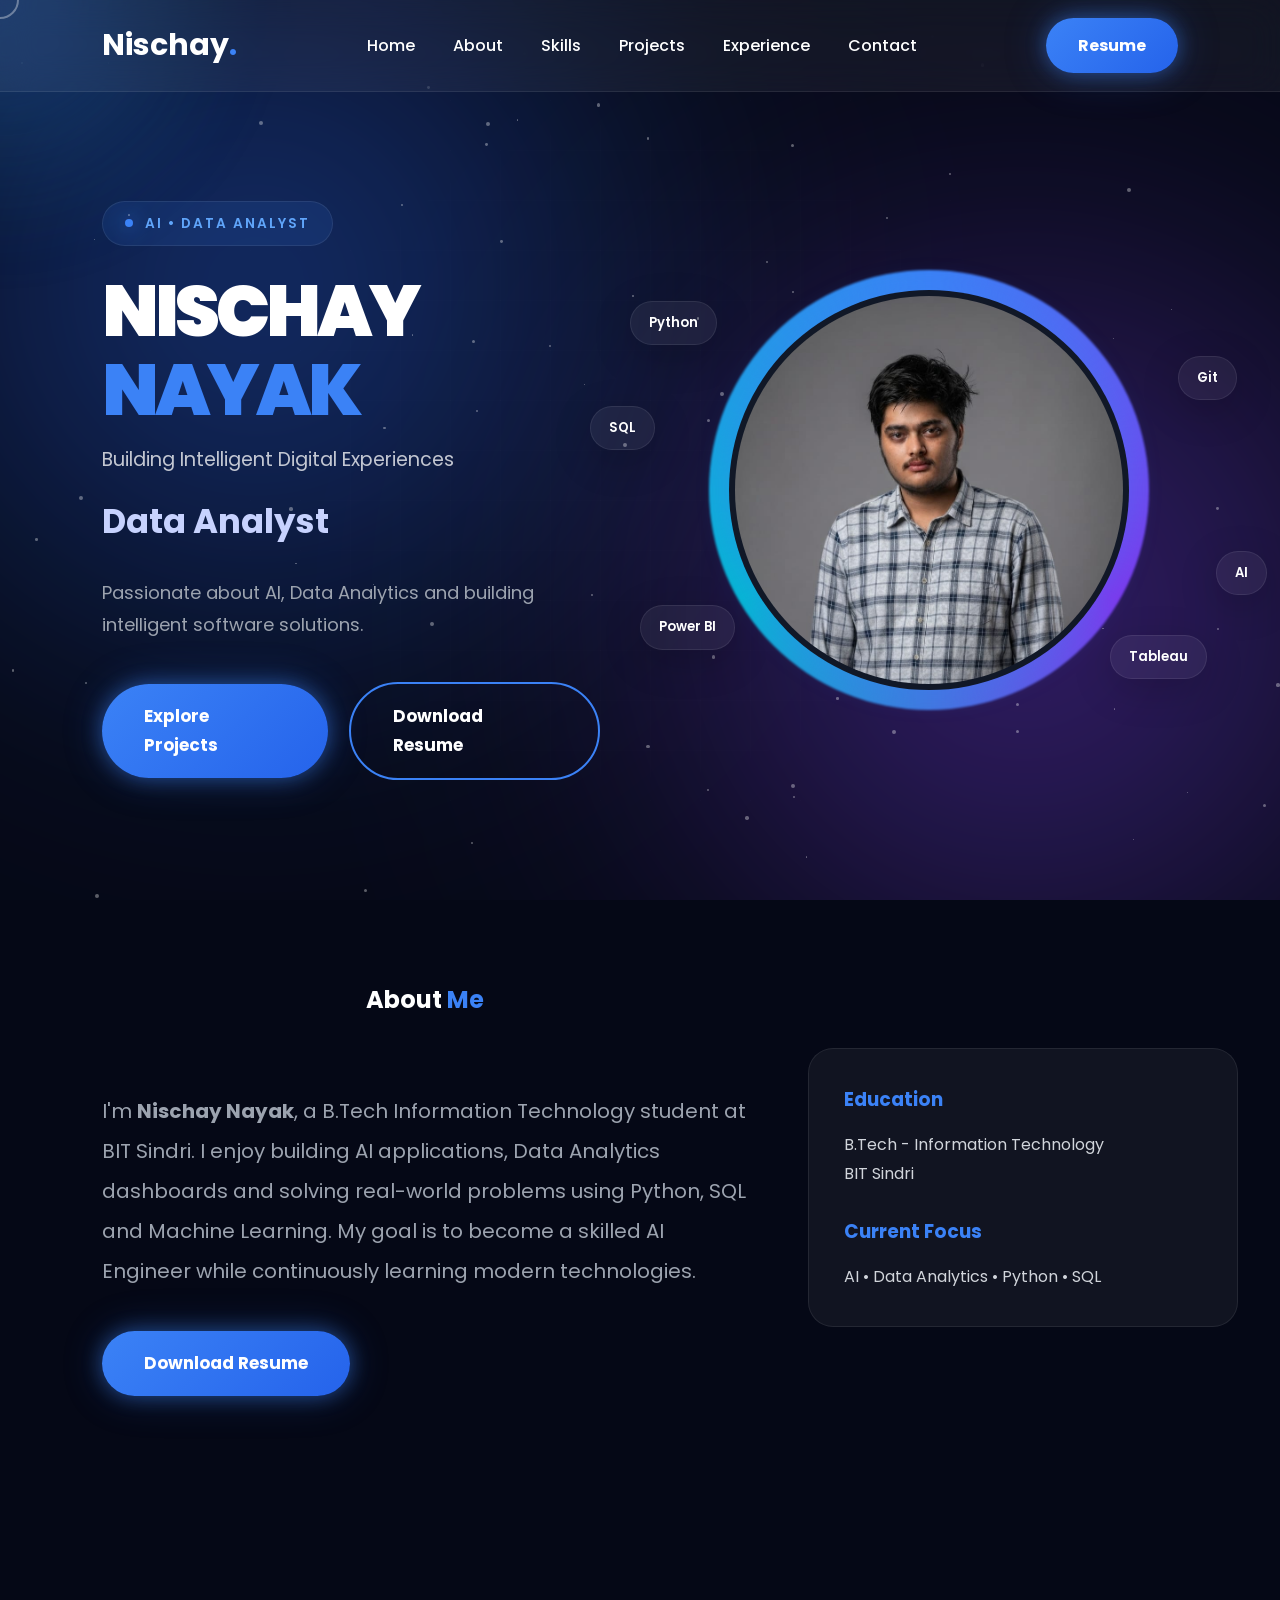
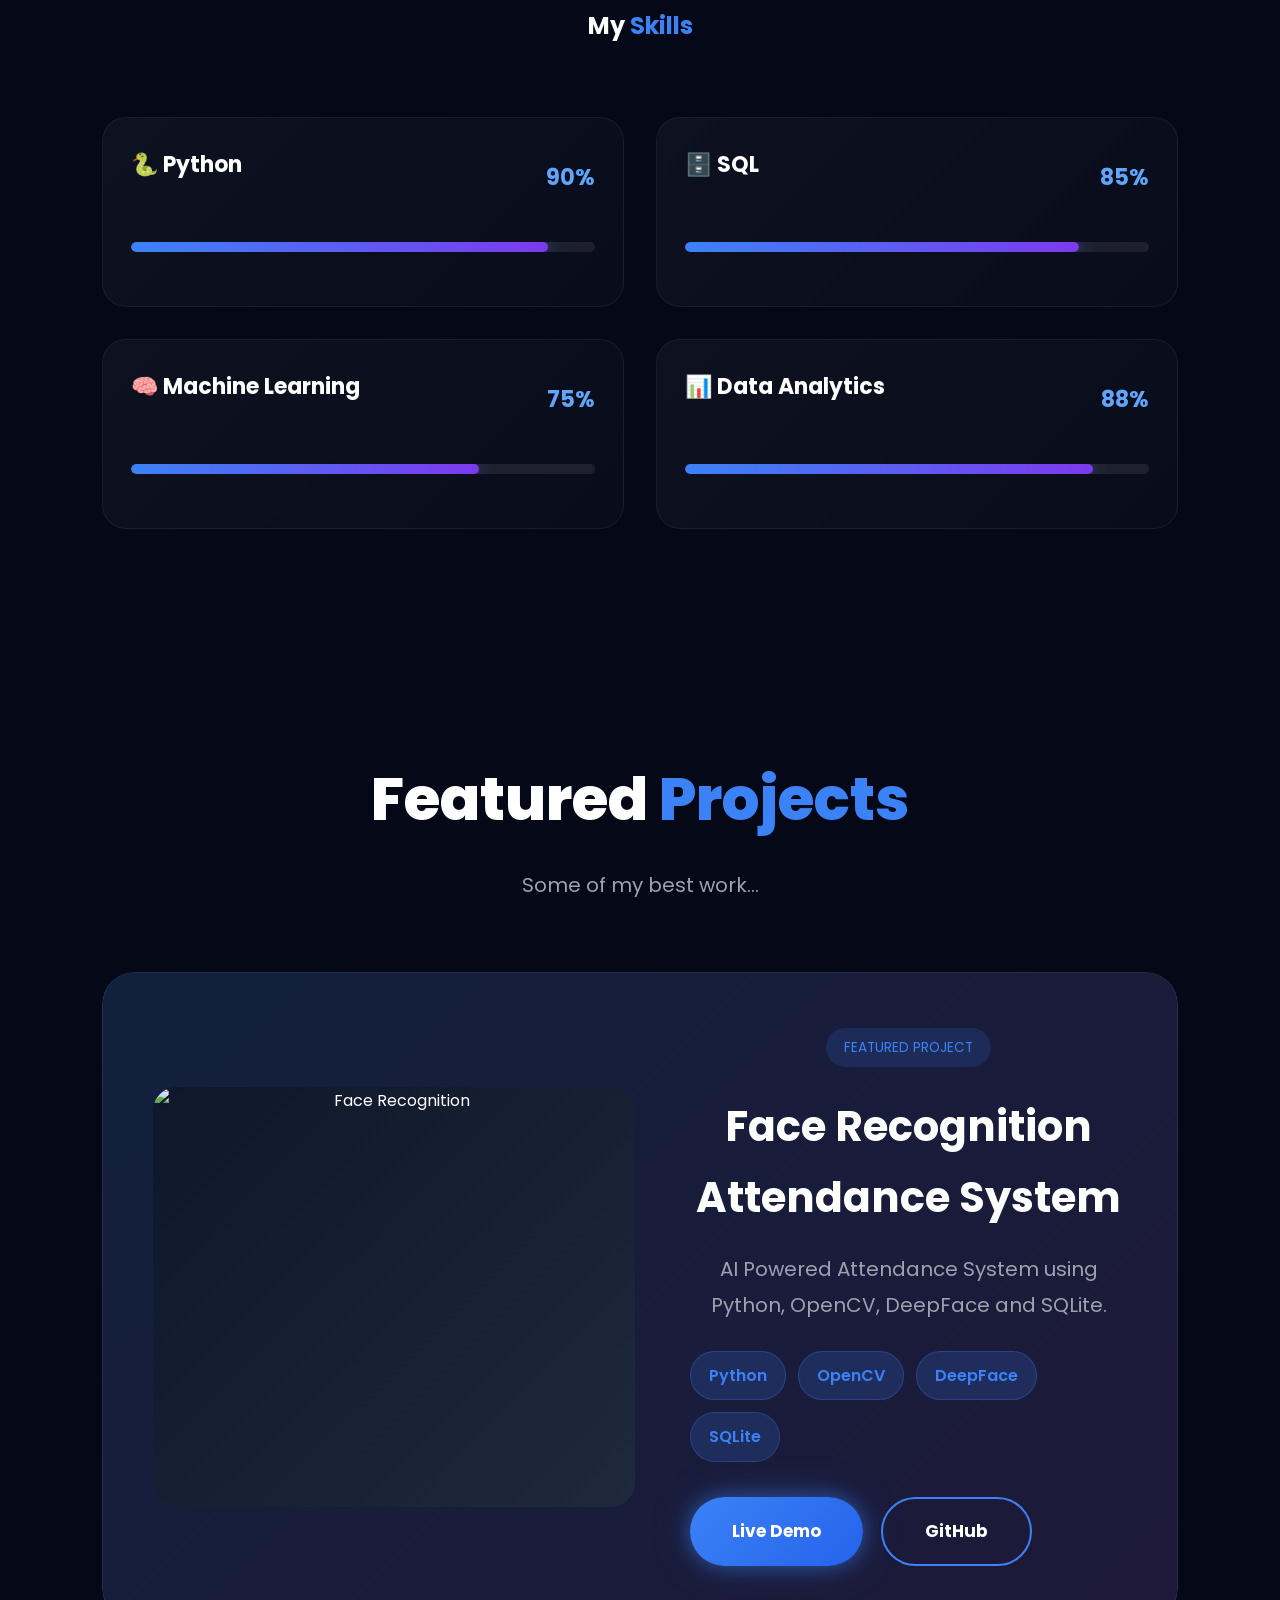
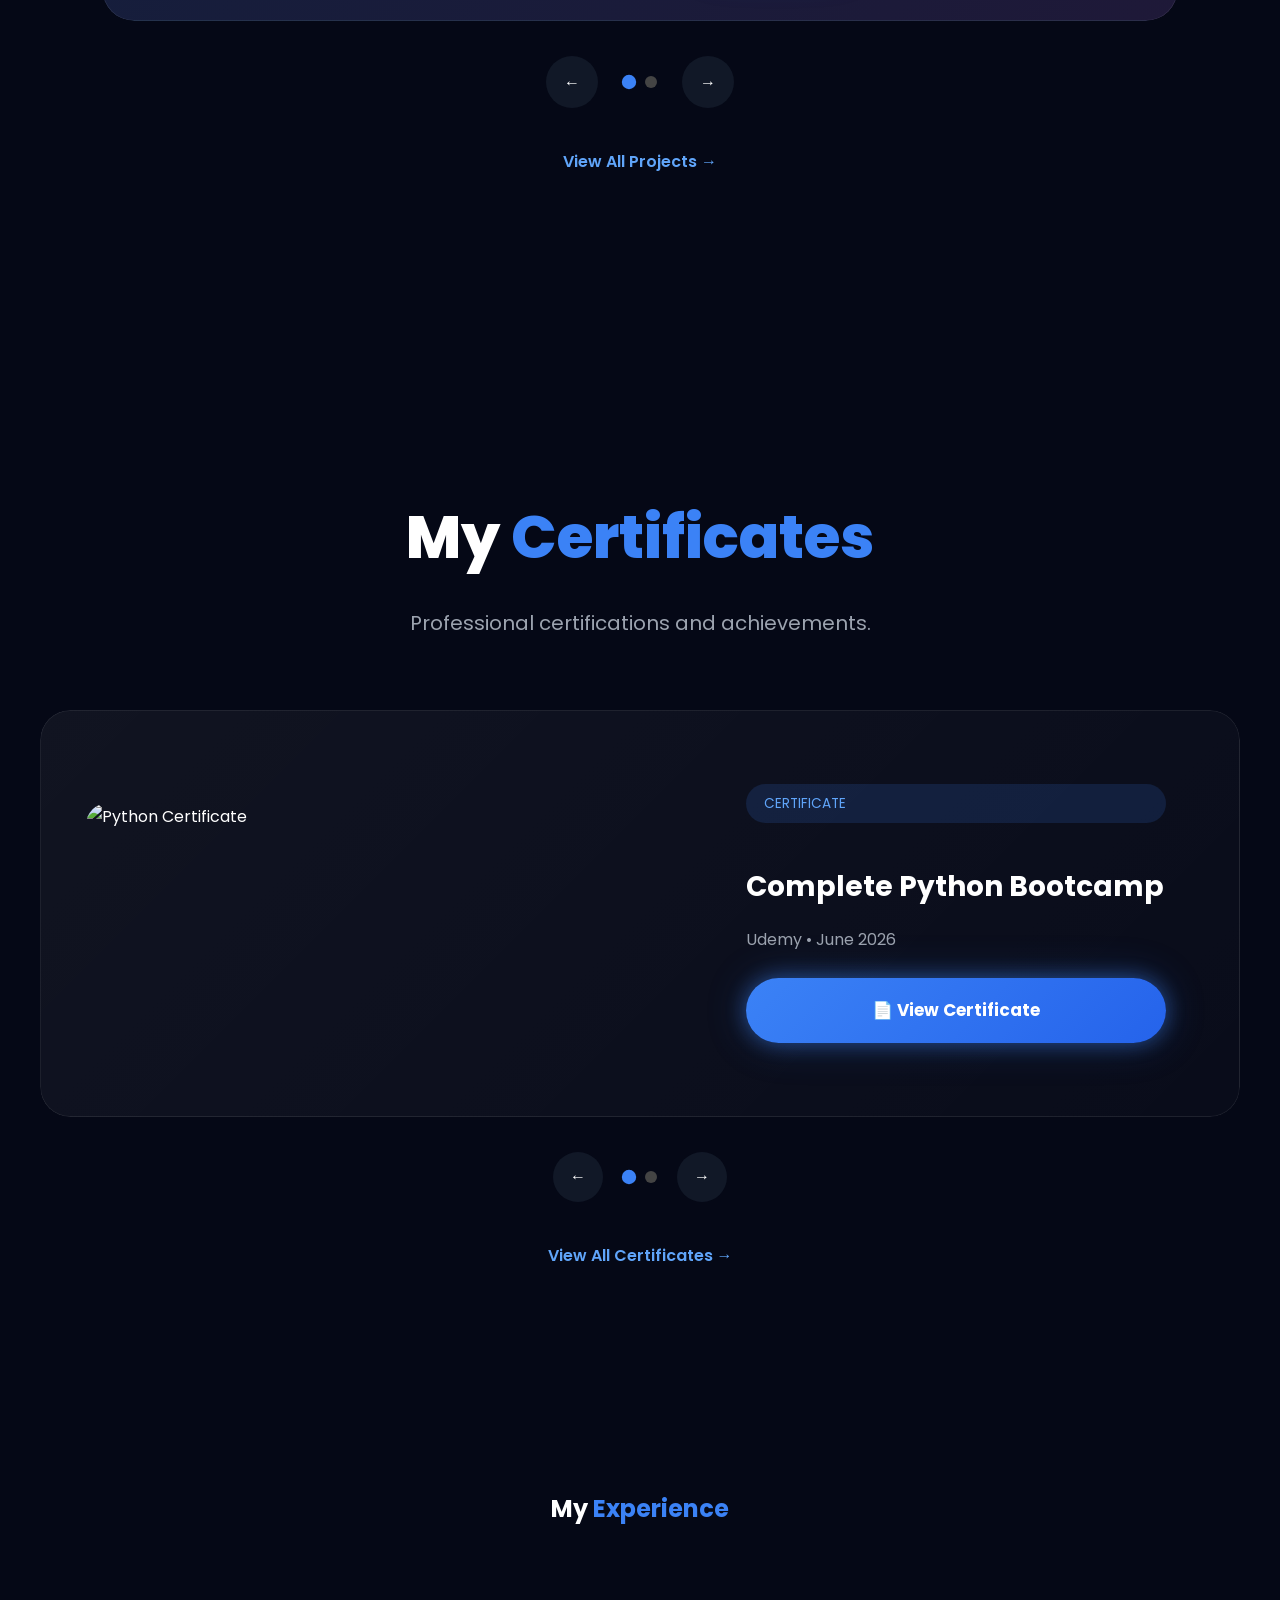
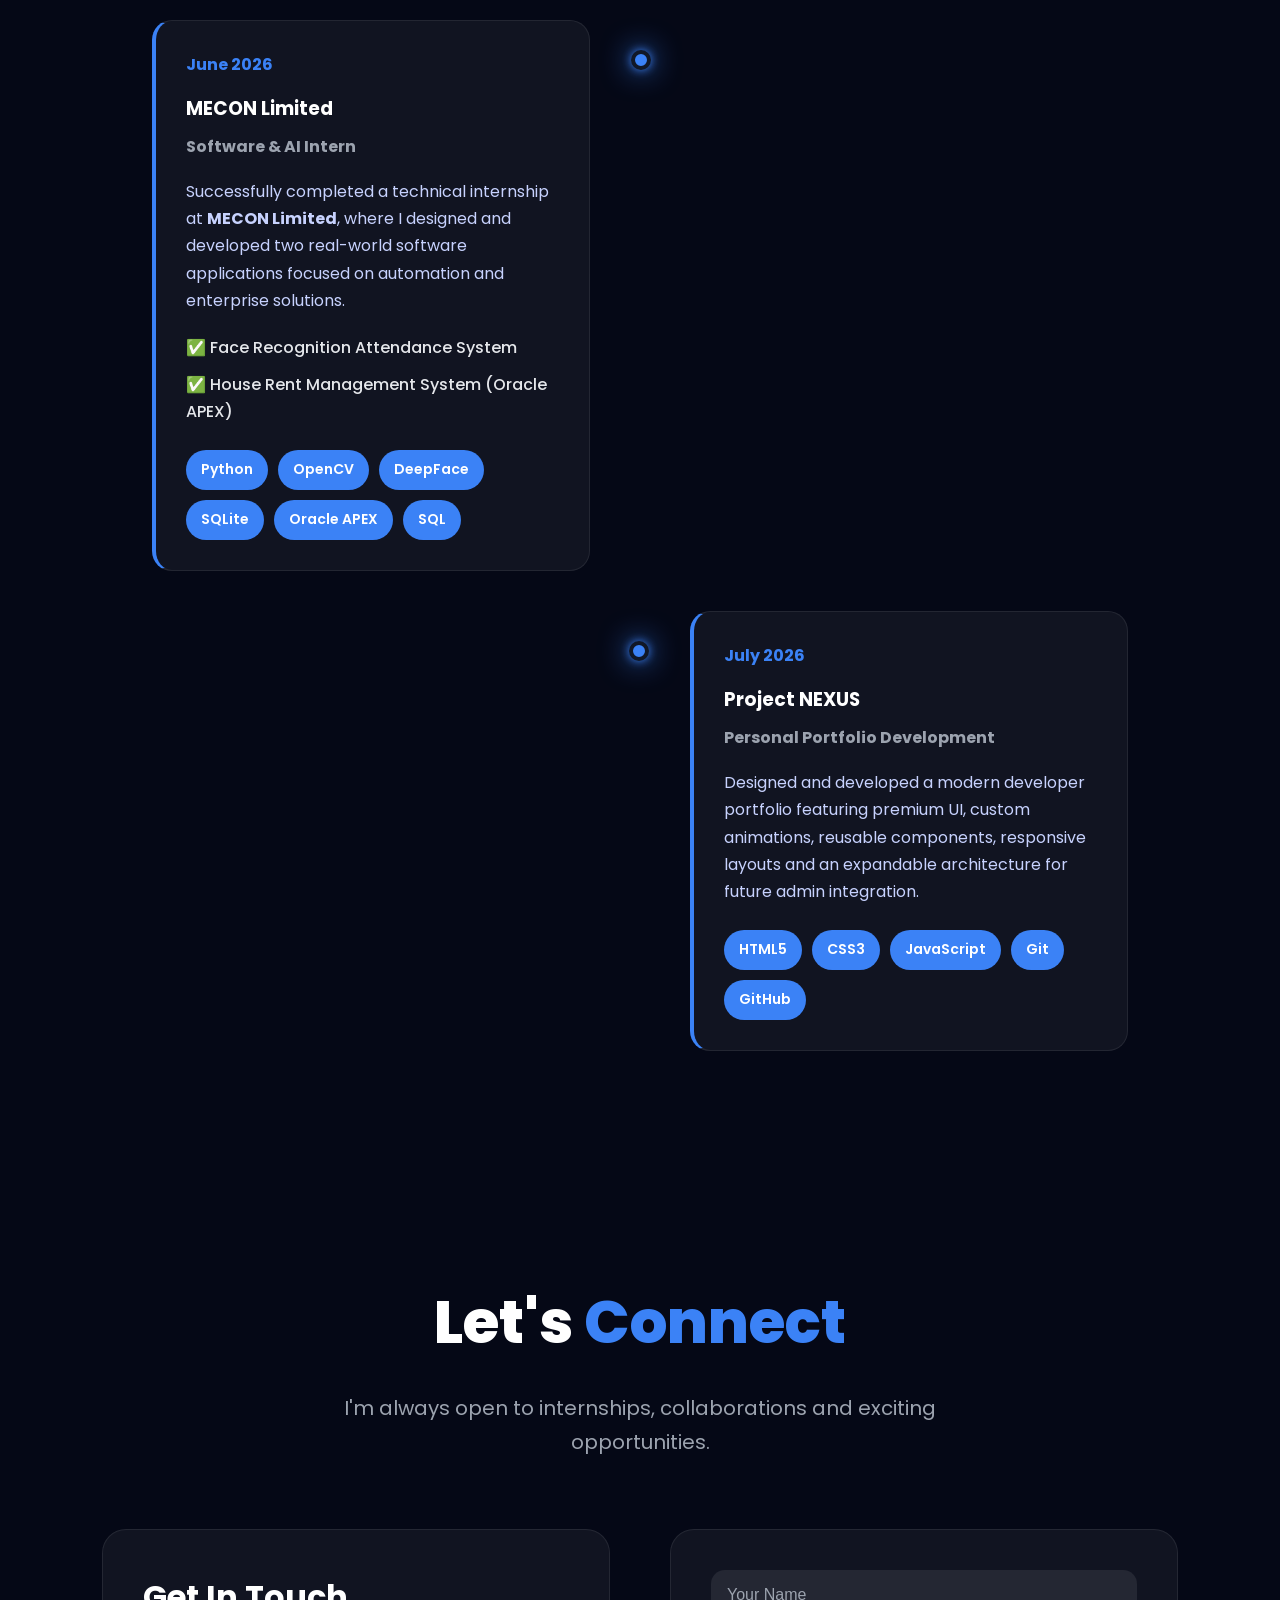
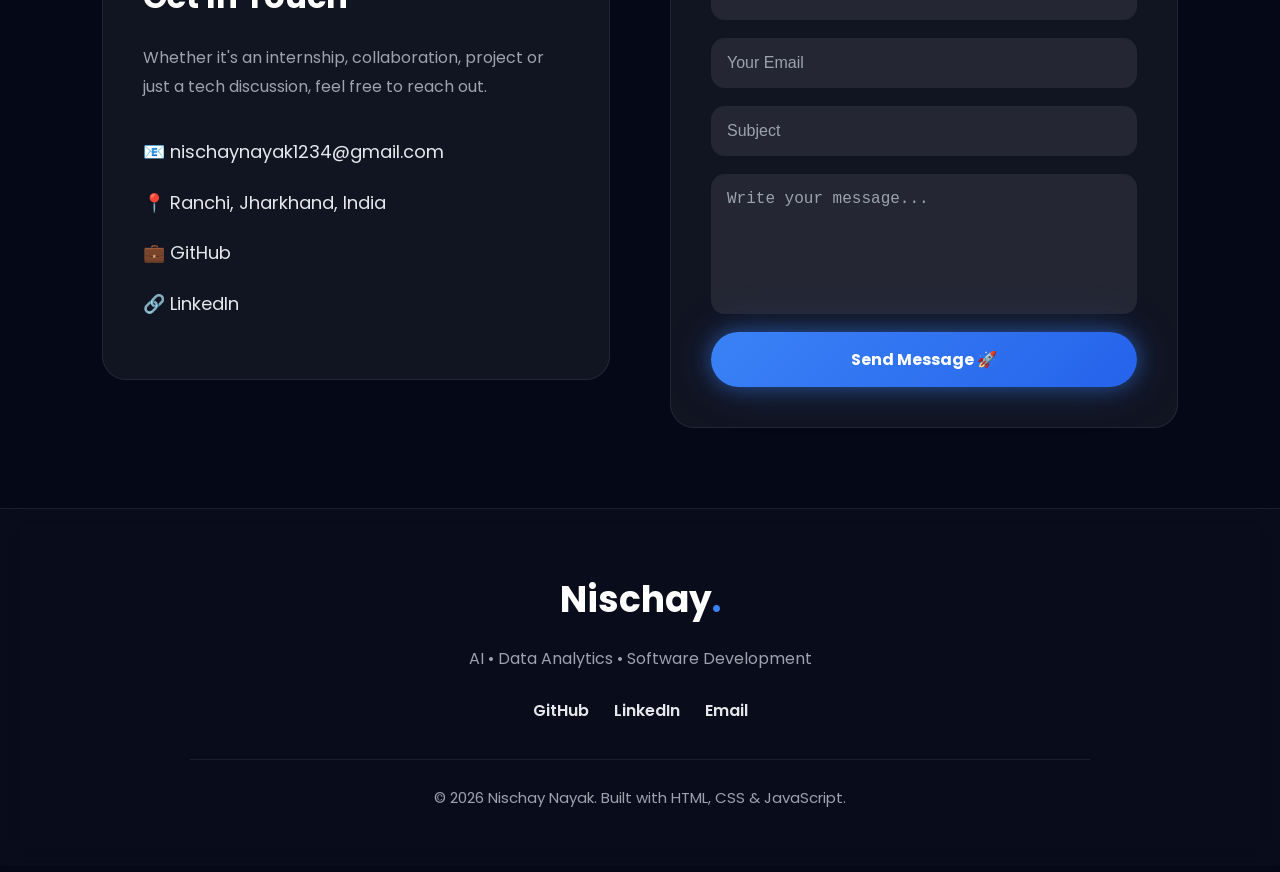
==== commit 4ad8f194: "feat: add certificates slider and improve portfolio UI" ====
--- a/index.html
+++ b/index.html
@@ -460,338 +460,328 @@
 
             </div>
 
-                </section>
-
-    <!--====================================
-CERTIFICATES
-=====================================-->
-
-    <section class="certificates section" id="certificates">
+    </section>
+
+<!--================ CERTIFICATES ================-->
+
+<section id="certificates" class="certificates">
+
+    <div class="section-title">
+
+        <h2>
+            My <span>Certificates</span>
+        </h2>
+
+        <p>
+            Professional certifications and achievements.
+        </p>
+
+    </div>
+
+    <div class="certificate-window">
+
+        <div class="certificate-track">
+
+            <!-- Certificate 1 -->
+
+            <article class="certificate-slide">
+
+                <div class="certificate-image">
+
+                    <img src="assets/certificates/python.jpg"
+                         alt="Python Certificate">
+
+                </div>
+
+                <div class="certificate-content">
+
+                    <span class="featured-tag">
+                        CERTIFICATE
+                    </span>
+
+                    <h3>Complete Python Bootcamp</h3>
+
+                    <p>Udemy • June 2026</p>
+
+                    <a href="assets/certificates/python.pdf"
+                       target="_blank"
+                       class="primary-btn">
+
+                        📄 View Certificate
+
+                    </a>
+
+                </div>
+
+            </article>
+
+            <!-- Certificate 2 -->
+
+            <article class="certificate-slide">
+
+                <div class="certificate-image">
+
+                    <img src="assets/certificates/sql.jpg"
+                         alt="SQL Certificate">
+
+                </div>
+
+                <div class="certificate-content">
+
+                    <span class="featured-tag">
+                        CERTIFICATE
+                    </span>
+
+                    <h3>SQL Advanced</h3>
+
+                    <p>HackerRank • July 2026</p>
+
+                    <a href="assets/certificates/sql.pdf"
+                       target="_blank"
+                       class="primary-btn">
+
+                        📄 View Certificate
+
+                    </a>
+
+                </div>
+
+            </article>
+
+        </div>
+
+    </div>
+
+    <div class="certificate-controls">
+
+        <button class="certificate-prev">←</button>
+
+        <div class="certificate-dots">
+
+            <span class="dot active"></span>
+
+            <span class="dot"></span>
+
+        </div>
+
+        <button class="certificate-next">→</button>
+
+    </div>
+
+    <div class="view-all-wrapper">
+
+        <a href="#" class="view-all-btn">
+
+            View All Certificates →
+
+        </a>
+
+    </div>
+
+</section>
+
+    <!--================ EXPERIENCE ================-->
+
+    <section id="experience" class="experience">
+
+        <h2 class="section-title">
+            My <span>Experience</span>
+        </h2>
+        <div class="timeline-item left">
+
+            <div class="timeline-dot"></div>
+
+            <div class="timeline-card">
+
+                <span class="timeline-year">June 2026</span>
+
+                <h3>MECON Limited</h3>
+
+                <h4>Software & AI Intern</h4>
+
+                <p>
+                    Successfully completed a technical internship at <strong>MECON Limited</strong>,
+                    where I designed and developed two real-world software applications
+                    focused on automation and enterprise solutions.
+                </p>
+
+                <div class="timeline-projects">
+
+                    <div class="project-item">
+                        ✅ Face Recognition Attendance System
+                    </div>
+
+                    <div class="project-item">
+                        ✅ House Rent Management System (Oracle APEX)
+                    </div>
+                </div>
+
+
+                <div class="timeline-tech">
+
+                    <span>Python</span>
+                    <span>OpenCV</span>
+                    <span>DeepFace</span>
+                    <span>SQLite</span>
+                    <span>Oracle APEX</span>
+                    <span>SQL</span>
+
+                </div>
+            </div>
+        </div>
+        <div class="timeline-item right">
+
+            <div class="timeline-dot"></div>
+
+            <div class="timeline-card">
+
+                <span class="timeline-year">July 2026</span>
+
+                <h3>Project NEXUS</h3>
+
+                <h4>Personal Portfolio Development</h4>
+
+                <p>
+                    Designed and developed a modern developer portfolio featuring
+                    premium UI, custom animations, reusable components, responsive
+                    layouts and an expandable architecture for future admin integration.
+                </p>
+
+                <div class="timeline-tech">
+
+                    <span>HTML5</span>
+                    <span>CSS3</span>
+                    <span>JavaScript</span>
+                    <span>Git</span>
+                    <span>GitHub</span>
+
+                </div>
+
+            </div>
+
+        </div>
+    </section>
+
+    <section id="contact" class="contact">
 
         <div class="section-title">
 
-            <h2>
-
-                My <span>Certificates</span>
-
-            </h2>
+            <h2>Let's <span>Connect</span></h2>
 
             <p>
-
-                Certifications that validate my skills in Data Analytics,
-                AI and Software Development.
-
+                I'm always open to internships, collaborations and exciting opportunities.
             </p>
 
         </div>
 
-        <div class="certificate-grid">
-
-            <!-- Certificate 1 -->
-
-            <div class="certificate-card">
-
-                <div class="certificate-image">
-
-                    <img src="assets/certificates/python.jpg" alt="Python Certificate">
-
-                </div>
-
-                <div class="certificate-content">
-
-                    <span class="issuer">
-
-                        Udemy
-
-                    </span>
-
-                    <h3>
-
-                        Complete Python Bootcamp
-
-                    </h3>
-
-                    <p>
-
-                        Issued : June 2026
-
-                    </p>
-
-                    <div class="certificate-buttons">
-
-                        <a href="assets/certificates/python.pdf" target="_blank" class="certificate-btn">
-
-                            📄 View
-
-                        </a>
-
-                        <a href="#" target="_blank" class="certificate-btn">
-
-                            🔗 Verify
-
-                        </a>
-
-                    </div>
-
-                </div>
-
-            </div>
-
-
-
-            <!-- Certificate 2 -->
-
-            <div class="certificate-card">
-
-                <div class="certificate-image">
-
-                    <img src="assets/certificates/sql.jpg" alt="SQL Certificate">
-
-                </div>
-
-                <div class="certificate-content">
-
-                    <span class="issuer">
-
-                        HackerRank
-
-                    </span>
-
-                    <h3>
-
-                        SQL Advanced
-
-                    </h3>
-
-                    <p>
-
-                        Issued : July 2026
-
-                    </p>
-
-                    <div class="certificate-buttons">
-
-                        <a href="assets/certificates/sql.pdf" target="_blank" class="certificate-btn">
-
-                            📄 View
-
-                        </a>
-
-                        <a href="#" target="_blank" class="certificate-btn">
-
-                            🔗 Verify
-
-                        </a>
-
-                    </div>
-
-                </div>
-
-            </div>
-
-        </div>
-
-            <!--================ EXPERIENCE ================-->
-
-            <section id="experience" class="experience">
-
-                <h2 class="section-title">
-                    My <span>Experience</span>
-                </h2>
-                <div class="timeline-item left">
-
-                    <div class="timeline-dot"></div>
-
-                    <div class="timeline-card">
-
-                        <span class="timeline-year">June 2026</span>
-
-                        <h3>MECON Limited</h3>
-
-                        <h4>Software & AI Intern</h4>
-
-                        <p>
-                            Successfully completed a technical internship at <strong>MECON Limited</strong>,
-                            where I designed and developed two real-world software applications
-                            focused on automation and enterprise solutions.
-                        </p>
-
-                        <div class="timeline-projects">
-
-                            <div class="project-item">
-                                ✅ Face Recognition Attendance System
-                            </div>
-
-                            <div class="project-item">
-                                ✅ House Rent Management System (Oracle APEX)
-                            </div>
-                        </div>
-
-
-                        <div class="timeline-tech">
-
-                            <span>Python</span>
-                            <span>OpenCV</span>
-                            <span>DeepFace</span>
-                            <span>SQLite</span>
-                            <span>Oracle APEX</span>
-                            <span>SQL</span>
-
-                        </div>
-                    </div>
-                </div>
-                <div class="timeline-item right">
-
-                    <div class="timeline-dot"></div>
-
-                    <div class="timeline-card">
-
-                        <span class="timeline-year">July 2026</span>
-
-                        <h3>Project NEXUS</h3>
-
-                        <h4>Personal Portfolio Development</h4>
-
-                        <p>
-                            Designed and developed a modern developer portfolio featuring
-                            premium UI, custom animations, reusable components, responsive
-                            layouts and an expandable architecture for future admin integration.
-                        </p>
-
-                        <div class="timeline-tech">
-
-                            <span>HTML5</span>
-                            <span>CSS3</span>
-                            <span>JavaScript</span>
-                            <span>Git</span>
-                            <span>GitHub</span>
-
-                        </div>
-
-                    </div>
-
-                </div>
-            </section>
-
-            <section id="contact" class="contact">
-
-                <div class="section-title">
-
-                    <h2>Let's <span>Connect</span></h2>
-
-                    <p>
-                        I'm always open to internships, collaborations and exciting opportunities.
-                    </p>
-
-                </div>
-
-                <div class="contact-container">
-
-                    <div class="contact-info">
-
-                        <h3>Get In Touch</h3>
-
-                        <p>
-                            Whether it's an internship, collaboration, project or just a tech discussion,
-                            feel free to reach out.
-                        </p>
-
-                        <div class="contact-item">
-                            📧 <span>nischaynayak1234@gmail.com</span>
-                        </div>
-
-                        <div class="contact-item">
-                            📍 Ranchi, Jharkhand, India
-                        </div>
-
-                        <div class="contact-item">
-                            💼 <span>GitHub</span>
-                        </div>
-
-                        <div class="contact-item">
-                            🔗 <span>LinkedIn</span>
-                        </div>
-
-                    </div>
-
-                    <div class="contact-form">
-
-                        <form>
-
-                            <input type="text" placeholder="Your Name" required>
-
-                            <input type="email" placeholder="Your Email" required>
-
-                            <input type="text" placeholder="Subject">
-
-                            <textarea rows="6" placeholder="Write your message..."></textarea>
-
-                            <button type="submit" class="resume-btn">
-
-                                Send Message 🚀
-
-                            </button>
-
-                        </form>
-
-                    </div>
-
-                </div>
-
-            </section>
-
-            <footer class="footer">
-
-                <div class="footer-content">
-
-                    <h2>Nischay<span>.</span></h2>
-
-                    <p>
-                        AI • Data Analytics • Software Development
-                    </p>
-
-                    <div class="footer-links">
-
-                        <a href="#">GitHub</a>
-
-                        <a href="#">LinkedIn</a>
-
-                        <a href="mailto:nischaynayak1234@gmail.com">Email</a>
-
-                    </div>
-
-                    <div class="footer-line"></div>
-
-                    <p class="copyright">
-                        © 2026 Nischay Nayak. Built with HTML, CSS & JavaScript.
-                    </p>
-
-                </div>
-
-            </footer>
-
-            <!-- JS -->
-
-            <script src="https://cdn.jsdelivr.net/npm/gsap@3/dist/gsap.min.js"></script>
-
-            <script src="https://cdn.jsdelivr.net/npm/gsap@3/dist/ScrollTrigger.min.js"></script>
-
-            <script src="https://unpkg.com/lenis@1.3.8/dist/lenis.min.js"></script>
-
-            <script src="js/app.js"></script>
-            <script src="js/loader.js"></script>
-            <script src="js/scroll.js"></script>
-            <script src="js/cursor.js"></script>
-            <script src="js/magnetic.js"></script>
-            <script src="js/hero.js"></script>
-            <script src="js/projects.js"></script>
-            <!-- <script src="js/gsap.js"></script> -->
-            <script src="js/typing.js"></script>
-
-
-
-            <!-- Temporary -->
-            <script src="js/script.js"></script>
+        <div class="contact-container">
+
+            <div class="contact-info">
+
+                <h3>Get In Touch</h3>
+
+                <p>
+                    Whether it's an internship, collaboration, project or just a tech discussion,
+                    feel free to reach out.
+                </p>
+
+                <div class="contact-item">
+                    📧 <span>nischaynayak1234@gmail.com</span>
+                </div>
+
+                <div class="contact-item">
+                    📍 Ranchi, Jharkhand, India
+                </div>
+
+                <div class="contact-item">
+                    💼 <span>GitHub</span>
+                </div>
+
+                <div class="contact-item">
+                    🔗 <span>LinkedIn</span>
+                </div>
+
+            </div>
+
+            <div class="contact-form">
+
+                <form>
+
+                    <input type="text" placeholder="Your Name" required>
+
+                    <input type="email" placeholder="Your Email" required>
+
+                    <input type="text" placeholder="Subject">
+
+                    <textarea rows="6" placeholder="Write your message..."></textarea>
+
+                    <button type="submit" class="resume-btn">
+
+                        Send Message 🚀
+
+                    </button>
+
+                </form>
+
+            </div>
+
+        </div>
+
+    </section>
+
+    <footer class="footer">
+
+        <div class="footer-content">
+
+            <h2>Nischay<span>.</span></h2>
+
+            <p>
+                AI • Data Analytics • Software Development
+            </p>
+
+            <div class="footer-links">
+
+                <a href="#">GitHub</a>
+
+                <a href="#">LinkedIn</a>
+
+                <a href="mailto:nischaynayak1234@gmail.com">Email</a>
+
+            </div>
+
+            <div class="footer-line"></div>
+
+            <p class="copyright">
+                © 2026 Nischay Nayak. Built with HTML, CSS & JavaScript.
+            </p>
+
+        </div>
+
+    </footer>
+
+    <!-- JS -->
+
+    <script src="https://cdn.jsdelivr.net/npm/gsap@3/dist/gsap.min.js"></script>
+
+    <script src="https://cdn.jsdelivr.net/npm/gsap@3/dist/ScrollTrigger.min.js"></script>
+
+    <script src="https://unpkg.com/lenis@1.3.8/dist/lenis.min.js"></script>
+
+    <script src="js/app.js"></script>
+    <script src="js/loader.js"></script>
+    <script src="js/scroll.js"></script>
+    <script src="js/cursor.js"></script>
+    <script src="js/magnetic.js"></script>
+    <script src="js/hero.js"></script>
+    <script src="js/projects.js"></script>
+    <script src="js/certificates.js"></script>
+    <!-- <script src="js/gsap.js"></script> -->
+    <script src="js/typing.js"></script>
+
+
+
+    <!-- Temporary -->
+    <script src="js/script.js"></script>
 
 
 
--- a/css/projects.css
+++ b/css/projects.css
@@ -380,4 +380,186 @@
 
         0 0 18px rgba(59,130,246,.30);
 
+}
+
+/*==============================
+CERTIFICATE SLIDER
+==============================*/
+
+.certificates{
+
+    padding:120px 0;
+
+}
+
+.certificate-window{
+
+    max-width:1200px;
+
+    margin:auto;
+
+    overflow:hidden;
+
+}
+
+.certificate-content{
+
+    display:flex;
+
+    flex-direction:column;
+
+    justify-content:center;
+
+}
+
+.certificate-window{
+
+    overflow:hidden;
+
+    border-radius:30px;
+
+}
+
+.certificate-track{
+
+    display:flex;
+
+    transition:transform .8s cubic-bezier(.22,1,.36,1);
+
+}
+
+.certificate-slide{
+
+    min-width:100%;
+
+    display:grid;
+
+    flex:0 0 100%;
+
+    grid-template-columns:1.1fr .9fr;
+
+    gap:50px;
+
+    align-items:center;
+
+    padding:45px;
+
+    border-radius:30px;
+
+    background:linear-gradient(
+        135deg,
+        rgba(255,255,255,.05),
+        rgba(255,255,255,.02)
+    );
+
+    border:1px solid rgba(255,255,255,.08);
+
+    backdrop-filter:blur(18px);
+
+    transition:
+        transform .45s ease,
+        box-shadow .45s ease,
+        border-color .45s ease;
+
+}
+
+.certificate-image{
+
+    overflow:hidden;
+
+    border-radius:22px;
+
+}
+
+.certificate-image img{
+
+    width:100%;
+
+    height:420px;
+
+    object-fit:cover;
+
+}
+
+.certificate-content h3{
+
+    font-size:2.2rem;
+
+    margin:20px 0;
+
+}
+
+.certificate-content p{
+
+    color:#9CA3AF;
+
+    margin-bottom:30px;
+
+}
+
+.certificate-controls{
+
+    display:flex;
+
+    justify-content:center;
+
+    align-items:center;
+
+    gap:20px;
+
+    margin-top:35px;
+
+}
+
+.certificate-prev,
+.certificate-next{
+
+    width:50px;
+
+    height:50px;
+
+    border:none;
+
+    border-radius:50%;
+
+    background:#111827;
+
+    color:#fff;
+
+    cursor:pointer;
+
+}
+
+.certificate-dots{
+
+    display:flex;
+
+    gap:10px;
+
+}
+/*==============================
+CERTIFICATE HOVER
+==============================*/
+
+.certificate-slide:hover{
+
+    transform:translateY(-10px);
+
+    border-color:rgba(59,130,246,.45);
+
+    box-shadow:
+        0 25px 60px rgba(59,130,246,.22);
+
+}
+
+.certificate-slide:hover .certificate-image img{
+
+    transform:scale(1.05);
+
+}
+
+.certificate-image img{
+
+    transition:transform .45s ease;
+
 }
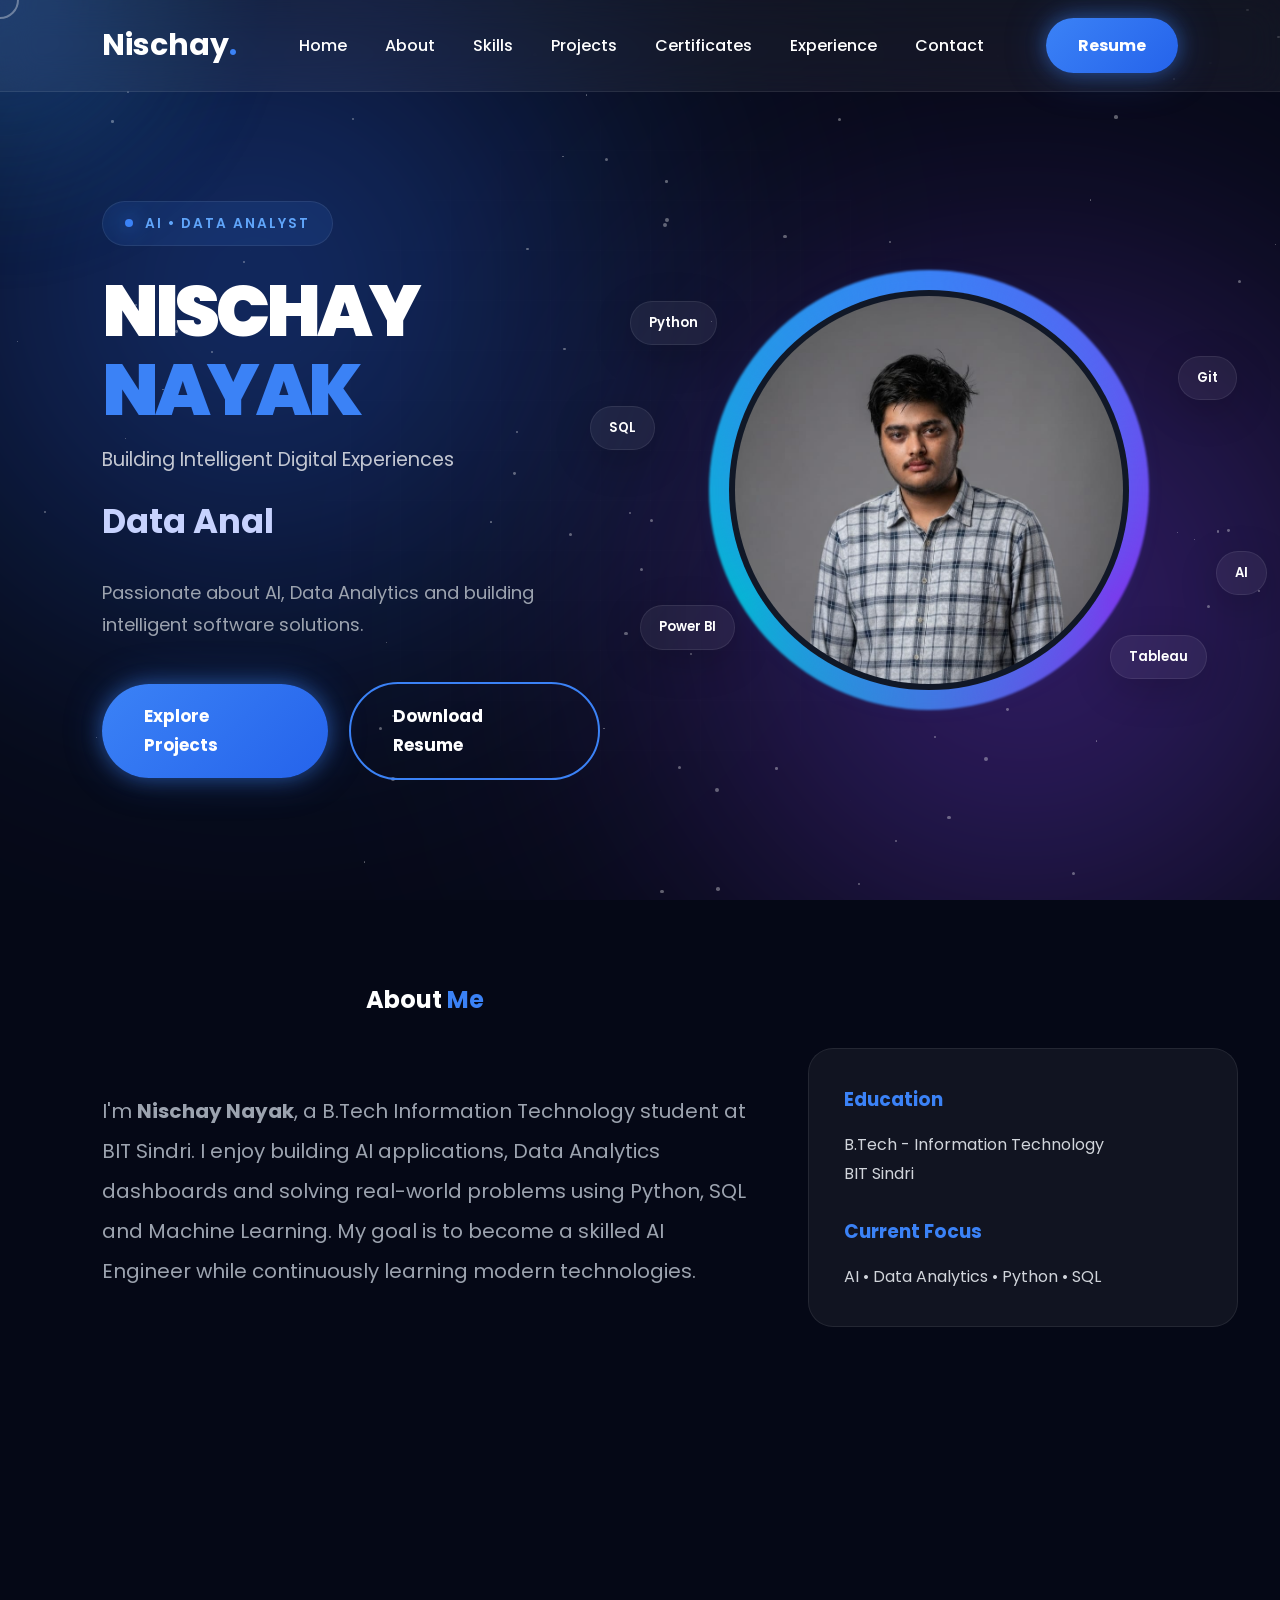
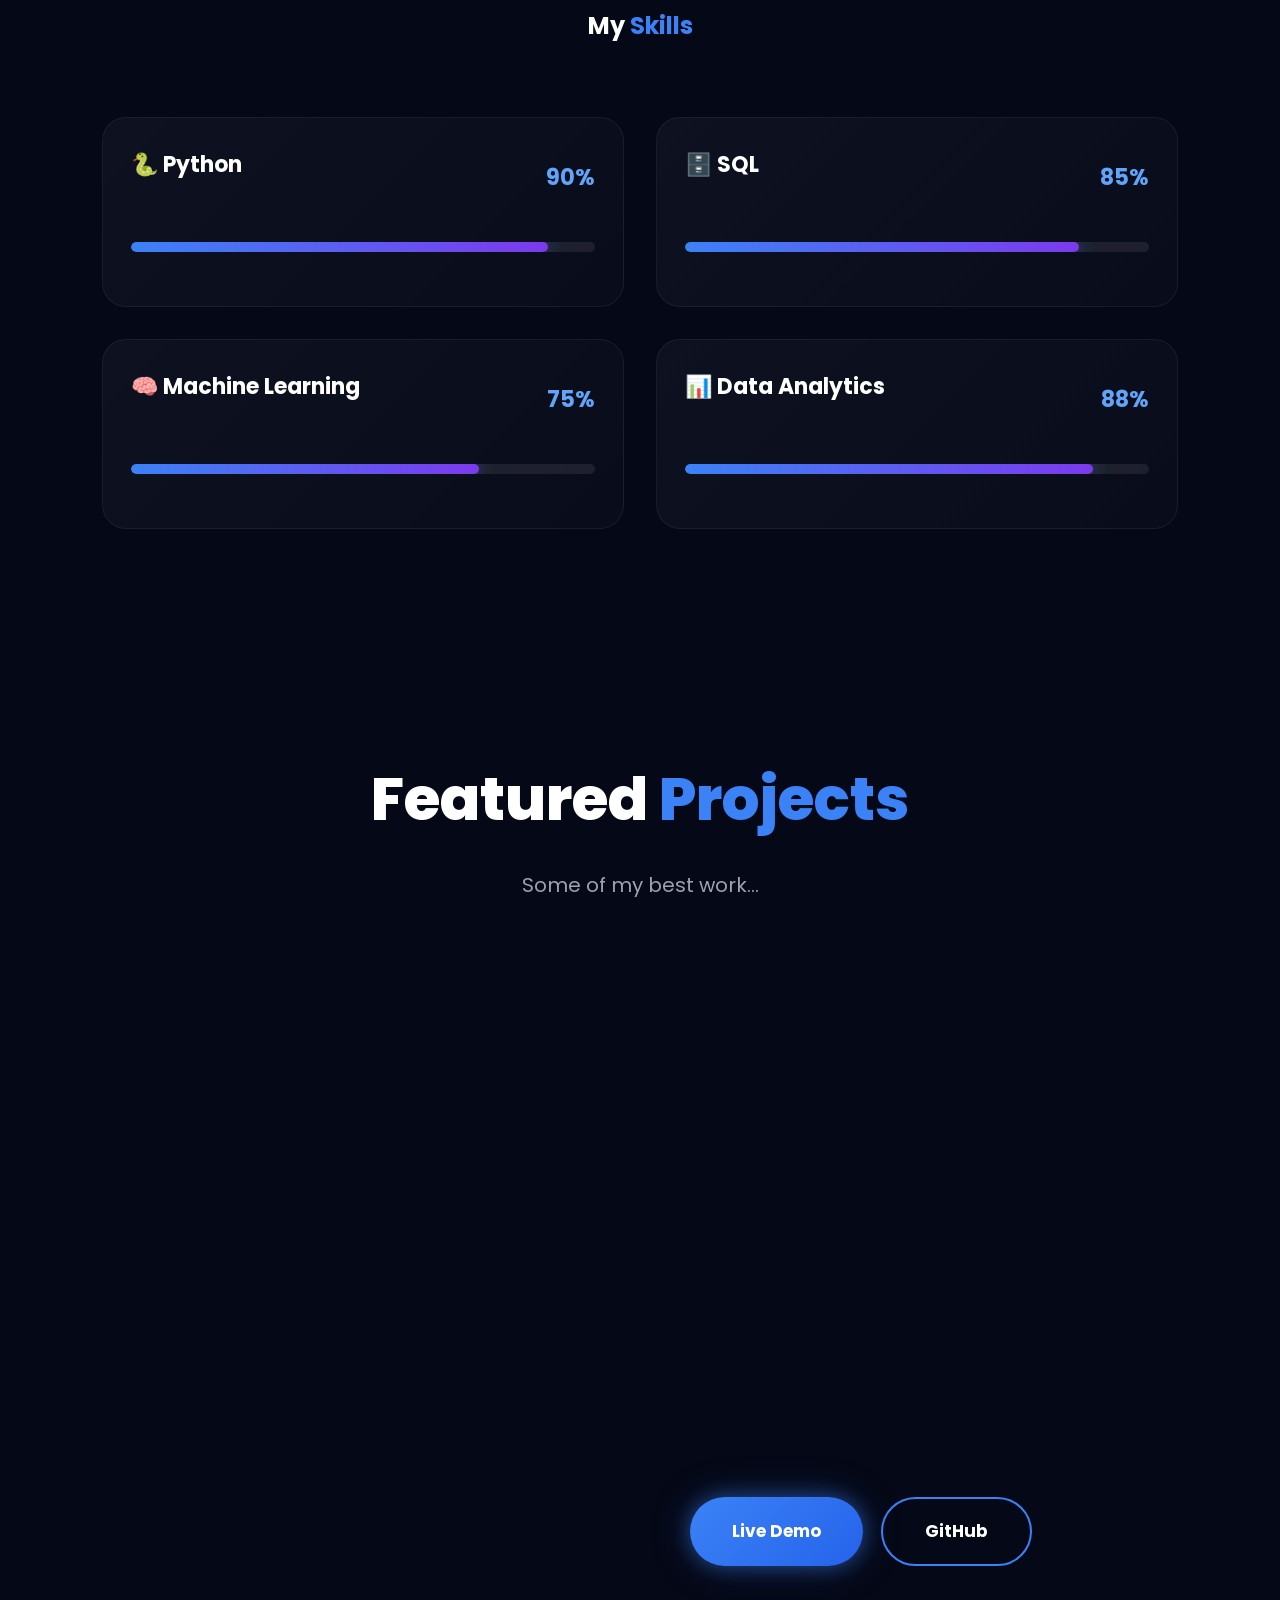
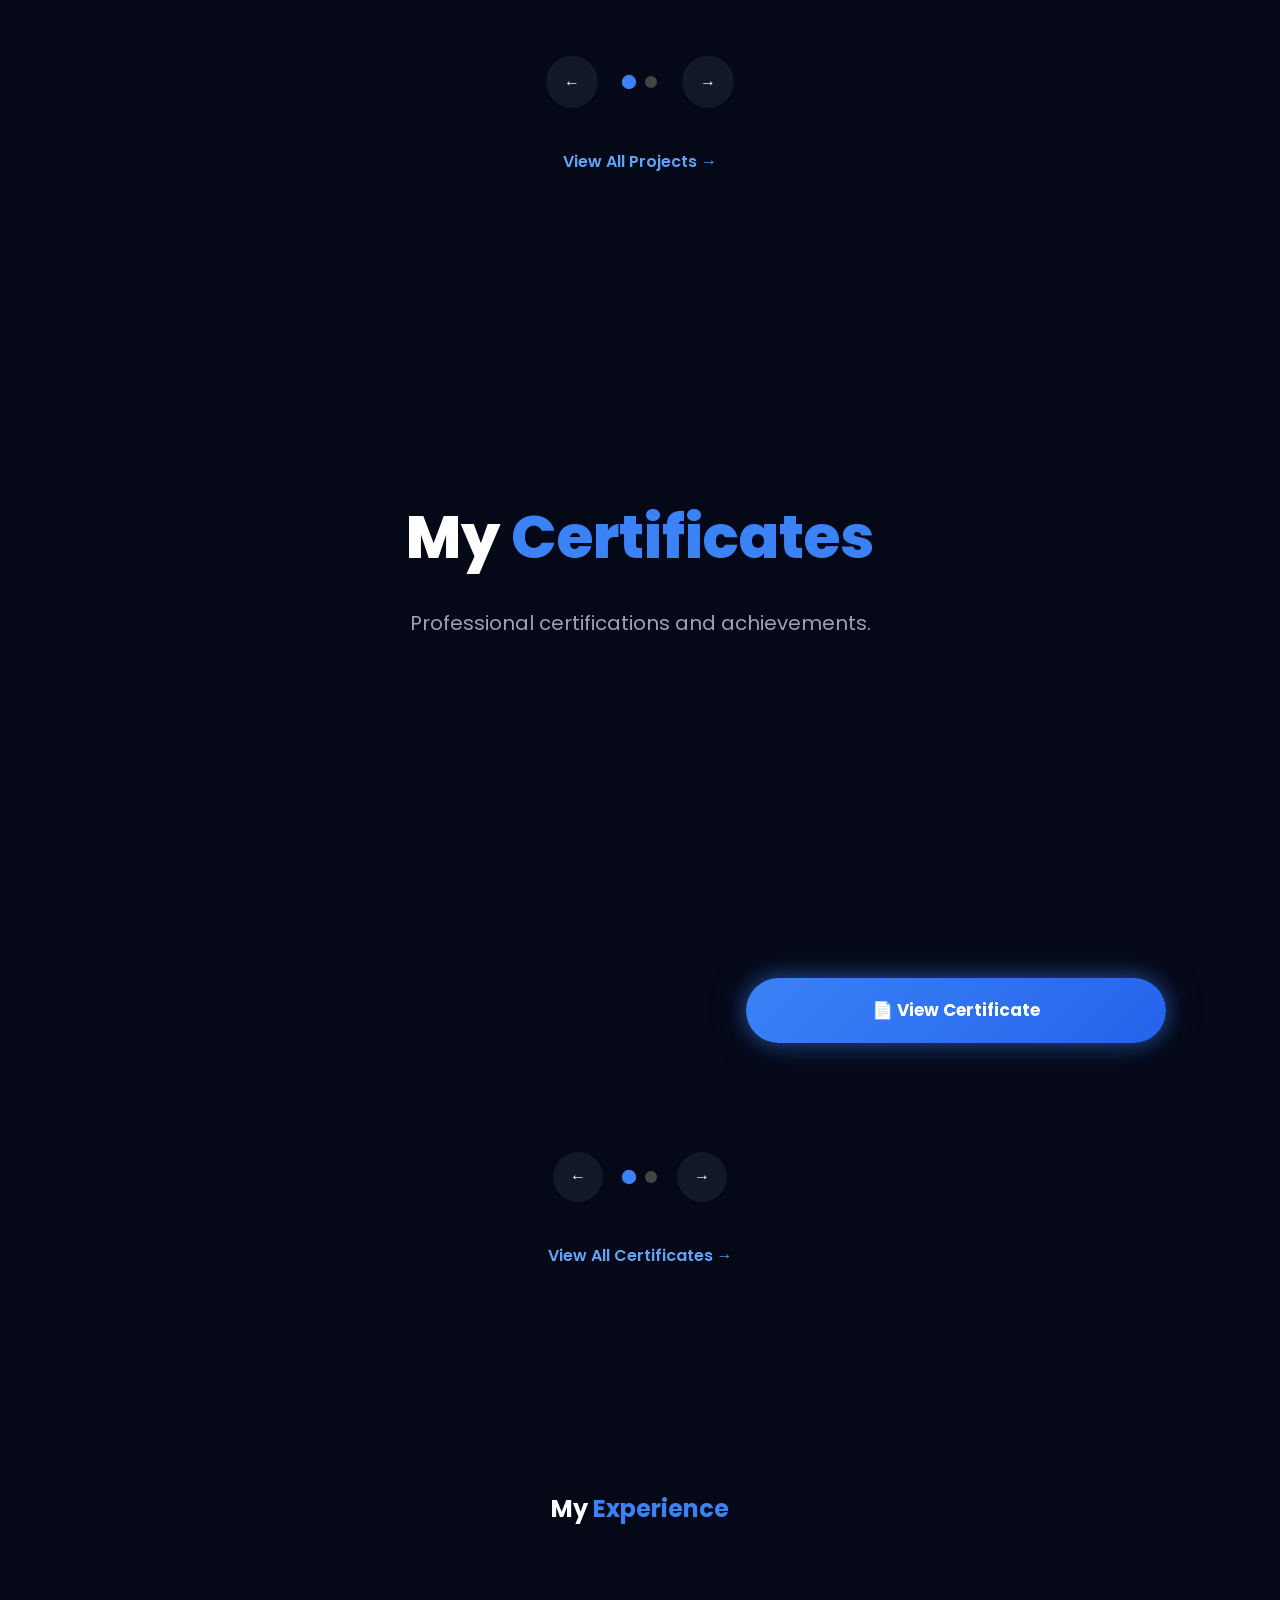
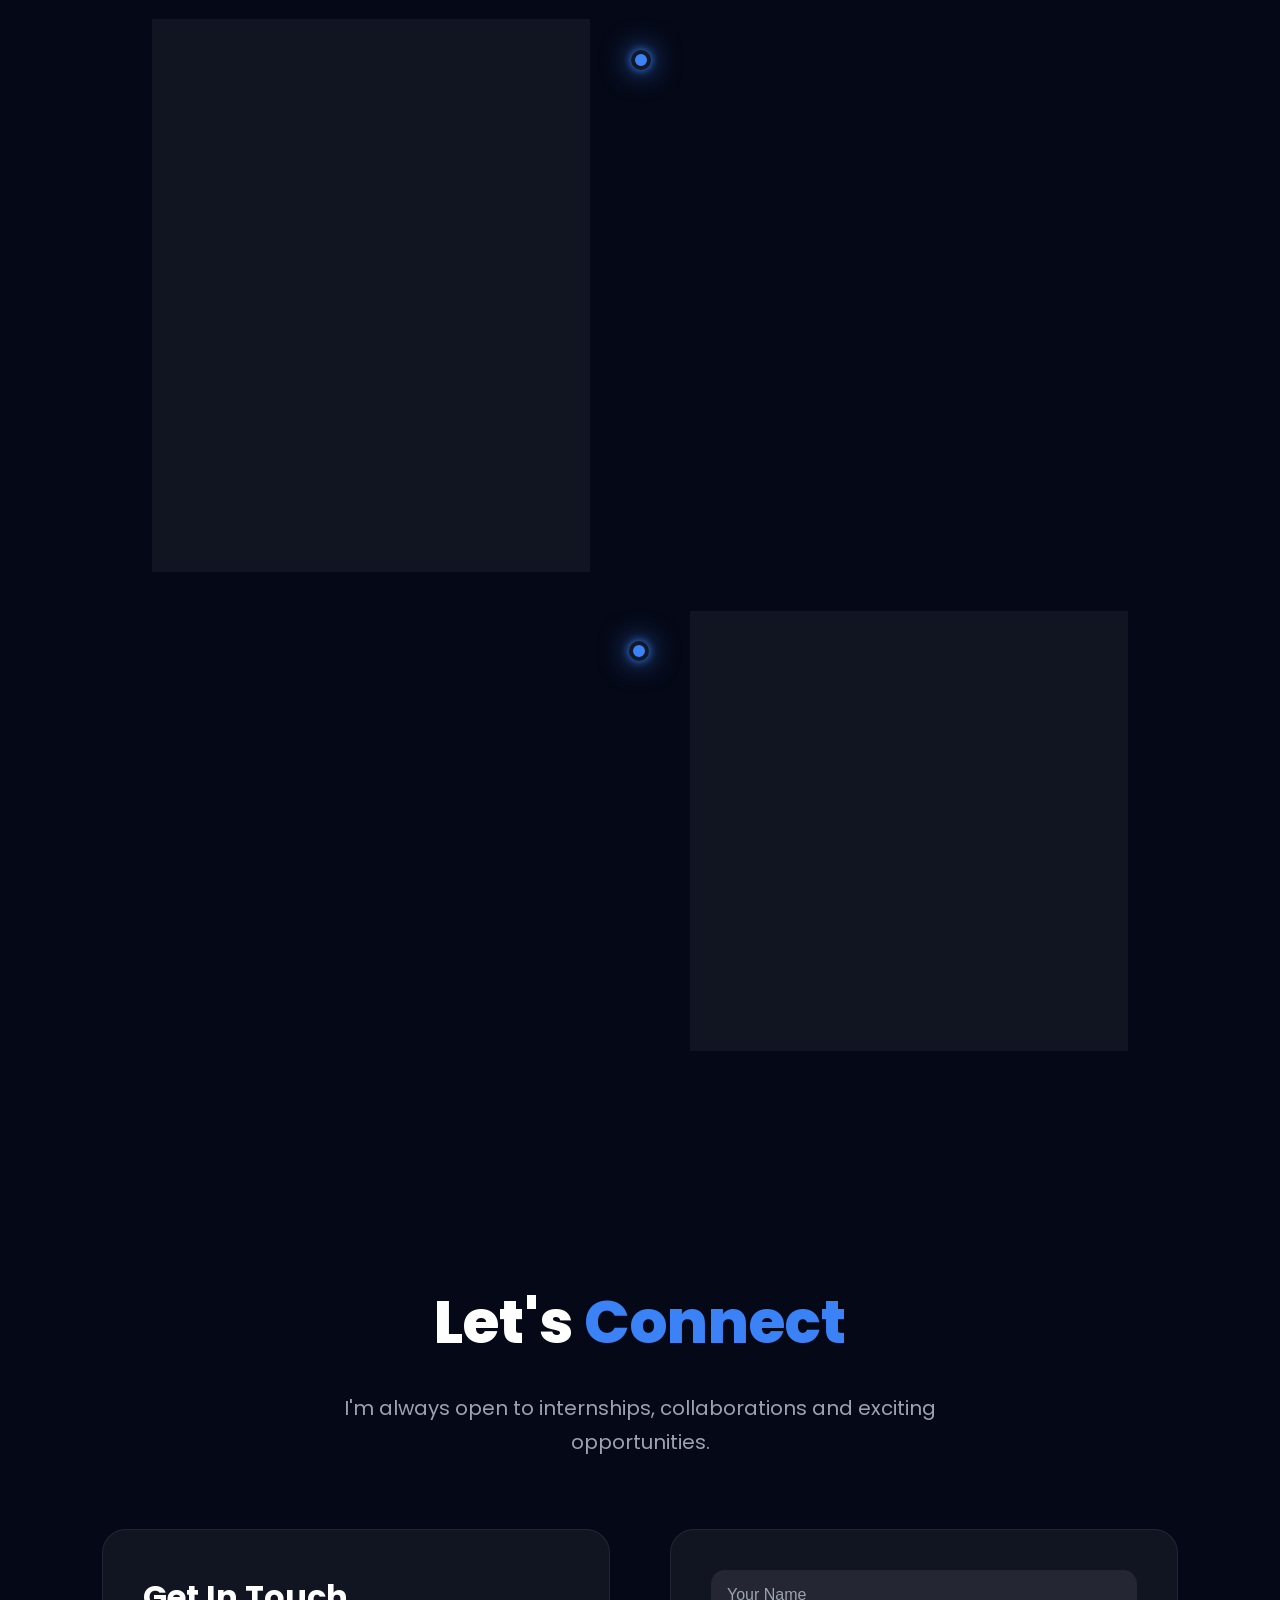
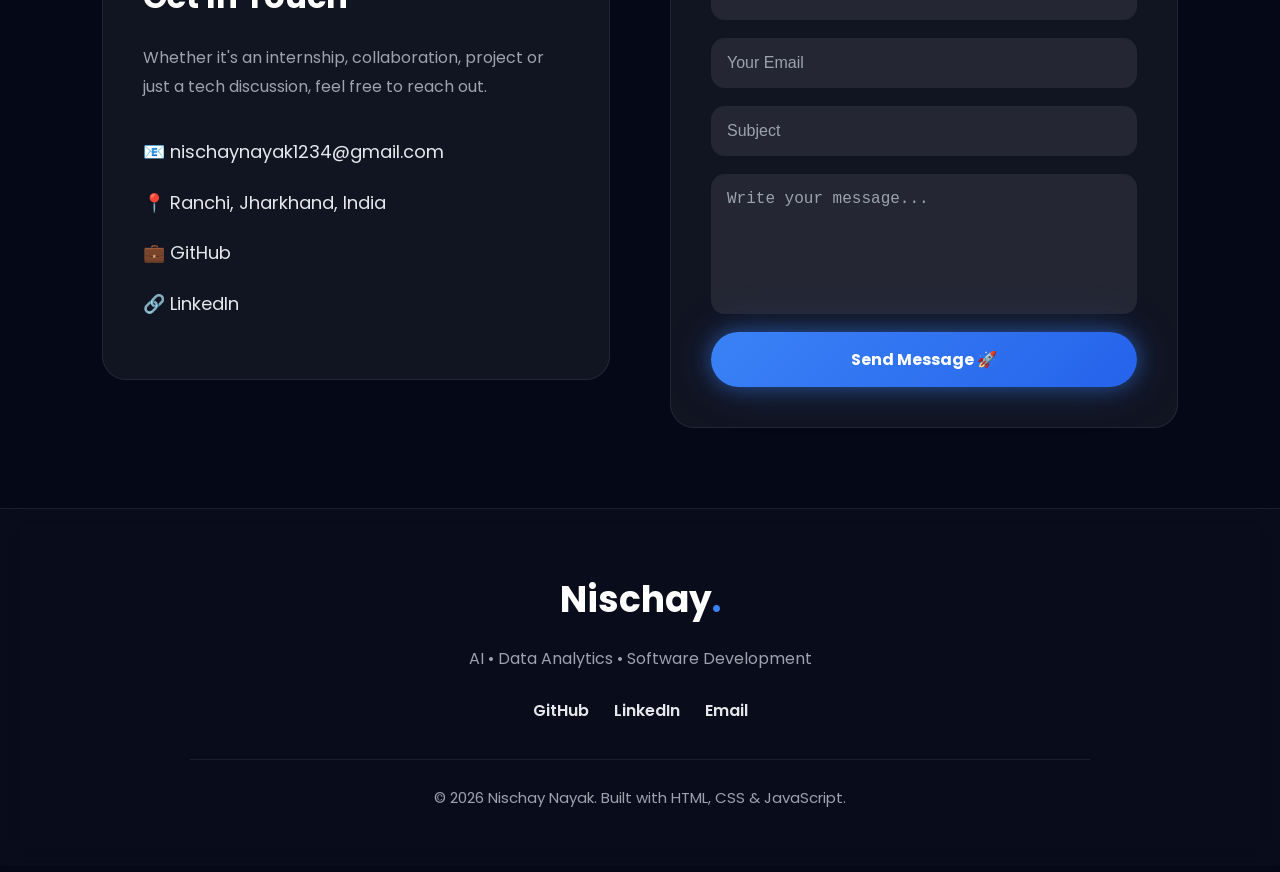
==== commit 79bbe814: "feat: add certificates slider, GSAP animations and UI polish" ====
--- a/index.html
+++ b/index.html
@@ -27,6 +27,7 @@
     <link rel="stylesheet" href="css/experience.css">
     <link rel="stylesheet" href="css/contact.css">
     <link rel="stylesheet" href="css/footer.css">
+    <link rel="stylesheet" href="css/loader.css">
 
     <link rel="stylesheet" href="css/effects.css">
     <link rel="stylesheet" href="css/animations.css">
@@ -48,6 +49,37 @@
 </head>
 
 <body>
+
+    <!--================ LOADER ================-->
+
+    <div id="loader">
+
+        <div class="loader-content">
+
+            <h1>
+
+                PROJECT
+                <span>NEXUS</span>
+
+            </h1>
+
+            <p>
+
+                Designed & Developed by
+
+                <strong>Nischay Nayak</strong>
+
+            </p>
+
+            <div class="loader-bar">
+
+                <span></span>
+
+            </div>
+
+        </div>
+
+    </div>
 
     <div class="animated-bg"></div>
     <div class="particles"></div>
@@ -79,6 +111,8 @@
 
                 <li><a href="#projects">Projects</a></li>
 
+                <li><a href="#certificates">Certificates</a></li>
+
                 <li><a href="#experience">Experience</a></li>
 
                 <li><a href="#contact">Contact</a></li>
@@ -462,123 +496,117 @@
 
     </section>
 
-<!--================ CERTIFICATES ================-->
-
-<section id="certificates" class="certificates">
-
-    <div class="section-title">
-
-        <h2>
-            My <span>Certificates</span>
-        </h2>
-
-        <p>
-            Professional certifications and achievements.
-        </p>
-
-    </div>
-
-    <div class="certificate-window">
-
-        <div class="certificate-track">
-
-            <!-- Certificate 1 -->
-
-            <article class="certificate-slide">
-
-                <div class="certificate-image">
-
-                    <img src="assets/certificates/python.jpg"
-                         alt="Python Certificate">
-
-                </div>
-
-                <div class="certificate-content">
-
-                    <span class="featured-tag">
-                        CERTIFICATE
-                    </span>
-
-                    <h3>Complete Python Bootcamp</h3>
-
-                    <p>Udemy • June 2026</p>
-
-                    <a href="assets/certificates/python.pdf"
-                       target="_blank"
-                       class="primary-btn">
-
-                        📄 View Certificate
-
-                    </a>
-
-                </div>
-
-            </article>
-
-            <!-- Certificate 2 -->
-
-            <article class="certificate-slide">
-
-                <div class="certificate-image">
-
-                    <img src="assets/certificates/sql.jpg"
-                         alt="SQL Certificate">
-
-                </div>
-
-                <div class="certificate-content">
-
-                    <span class="featured-tag">
-                        CERTIFICATE
-                    </span>
-
-                    <h3>SQL Advanced</h3>
-
-                    <p>HackerRank • July 2026</p>
-
-                    <a href="assets/certificates/sql.pdf"
-                       target="_blank"
-                       class="primary-btn">
-
-                        📄 View Certificate
-
-                    </a>
-
-                </div>
-
-            </article>
-
-        </div>
-
-    </div>
-
-    <div class="certificate-controls">
-
-        <button class="certificate-prev">←</button>
-
-        <div class="certificate-dots">
-
-            <span class="dot active"></span>
-
-            <span class="dot"></span>
-
-        </div>
-
-        <button class="certificate-next">→</button>
-
-    </div>
-
-    <div class="view-all-wrapper">
-
-        <a href="#" class="view-all-btn">
-
-            View All Certificates →
-
-        </a>
-
-    </div>
-
-</section>
+    <!--================ CERTIFICATES ================-->
+
+    <section id="certificates" class="certificates">
+
+        <div class="section-title">
+
+            <h2>
+                My <span>Certificates</span>
+            </h2>
+
+            <p>
+                Professional certifications and achievements.
+            </p>
+
+        </div>
+
+        <div class="certificate-window">
+
+            <div class="certificate-track">
+
+                <!-- Certificate 1 -->
+
+                <article class="certificate-slide">
+
+                    <div class="certificate-image">
+
+                        <img src="assets/certificates/python.jpg" alt="Python Certificate">
+
+                    </div>
+
+                    <div class="certificate-content">
+
+                        <span class="featured-tag">
+                            CERTIFICATE
+                        </span>
+
+                        <h3>Complete Python Bootcamp</h3>
+
+                        <p>Udemy • June 2026</p>
+
+                        <a href="assets/certificates/python.pdf" target="_blank" class="primary-btn">
+
+                            📄 View Certificate
+
+                        </a>
+
+                    </div>
+
+                </article>
+
+                <!-- Certificate 2 -->
+
+                <article class="certificate-slide">
+
+                    <div class="certificate-image">
+
+                        <img src="assets/certificates/sql.jpg" alt="SQL Certificate">
+
+                    </div>
+
+                    <div class="certificate-content">
+
+                        <span class="featured-tag">
+                            CERTIFICATE
+                        </span>
+
+                        <h3>SQL Advanced</h3>
+
+                        <p>HackerRank • July 2026</p>
+
+                        <a href="assets/certificates/sql.pdf" target="_blank" class="primary-btn">
+
+                            📄 View Certificate
+
+                        </a>
+
+                    </div>
+
+                </article>
+
+            </div>
+
+        </div>
+
+        <div class="certificate-controls">
+
+            <button class="certificate-prev">←</button>
+
+            <div class="certificate-dots">
+
+                <span class="dot active"></span>
+
+                <span class="dot"></span>
+
+            </div>
+
+            <button class="certificate-next">→</button>
+
+        </div>
+
+        <div class="view-all-wrapper">
+
+            <a href="#" class="view-all-btn">
+
+                View All Certificates →
+
+            </a>
+
+        </div>
+
+    </section>
 
     <!--================ EXPERIENCE ================-->
 
@@ -775,7 +803,7 @@
     <script src="js/hero.js"></script>
     <script src="js/projects.js"></script>
     <script src="js/certificates.js"></script>
-    <!-- <script src="js/gsap.js"></script> -->
+    <script src="js/gsap.js"></script>
     <script src="js/typing.js"></script>
 
 
--- a/css/loader.css
+++ b/css/loader.css
@@ -0,0 +1,112 @@
+/*==============================
+LOADER
+==============================*/
+
+#loader{
+
+    position:fixed;
+
+    inset:0;
+
+    background:#050816;
+
+    display:flex;
+
+    justify-content:center;
+
+    align-items:center;
+
+    z-index:999999;
+
+    transition:opacity .8s ease,
+               visibility .8s ease;
+
+}
+
+.loader-content{
+
+    text-align:center;
+
+}
+
+.loader-content h1{
+
+    font-size:4rem;
+
+    font-weight:800;
+
+    color:#fff;
+
+    letter-spacing:4px;
+
+}
+
+.loader-content span{
+
+    color:#3B82F6;
+
+}
+
+.loader-content p{
+
+    margin-top:18px;
+
+    color:#9CA3AF;
+
+    letter-spacing:1px;
+
+}
+
+.loader-bar{
+
+    width:260px;
+
+    height:5px;
+
+    background:rgba(255,255,255,.08);
+
+    margin:40px auto 0;
+
+    border-radius:50px;
+
+    overflow:hidden;
+
+}
+
+.loader-bar span{
+
+    display:block;
+
+    width:0%;
+
+    height:100%;
+
+    background:#3B82F6;
+
+    animation:loaderFill 2s linear forwards;
+
+}
+
+.loader-hide{
+
+    opacity:0;
+
+    visibility:hidden;
+
+}
+
+@keyframes loaderFill{
+
+    from{
+
+        width:0%;
+
+    }
+
+    to{
+
+        width:100%;
+
+    }
+
+}
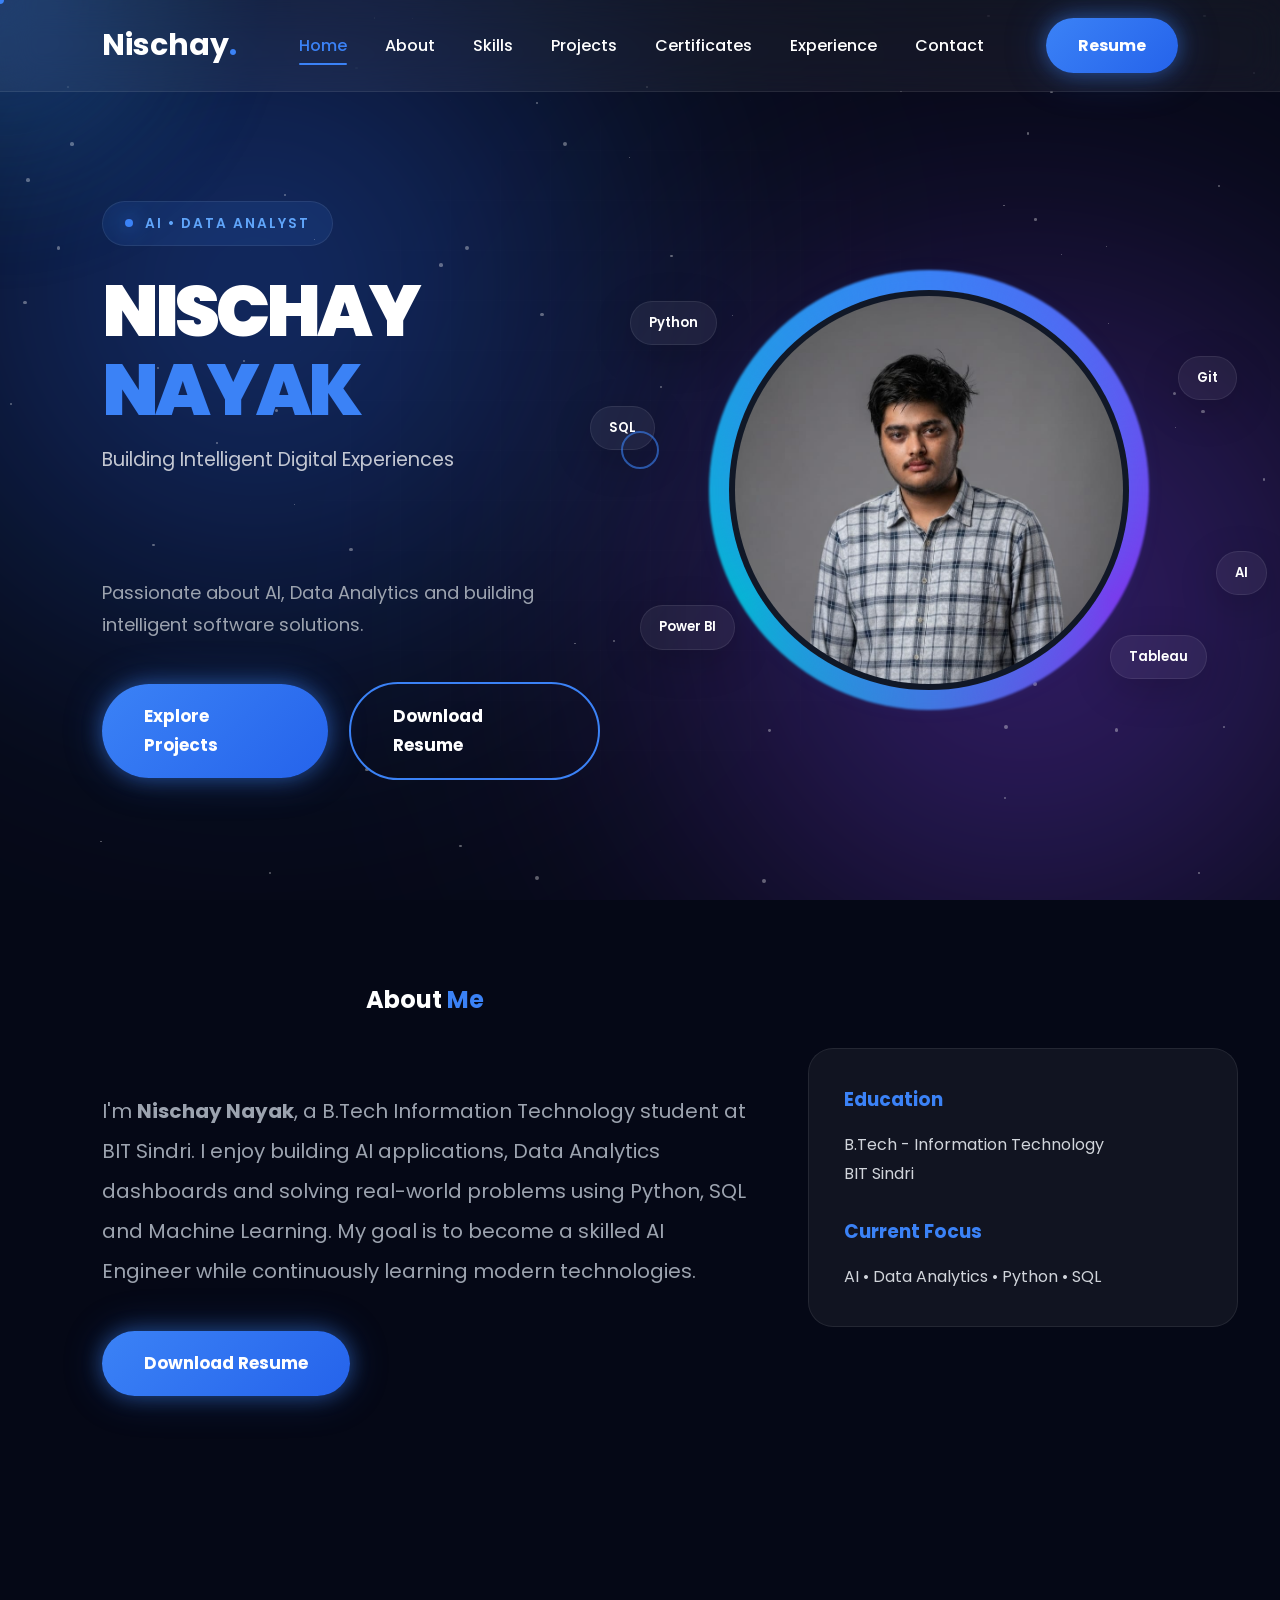
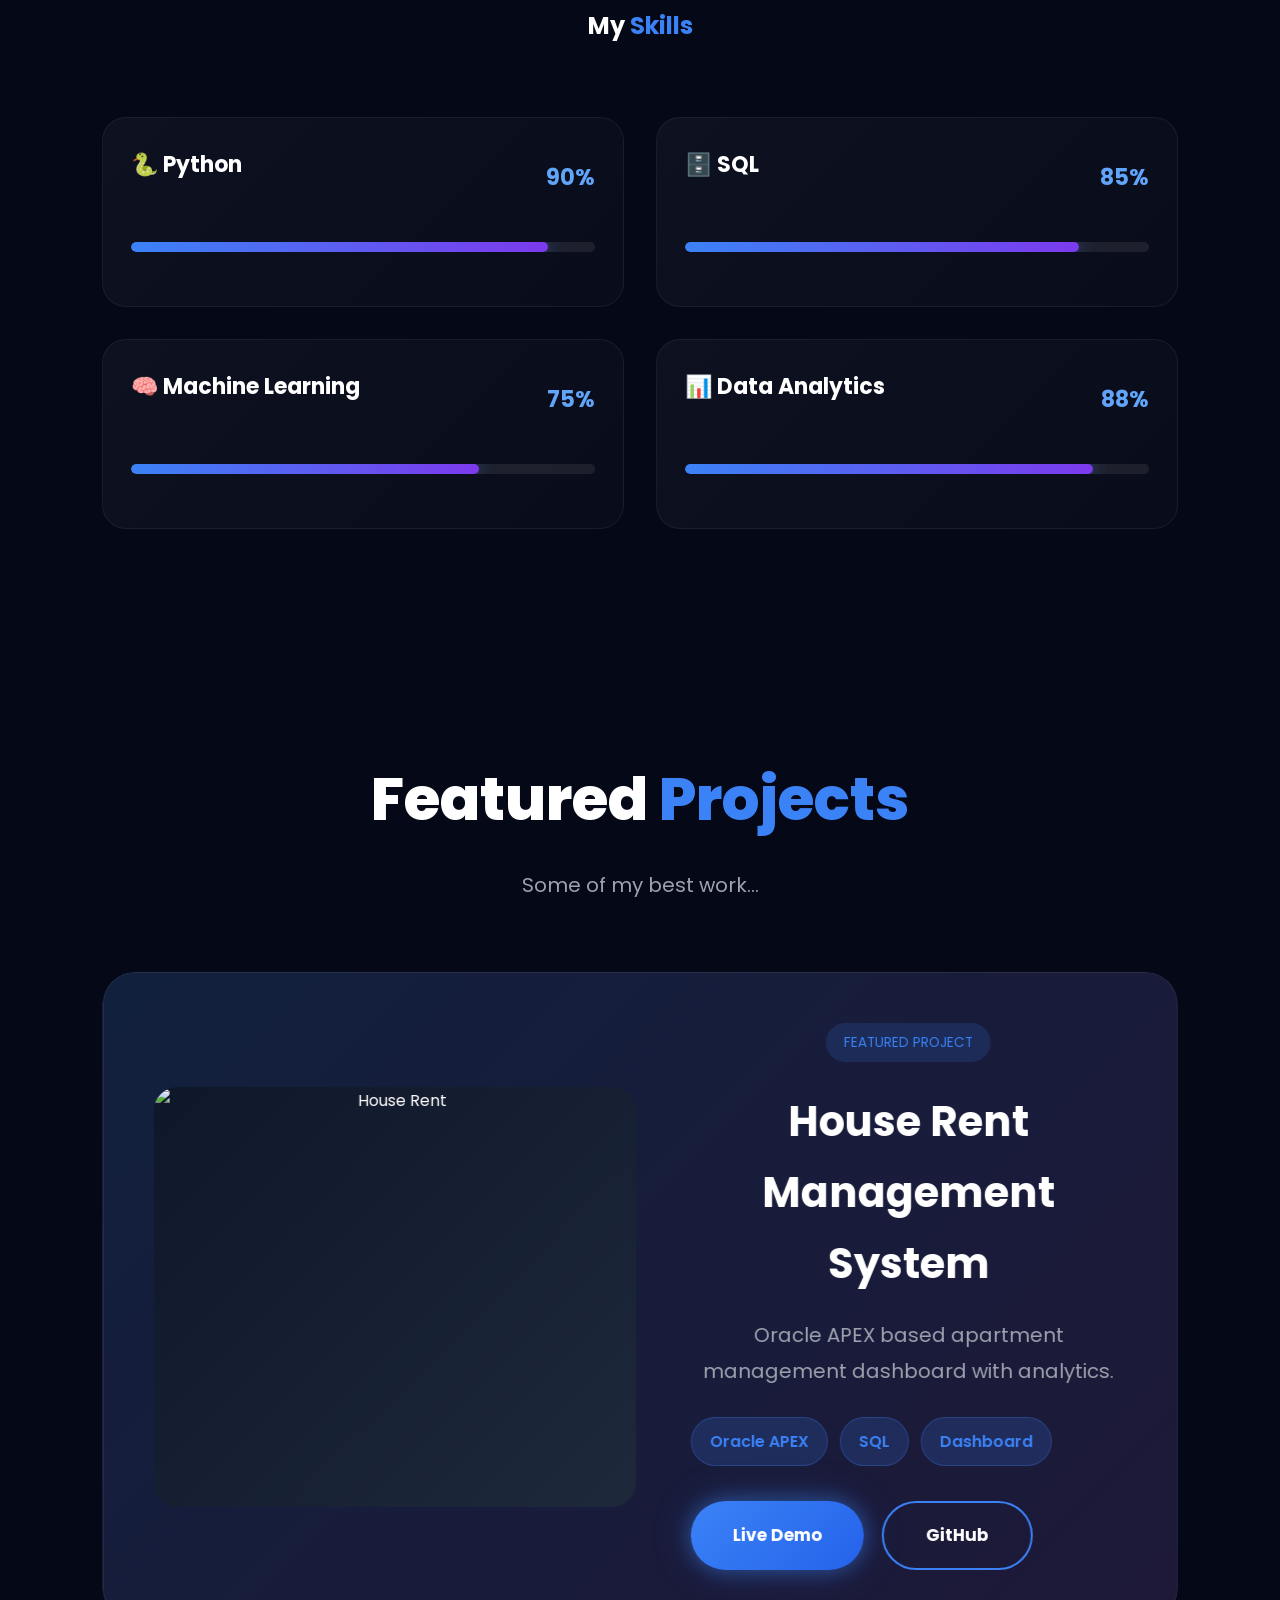
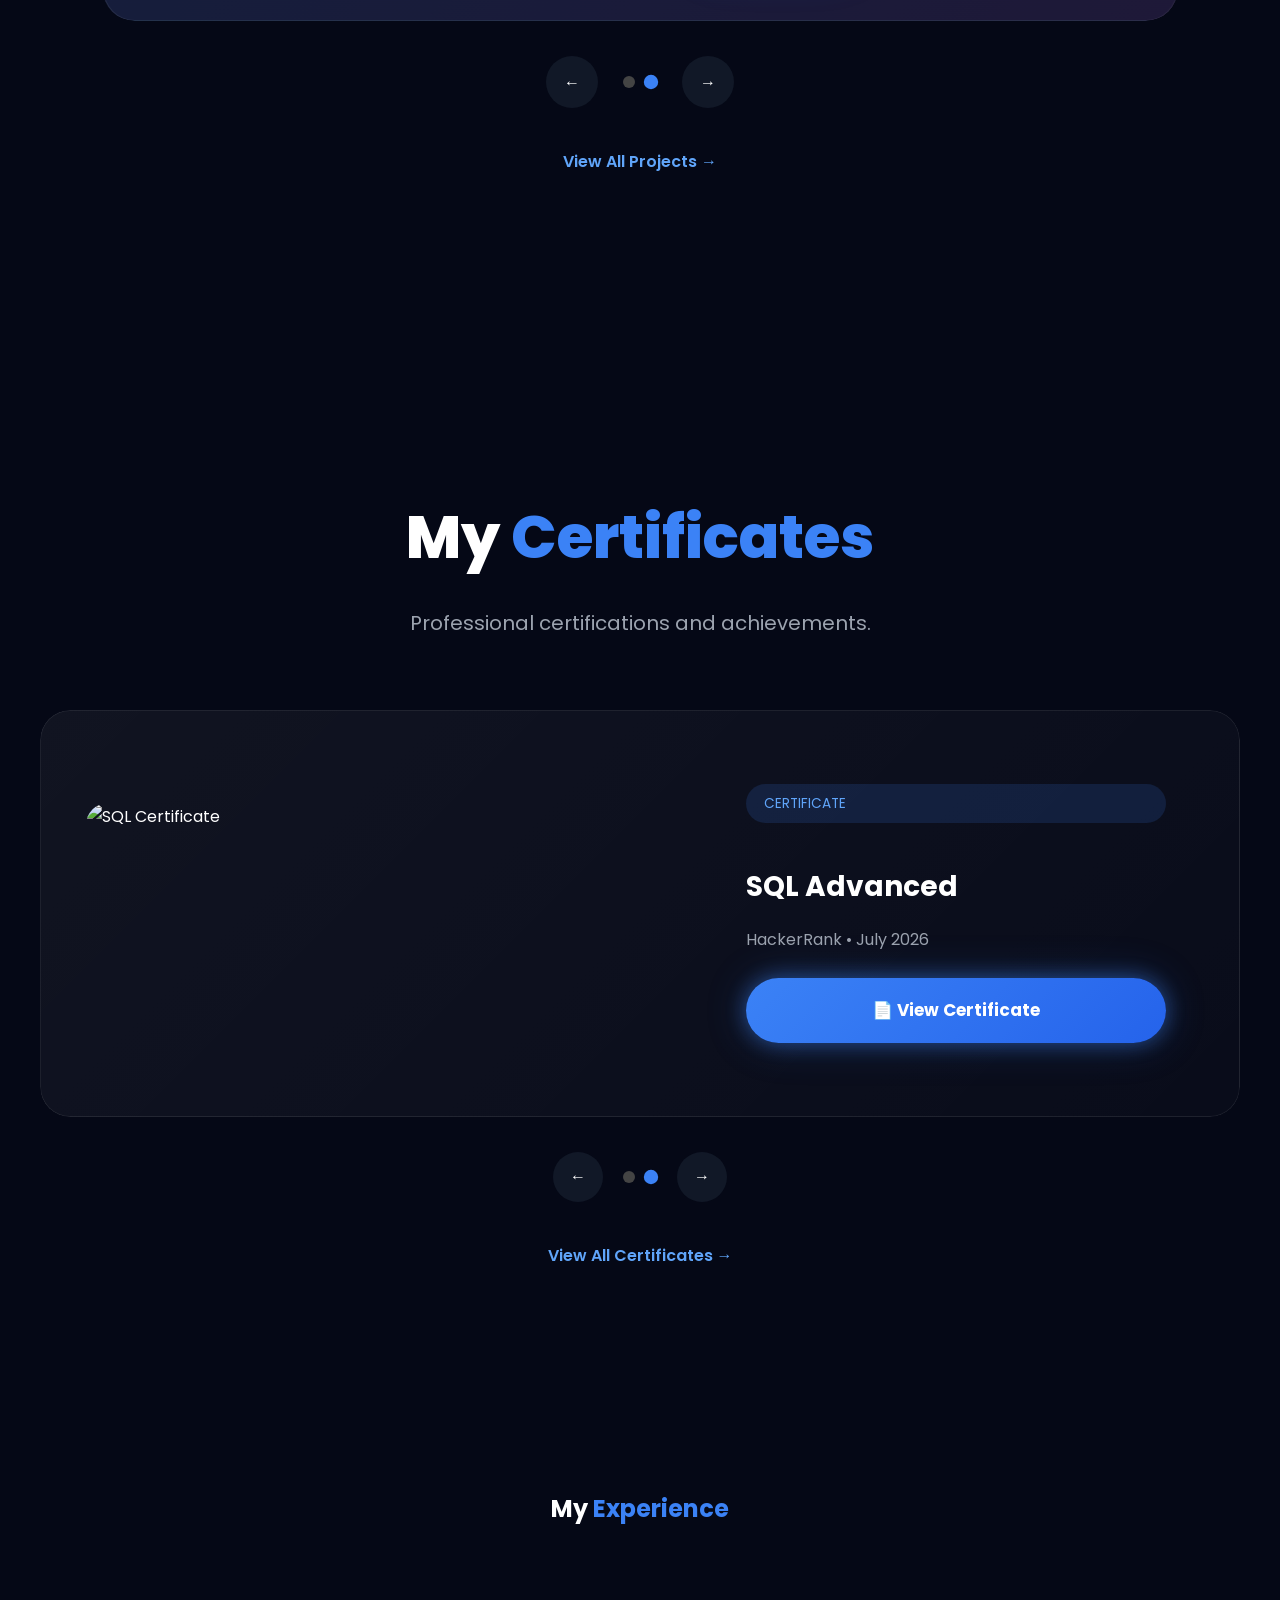
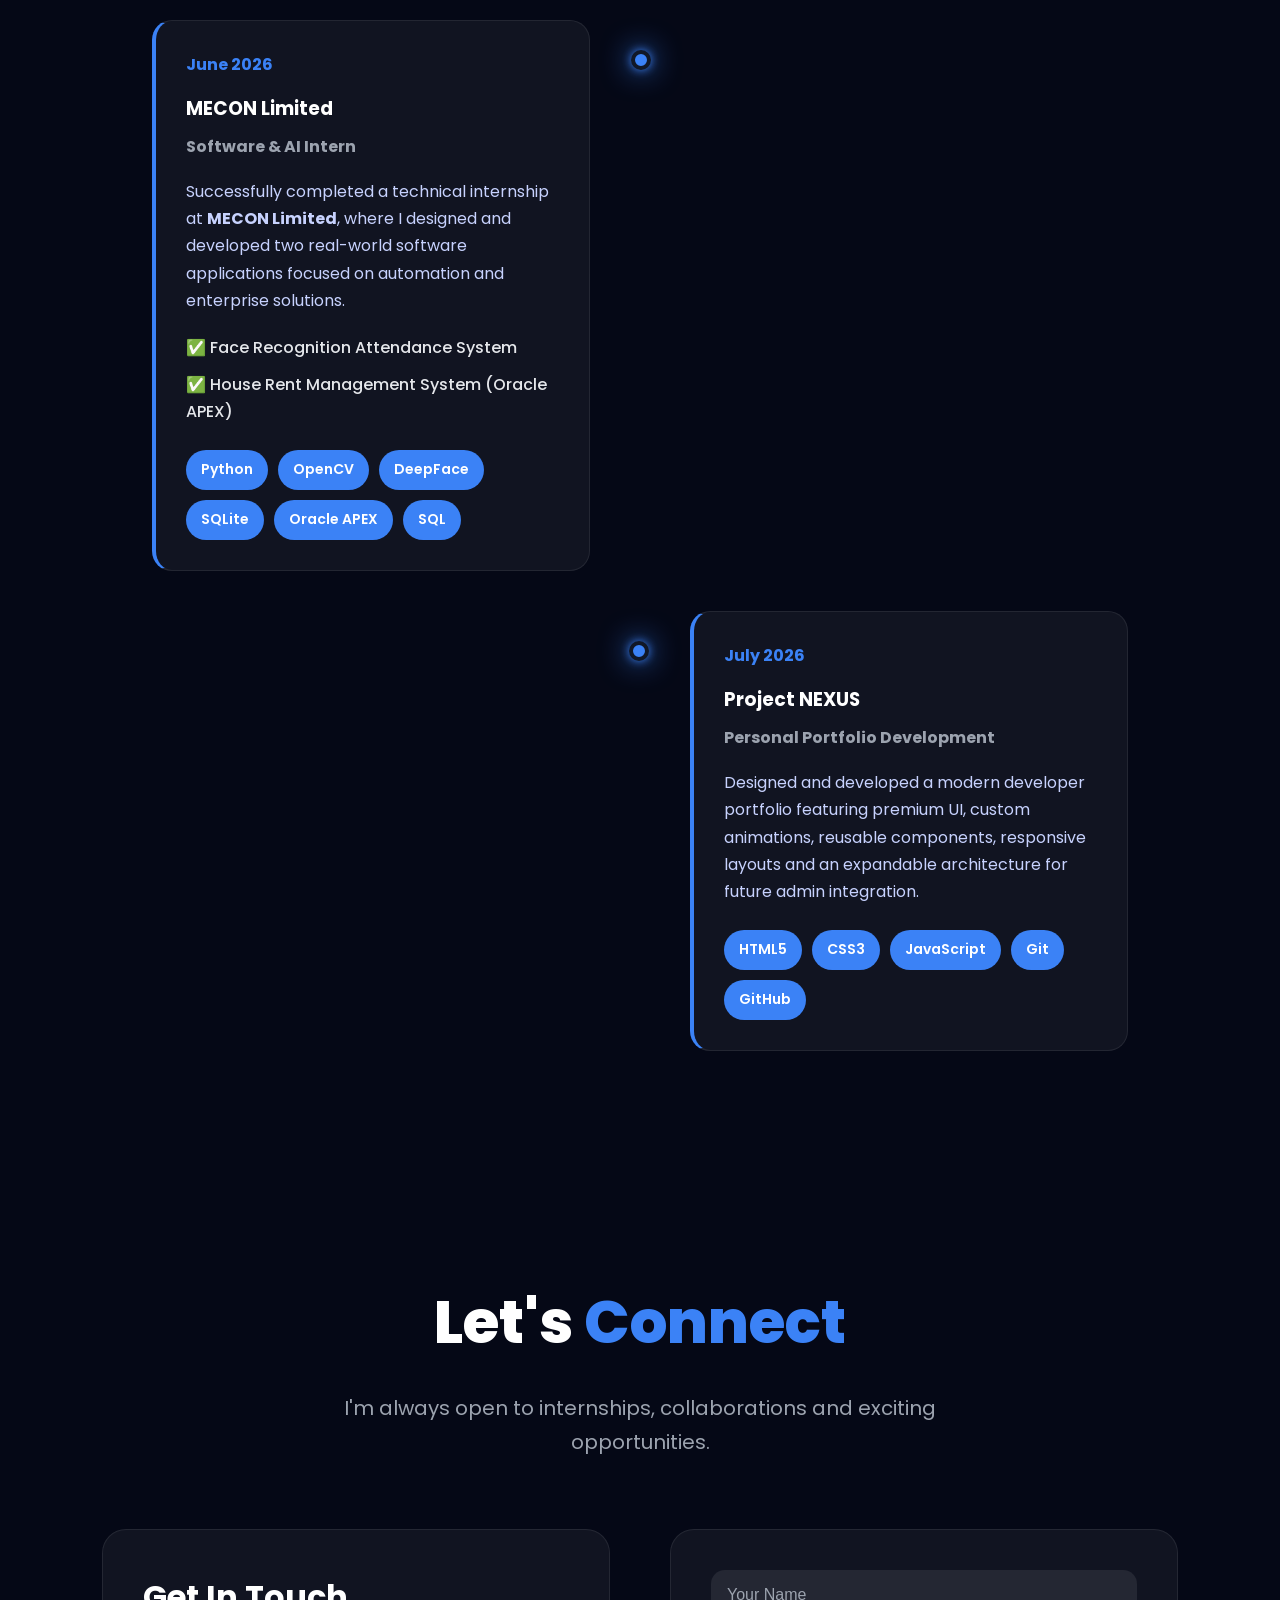
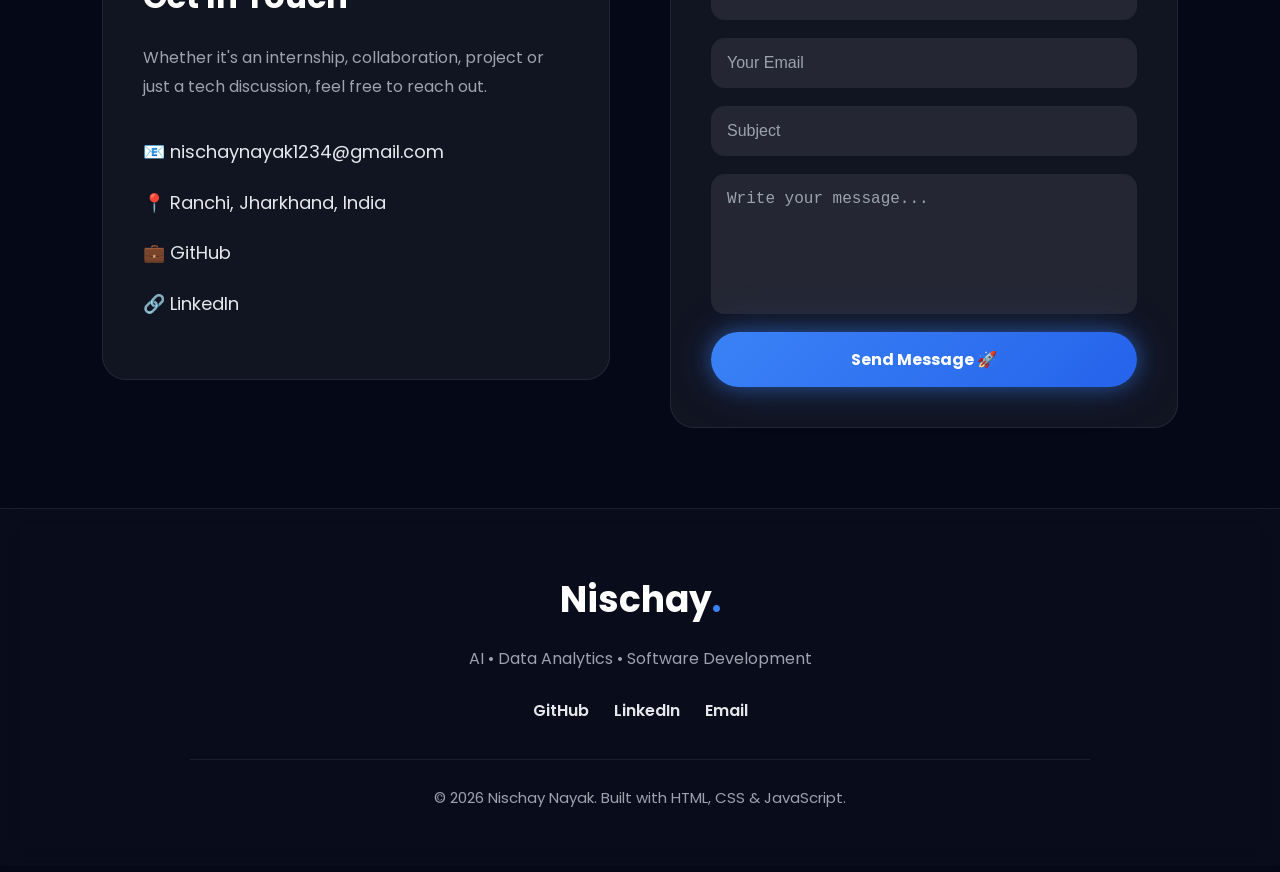
==== commit af0d860b: "feat: complete Project NEXUS V2 UI overhaul" ====
--- a/index.html
+++ b/index.html
@@ -598,7 +598,7 @@
 
         <div class="view-all-wrapper">
 
-            <a href="#" class="view-all-btn">
+            <a href="certificates.html" class="view-all-btn">
 
                 View All Certificates →
 
@@ -805,6 +805,10 @@
     <script src="js/certificates.js"></script>
     <script src="js/gsap.js"></script>
     <script src="js/typing.js"></script>
+    <script src="js/navbar.js"></script>
+    <script src="js/transition.js"></script>
+    <script src="js/click-effect.js"></script>
+    
 
 
 
--- a/css/navbar.css
+++ b/css/navbar.css
@@ -32,4 +32,47 @@
 
 .resume-btn{
 
+}
+/*==============================
+ACTIVE NAVBAR LINK
+==============================*/
+
+.nav-links a{
+
+    position:relative;
+
+}
+
+.nav-links a::after{
+
+    content:"";
+
+    position:absolute;
+
+    left:0;
+
+    bottom:-8px;
+
+    width:0%;
+
+    height:2px;
+
+    background:#3B82F6;
+
+    transition:.35s;
+
+}
+
+.nav-links a.active::after,
+
+.nav-links a:hover::after{
+
+    width:100%;
+
+}
+
+.nav-links a.active{
+
+    color:#60A5FA;
+
 }
--- a/css/projects.css
+++ b/css/projects.css
@@ -92,7 +92,7 @@
 
     color:white;
 
-    cursor:pointer;
+    cursor:none;
 
     transition:.35s;
 
@@ -526,7 +526,7 @@
 
     color:#fff;
 
-    cursor:pointer;
+    cursor:none;
 
 }
 
--- a/css/effects.css
+++ b/css/effects.css
@@ -16,48 +16,121 @@
 
 body{
 
-cursor:auto;
+cursor:none;
 
 }
 
-.cursor-ring{
+/*==============================
+CARD SPOTLIGHT
+==============================*/
 
-position:fixed;
+.spotlight-card{
 
-width:38px;
+    position:relative;
 
-height:38px;
-
-border:2px solid rgba(255,255,255,.35);
-
-border-radius:50%;
-
-pointer-events:none;
-
-z-index:99998;
-
-transform:translate(-50%,-50%);
-
-backdrop-filter:blur(3px);
-
-transition:
-width .3s,
-height .3s,
-border-color .3s,
-background .3s;
+    overflow:hidden;
 
 }
 
-.cursor-hover{
+.spotlight-card::before{
 
-width:70px!important;
+    content:"";
 
-height:70px!important;
+    position:absolute;
 
-border-color:#3B82F6;
+    width:320px;
 
-background:
+    height:320px;
 
-rgba(59,130,246,.15);
+    left:var(--x);
 
+    top:var(--y);
+
+    transform:translate(-50%,-50%);
+
+    background:radial-gradient(
+
+        circle,
+
+        rgba(59,130,246,.20),
+
+        transparent 65%
+
+    );
+
+    opacity:0;
+
+    transition:opacity .35s;
+
+    pointer-events:none;
+
+}
+
+.spotlight-card:hover::before{
+
+    opacity:1;
+
+}
+
+/*==============================
+MAGNETIC BUTTONS
+==============================*/
+
+.primary-btn,
+.secondary-btn,
+.resume-btn,
+.view-all-btn,
+.project-action,
+.certificate-btn{
+
+    transition:
+        transform .25s ease,
+        box-shadow .25s ease;
+
+    will-change: transform;
+
+}
+
+/* click effect */
+
+.click-ripple{
+
+    position:fixed;
+
+    width:14px;
+    height:14px;
+
+    border:2px solid #3B82F6;
+
+    border-radius:50%;
+
+    transform:translate(-50%,-50%) scale(0);
+
+    pointer-events:none;
+
+    z-index:999999;
+
+    animation:ripple .6s ease-out forwards;
+
+}
+
+@keyframes ripple{
+
+    to{
+
+        transform:translate(-50%,-50%) scale(6);
+
+        opacity:0;
+
+    }
+
+}
+/* ===== Force Hide System Cursor ===== */
+
+html,
+body,
+*,
+*::before,
+*::after{
+    cursor: none !important;
 }
--- a/css/animations.css
+++ b/css/animations.css
@@ -116,3 +116,25 @@
     animation:glowPulse 2.5s infinite;
 
 }
+/*==============================
+PAGE EXIT
+==============================*/
+
+body{
+
+    transition:
+        opacity .45s ease,
+        transform .45s ease,
+        filter .45s ease;
+
+}
+
+body.page-exit{
+
+    opacity:0;
+
+    transform:scale(.98);
+
+    filter:blur(8px);
+
+}
--- a/css/style.css
+++ b/css/style.css
@@ -44,17 +44,20 @@
 /*=========================================
         GLOBAL
 =========================================*/
-body {
-
-    font-family: 'Poppins', sans-serif;
-
-    background: var(--background);
-
-    color: var(--text);
-
-    overflow-x: hidden;
-
-}
+body{
+
+    font-family:'Poppins',sans-serif;
+
+    background:var(--background);
+
+    color:var(--text);
+
+    overflow-x:hidden;
+
+    cursor:none;
+
+}
+
 
 .container {
 
@@ -404,7 +407,7 @@
 
     font-weight: 700;
 
-    cursor: pointer;
+    cursor: none;
 
     transition: .35s ease;
 
@@ -1057,7 +1060,7 @@
 
     border-radius: 50%;
 
-    cursor: pointer;
+    cursor: none;
 
     background: #111827;
 
@@ -2242,4 +2245,69 @@
 
 box-shadow:0 0 20px rgba(59,130,246,.35);
 
+}
+
+/*==============================
+CUSTOM CURSOR
+==============================*/
+
+.cursor-dot{
+
+    position:fixed;
+
+    width:8px;
+
+    height:8px;
+
+    background:#3B82F6;
+
+    border-radius:50%;
+
+    pointer-events:none;
+
+    z-index:999999;
+
+    transform:translate(-50%,-50%);
+
+}
+
+.cursor-ring{
+
+    position:fixed;
+
+    width:38px;
+
+    height:38px;
+
+    border:2px solid rgba(59,130,246,.6);
+
+    border-radius:50%;
+
+    pointer-events:none;
+
+    z-index:999998;
+
+    transform:translate(-50%,-50%);
+
+}
+
+.cursor-hover{
+
+    width:65px;
+
+    height:65px;
+
+    border-color:#60A5FA;
+
+    background:rgba(59,130,246,.08);
+
+}
+/* ===== Force Hide System Cursor ===== */
+
+html,
+body,
+*,
+*::before,
+*::after{
+    cursor: none !important;
 }
